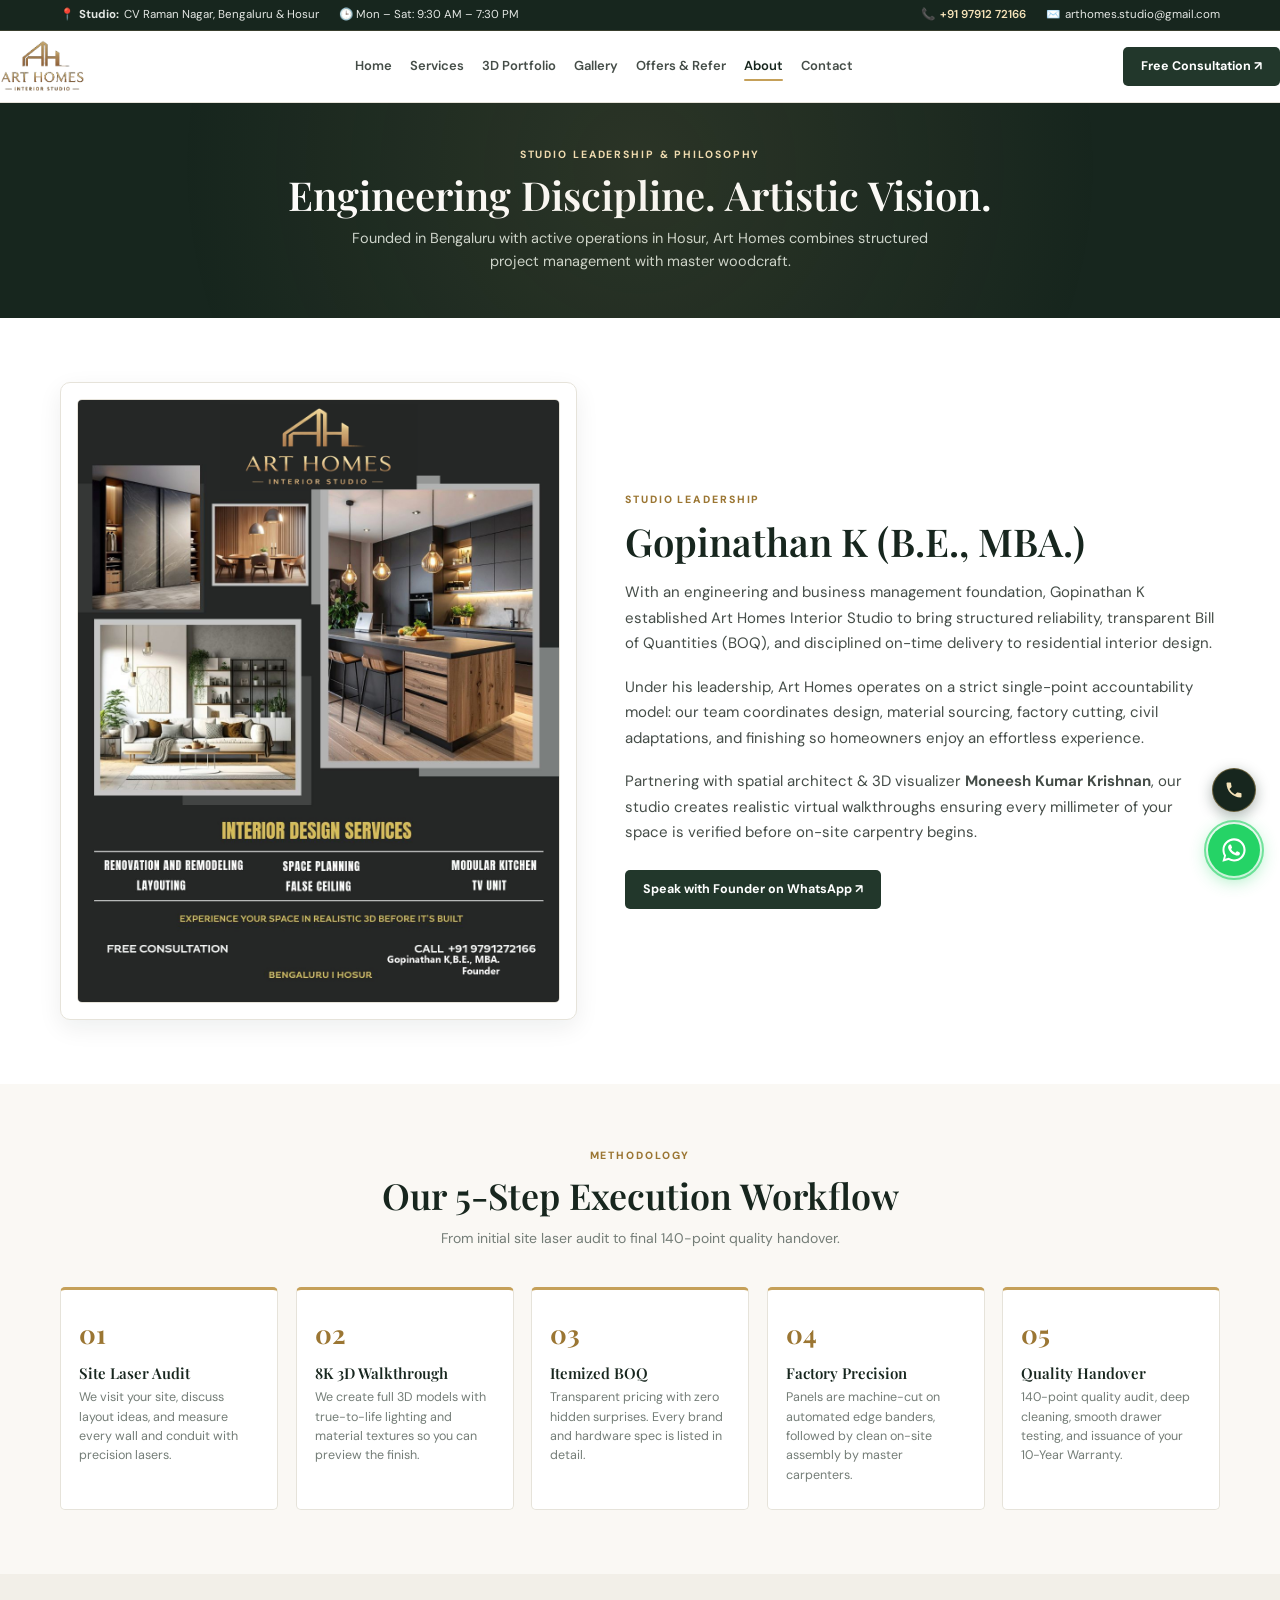
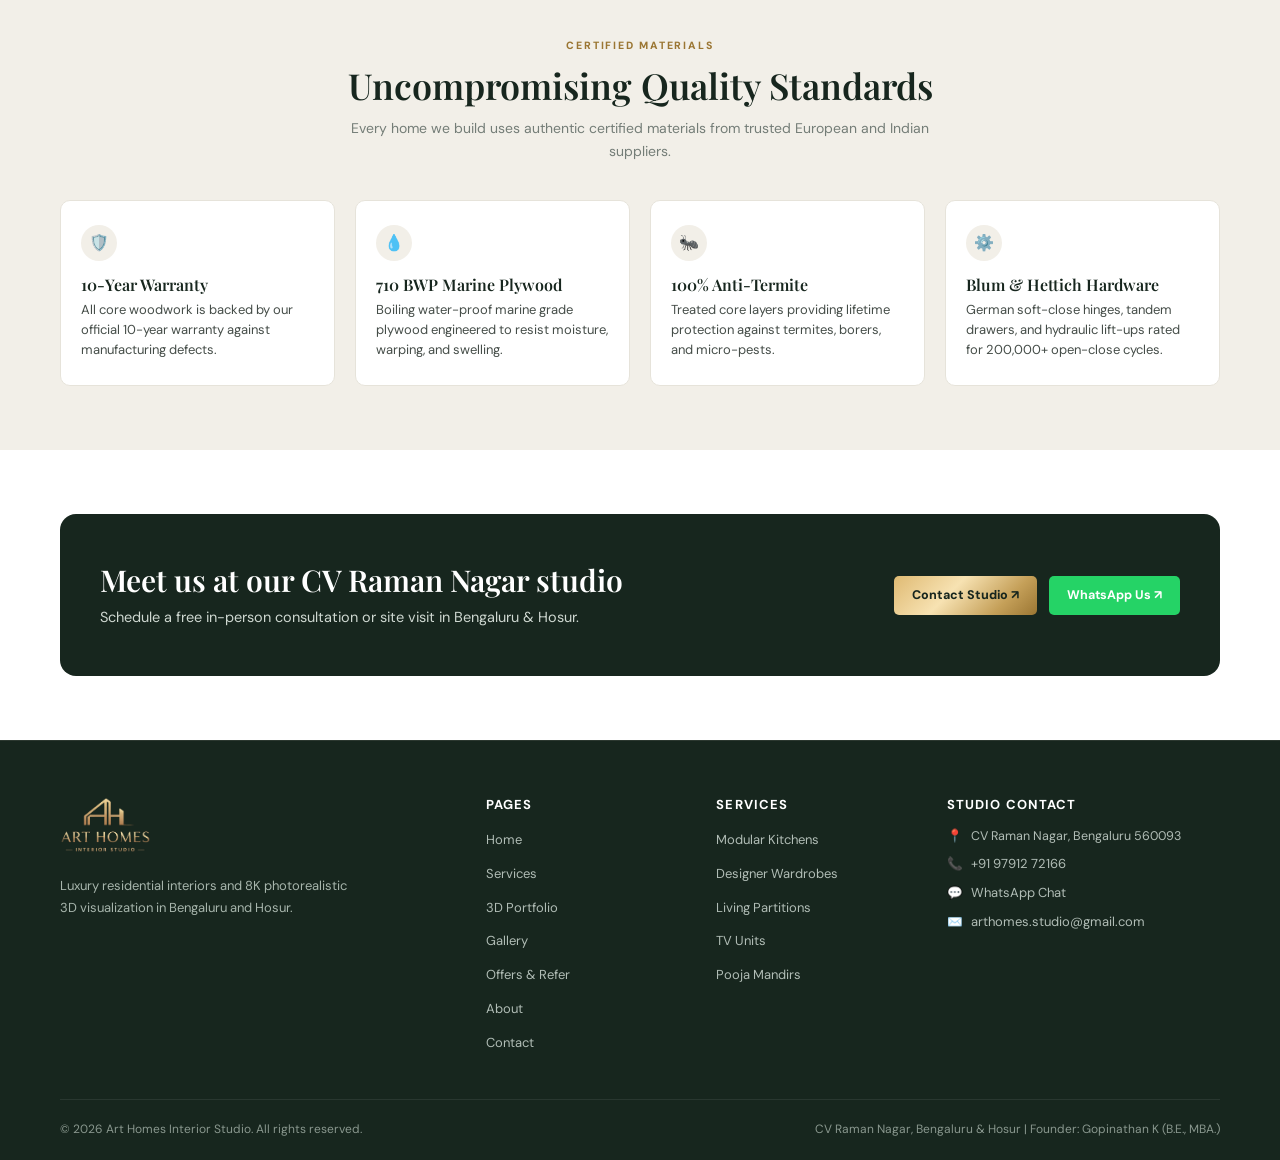
==== about.html @ 2b4b4e48 "Initial commit: Art Homes Interior Studio website & 3D portfolio" ====
<!doctype html>
<html lang="en">
<head>
  <meta charset="utf-8">
  <meta name="viewport" content="width=device-width, initial-scale=1">
  <title>About Us & Leadership | Art Homes Interior Studio | Bengaluru & Hosur</title>
  <meta name="description" content="Learn about Art Homes Interior Studio, led by Gopinathan K (B.E., MBA.) and 3D visualizer Moneesh Kumar Krishnan. Engineering precision, heritage craft, and 10-year warranties.">
  
  <link rel="preconnect" href="https://fonts.googleapis.com">
  <link rel="preconnect" href="https://fonts.gstatic.com" crossorigin>
  <link href="https://fonts.googleapis.com/css2?family=Cormorant+Garamond:ital,wght@0,500;0,600;0,700;1,400&family=DM+Sans:wght@400;500;600;700&family=Playfair+Display:ital,wght@0,500;0,600;0,700;1,400&display=swap" rel="stylesheet">
  <link rel="stylesheet" href="styles.css">

  <style>
    .about-lead-grid {
      display: grid;
      grid-template-columns: 1fr 1.15fr;
      gap: 48px;
      align-items: center;
    }
    .card-frame {
      background: #fff;
      border-radius: var(--radius-md);
      padding: 16px;
      border: 1px solid var(--line);
      box-shadow: var(--shadow-md);
    }
    .card-frame img {
      border-radius: var(--radius-sm);
      width: 100%;
      border: 1px solid var(--line);
    }
    .about-lead-text h2 {
      font-size: clamp(28px, 3vw, 40px);
      color: var(--forest-dark);
      margin-bottom: 16px;
    }
    .about-lead-text p {
      font-size: 15px;
      color: var(--ink-soft);
      line-height: 1.7;
      margin-bottom: 18px;
    }

    /* 5 Steps */
    .timeline-grid {
      display: grid;
      grid-template-columns: repeat(5, 1fr);
      gap: 18px;
    }
    .time-step {
      background: #fff;
      border: 1px solid var(--line);
      border-top: 3px solid var(--gold);
      border-radius: var(--radius-sm);
      padding: 24px 18px;
    }
    .step-number {
      font-family: var(--font-serif);
      font-size: 26px;
      font-weight: 700;
      color: var(--gold-dark);
      display: block;
      margin-bottom: 10px;
    }
    .time-step h3 {
      font-size: 15px;
      color: var(--forest-dark);
      margin-bottom: 6px;
    }
    .time-step p {
      font-size: 12.5px;
      color: var(--ink-muted);
      line-height: 1.55;
    }

    /* Standards Grid */
    .standards-grid {
      display: grid;
      grid-template-columns: repeat(4, 1fr);
      gap: 20px;
    }
    .standard-box {
      background: #fff;
      border: 1px solid var(--line);
      border-radius: var(--radius-md);
      padding: 24px 20px;
    }
    .standard-icon {
      width: 36px;
      height: 36px;
      border-radius: 50%;
      background: var(--bg-sand);
      color: var(--forest-dark);
      display: grid;
      place-items: center;
      font-weight: 800;
      margin-bottom: 14px;
    }
    .standard-box h3 {
      font-size: 16px;
      color: var(--forest-dark);
      margin-bottom: 6px;
    }
    .standard-box p {
      font-size: 13px;
      color: var(--ink-soft);
      line-height: 1.55;
    }

    @media (max-width: 900px) {
      .about-lead-grid { grid-template-columns: 1fr; gap: 32px; }
      .timeline-grid { grid-template-columns: repeat(2, 1fr); }
      .standards-grid { grid-template-columns: repeat(2, 1fr); }
    }
    @media (max-width: 600px) {
      .timeline-grid { grid-template-columns: 1fr; }
      .standards-grid { grid-template-columns: 1fr; }
    }
  </style>
</head>
<body>

  <!-- Top Announcement Bar -->
  <aside class="topbar">
    <div class="container topbar-inner">
      <div class="topbar-info">
        <span>📍 <strong>Studio:</strong> CV Raman Nagar, Bengaluru & Hosur</span>
        <span>🕒 Mon – Sat: 9:30 AM – 7:30 PM</span>
      </div>
      <div class="topbar-info">
        <span>📞 <a href="tel:+919791272166" class="topbar-highlight">+91 97912 72166</a></span>
        <span>✉️ <a href="mailto:arthomes.studio@gmail.com">arthomes.studio@gmail.com</a></span>
      </div>
    </div>
  </aside>

  <!-- Sticky Navbar -->
  <header class="navbar">
    <div class="container nav-inner">
      <a href="index.html" class="brand" aria-label="Art Homes Interior Studio">
        <img src="assets/logo-light.png" alt="Art Homes Interior Studio" class="brand-logo">
      </a>

      <nav class="nav-links" id="navLinks">
        <a href="index.html">Home</a>
        <a href="services.html">Services</a>
        <a href="portfolio.html">3D Portfolio</a>
        <a href="gallery.html">Gallery</a>
        <a href="referral.html">Offers & Refer</a>
        <a href="about.html" class="active">About</a>
        <a href="contact.html">Contact</a>
      </nav>

      <div class="nav-actions">
        <a href="contact.html" class="btn btn-primary">Free Consultation ↗</a>
        <button class="menu-toggle" id="menuToggle" aria-label="Toggle Navigation">☰</button>
      </div>
    </div>
  </header>

  <!-- Page Header Banner -->
  <section class="page-header-banner">
    <div class="container">
      <span class="page-eyebrow">Studio Leadership & Philosophy</span>
      <h1 class="page-title">Engineering Discipline. Artistic Vision.</h1>
      <p class="page-subtitle">Founded in Bengaluru with active operations in Hosur, Art Homes combines structured project management with master woodcraft.</p>
    </div>
  </section>

  <!-- Leadership Section -->
  <main class="section">
    <div class="container">
      <div class="about-lead-grid">
        <div class="card-frame">
          <img src="assets/founder-card.png?v=2" alt="Gopinathan K Founder Art Homes Interior Studio" loading="eager">
        </div>

        <div class="about-lead-text">
          <span class="eyebrow">Studio Leadership</span>
          <h2>Gopinathan K (B.E., MBA.)</h2>
          <p>
            With an engineering and business management foundation, Gopinathan K established Art Homes Interior Studio to bring structured reliability, transparent Bill of Quantities (BOQ), and disciplined on-time delivery to residential interior design.
          </p>
          <p>
            Under his leadership, Art Homes operates on a strict single-point accountability model: our team coordinates design, material sourcing, factory cutting, civil adaptations, and finishing so homeowners enjoy an effortless experience.
          </p>
          <p>
            Partnering with spatial architect & 3D visualizer <strong>Moneesh Kumar Krishnan</strong>, our studio creates realistic virtual walkthroughs ensuring every millimeter of your space is verified before on-site carpentry begins.
          </p>

          <div style="margin-top: 24px;">
            <a href="https://wa.me/919791272166?text=Hello%20Gopinathan%2C%20I%20would%20like%20to%20discuss%20an%20interior%20project." class="btn btn-primary" target="_blank" rel="noopener">
              Speak with Founder on WhatsApp ↗
            </a>
          </div>
        </div>
      </div>
    </div>
  </main>

  <!-- 5-Step Process -->
  <section class="section section-cream">
    <div class="container">
      <div class="section-header center">
        <span class="eyebrow">Methodology</span>
        <h2 class="section-title">Our 5-Step Execution Workflow</h2>
        <p class="section-subtitle">From initial site laser audit to final 140-point quality handover.</p>
      </div>

      <div class="timeline-grid">
        <div class="time-step">
          <span class="step-number">01</span>
          <h3>Site Laser Audit</h3>
          <p>We visit your site, discuss layout ideas, and measure every wall and conduit with precision lasers.</p>
        </div>
        <div class="time-step">
          <span class="step-number">02</span>
          <h3>8K 3D Walkthrough</h3>
          <p>We create full 3D models with true-to-life lighting and material textures so you can preview the finish.</p>
        </div>
        <div class="time-step">
          <span class="step-number">03</span>
          <h3>Itemized BOQ</h3>
          <p>Transparent pricing with zero hidden surprises. Every brand and hardware spec is listed in detail.</p>
        </div>
        <div class="time-step">
          <span class="step-number">04</span>
          <h3>Factory Precision</h3>
          <p>Panels are machine-cut on automated edge banders, followed by clean on-site assembly by master carpenters.</p>
        </div>
        <div class="time-step">
          <span class="step-number">05</span>
          <h3>Quality Handover</h3>
          <p>140-point quality audit, deep cleaning, smooth drawer testing, and issuance of your 10-Year Warranty.</p>
        </div>
      </div>
    </div>
  </section>

  <!-- Quality Standards -->
  <section class="section section-sand">
    <div class="container">
      <div class="section-header center">
        <span class="eyebrow">Certified Materials</span>
        <h2 class="section-title">Uncompromising Quality Standards</h2>
        <p class="section-subtitle">Every home we build uses authentic certified materials from trusted European and Indian suppliers.</p>
      </div>

      <div class="standards-grid">
        <div class="standard-box">
          <div class="standard-icon">🛡️</div>
          <h3>10-Year Warranty</h3>
          <p>All core woodwork is backed by our official 10-year warranty against manufacturing defects.</p>
        </div>
        <div class="standard-box">
          <div class="standard-icon">💧</div>
          <h3>710 BWP Marine Plywood</h3>
          <p>Boiling water-proof marine grade plywood engineered to resist moisture, warping, and swelling.</p>
        </div>
        <div class="standard-box">
          <div class="standard-icon">🐜</div>
          <h3>100% Anti-Termite</h3>
          <p>Treated core layers providing lifetime protection against termites, borers, and micro-pests.</p>
        </div>
        <div class="standard-box">
          <div class="standard-icon">⚙️</div>
          <h3>Blum & Hettich Hardware</h3>
          <p>German soft-close hinges, tandem drawers, and hydraulic lift-ups rated for 200,000+ open-close cycles.</p>
        </div>
      </div>
    </div>
  </section>

  <!-- Bottom CTA Banner -->
  <section class="section">
    <div class="container">
      <div class="cta-banner" style="background:var(--forest-dark); border-radius:var(--radius-lg); padding:48px 40px; color:#fff; display:flex; justify-content:space-between; align-items:center; gap:24px; flex-wrap:wrap;">
        <div>
          <h2 style="font-size:30px; margin-bottom:8px; color:#fff;">Meet us at our CV Raman Nagar studio</h2>
          <p style="color:#cfd8d1; font-size:14.5px;">Schedule a free in-person consultation or site visit in Bengaluru & Hosur.</p>
        </div>
        <div style="display:flex; gap:12px; flex-wrap:wrap;">
          <a href="contact.html" class="btn btn-gold">Contact Studio ↗</a>
          <a href="https://wa.me/919791272166?text=Hi%20Art%20Homes%2C%20I%20would%20like%20to%20visit%20your%20studio." class="btn btn-whatsapp" target="_blank" rel="noopener">WhatsApp Us ↗</a>
        </div>
      </div>
    </div>
  </section>

  <!-- Site Footer -->
  <footer class="site-footer">
    <div class="container">
      <div class="footer-grid">
        <div class="footer-brand">
          <a href="index.html" class="brand" aria-label="Art Homes Interior Studio">
            <img src="assets/logo-transparent.png" alt="Art Homes Interior Studio" class="brand-logo footer-logo">
          </a>
          <p>
            Luxury residential interiors and 8K photorealistic 3D visualization in Bengaluru and Hosur.
          </p>
        </div>

        <div class="footer-col">
          <h4>Pages</h4>
          <ul>
            <li><a href="index.html">Home</a></li>
            <li><a href="services.html">Services</a></li>
            <li><a href="portfolio.html">3D Portfolio</a></li>
            <li><a href="gallery.html">Gallery</a></li>
            <li><a href="referral.html">Offers & Refer</a></li>
            <li><a href="about.html">About</a></li>
            <li><a href="contact.html">Contact</a></li>
          </ul>
        </div>

        <div class="footer-col services-col">
          <h4>Services</h4>
          <ul>
            <li><a href="services.html">Modular Kitchens</a></li>
            <li><a href="services.html">Designer Wardrobes</a></li>
            <li><a href="services.html">Living Partitions</a></li>
            <li><a href="services.html">TV Units</a></li>
            <li><a href="services.html">Pooja Mandirs</a></li>
          </ul>
        </div>

        <div class="footer-col">
          <h4>Studio Contact</h4>
          <div class="footer-contact-item">
            <span>📍</span>
            <span>CV Raman Nagar, Bengaluru 560093</span>
          </div>
          <div class="footer-contact-item">
            <span>📞</span>
            <a href="tel:+919791272166">+91 97912 72166</a>
          </div>
          <div class="footer-contact-item">
            <span>💬</span>
            <a href="https://wa.me/919791272166?text=Hi%20Art%20Homes%2C%20I%20would%20like%20to%20discuss%20my%20interior%20project." target="_blank" rel="noopener">WhatsApp Chat</a>
          </div>
          <div class="footer-contact-item">
            <span>✉️</span>
            <a href="mailto:arthomes.studio@gmail.com">arthomes.studio@gmail.com</a>
          </div>
        </div>
      </div>

      <div class="footer-bottom">
        <span>© <span id="year"></span> Art Homes Interior Studio. All rights reserved.</span>
        <span>CV Raman Nagar, Bengaluru & Hosur | Founder: Gopinathan K (B.E., MBA.)</span>
      </div>
    </div>
  </footer>

  <!-- Floating Contact Action Icons (Right Side with Float Animation) -->
  <aside class="floating-contact-dock" aria-label="Quick Contact">
    <a href="tel:+919791272166" class="floating-fab fab-call" aria-label="Call Art Homes Studio" title="Call +91 97912 72166">
      <svg width="20" height="20" viewBox="0 0 24 24" fill="currentColor">
        <path d="M6.62 10.79a15.053 15.053 0 006.59 6.59l2.2-2.2c.27-.27.67-.36 1.02-.24 1.12.37 2.33.57 3.57.57.55 0 1 .45 1 1V20c0 .55-.45 1-1 1-9.39 0-17-7.61-17-17 0-.55.45-1 1-1h3.5c.55 0 1 .45 1 1 0 1.25.2 2.45.57 3.57.11.35.03.74-.25 1.02l-2.2 2.2z"/>
      </svg>
    </a>
    <a href="https://wa.me/919791272166?text=Hi%20Art%20Homes%2C%20I%20would%20like%20to%20discuss%20my%20interior%20project." class="floating-fab fab-whatsapp" target="_blank" rel="noopener" aria-label="Chat on WhatsApp" title="WhatsApp Chat">
      <svg width="28" height="28" viewBox="0 0 24 24" fill="currentColor">
        <path d="M12.04 2c-5.46 0-9.91 4.45-9.91 9.91 0 1.75.46 3.45 1.32 4.95L2.05 22l5.25-1.38c1.45.79 3.08 1.21 4.74 1.21 5.46 0 9.91-4.45 9.91-9.91 0-2.65-1.03-5.14-2.9-7.01A9.816 9.816 0 0012.04 2zm.01 18.06c-1.48 0-2.93-.4-4.2-1.15l-.3-.18-3.12.82.83-3.04-.2-.31a8.106 8.106 0 01-1.25-4.29c0-4.5 3.66-8.15 8.16-8.15 2.18 0 4.22.85 5.76 2.39 1.54 1.54 2.39 3.58 2.39 5.76 0 4.5-3.66 8.14-8.17 8.14zm4.47-6.11c-.25-.12-1.46-.72-1.69-.8-.23-.08-.39-.12-.56.12-.17.25-.64.8-.79.97-.14.17-.29.19-.53.07-.25-.12-1.05-.39-1.99-1.23-.74-.66-1.23-1.47-1.38-1.72-.14-.25-.02-.38.11-.5.11-.11.25-.29.37-.43.12-.14.17-.25.25-.41.08-.17.04-.31-.02-.43s-.56-1.35-.77-1.85c-.2-.48-.41-.42-.56-.43h-.48c-.17 0-.44.06-.67.31-.23.25-.88.86-.88 2.1 0 1.24.9 2.44 1.03 2.61.12.17 1.77 2.7 4.29 3.79.6.26 1.07.41 1.43.53.6.19 1.15.16 1.58.1.48-.07 1.46-.6 1.67-1.18.21-.58.21-1.07.15-1.18-.07-.12-.23-.19-.47-.31z"/>
      </svg>
    </a>
  </aside>

  <script>
    document.getElementById('year').textContent = new Date().getFullYear();
    const menuToggle = document.getElementById('menuToggle');
    const navLinks = document.getElementById('navLinks');
    menuToggle.addEventListener('click', () => {
      navLinks.classList.toggle('open');
    });
  </script>
  <script src="animations.js"></script>
</body>
</html>
---- styles.css ----
:root {
  --font-serif: 'Playfair Display', 'Cormorant Garamond', Georgia, serif;
  --font-sans: 'DM Sans', -apple-system, BlinkMacSystemFont, 'Segoe UI', Roboto, sans-serif;
  
  --bg-light: #ffffff;
  --bg-cream: #faf8f4;
  --bg-sand: #f2efe8;
  --bg-dark: #141b17;
  
  --forest: #22372b;
  --forest-dark: #17261e;
  --forest-light: #344c3e;
  
  --gold: #c5a059;
  --gold-dark: #9b7633;
  --gold-light: #f5e2b8;
  --gold-gradient: linear-gradient(135deg, #dfba73 0%, #f7e2b2 40%, #c5a059 75%, #9b7633 100%);
  
  --ink: #191c1a;
  --ink-soft: #454d48;
  --ink-muted: #747d77;
  --line: #e6e3da;
  --line-dark: #2c3830;
  
  --radius-sm: 5px;
  --radius-md: 10px;
  --radius-lg: 16px;
  
  --shadow-sm: 0 2px 8px rgba(20, 27, 23, 0.04);
  --shadow-md: 0 8px 24px rgba(20, 27, 23, 0.07);
  --shadow-lg: 0 20px 48px rgba(20, 27, 23, 0.1);
  --transition: all 0.22s ease;
}

* { box-sizing: border-box; margin: 0; padding: 0; }
html { scroll-behavior: smooth; }
body {
  font-family: var(--font-sans);
  color: var(--ink);
  background-color: var(--bg-light);
  line-height: 1.55;
  -webkit-font-smoothing: antialiased;
}

h1, h2, h3, h4, .serif {
  font-family: var(--font-serif);
  font-weight: 600;
  line-height: 1.2;
}

a { text-decoration: none; color: inherit; transition: var(--transition); }
img { display: block; max-width: 100%; height: auto; }
button { font-family: inherit; border: none; outline: none; cursor: pointer; }

.container {
  width: min(1160px, calc(100% - 36px));
  margin-inline: auto;
}

/* Top Utility Bar */
.topbar {
  background: var(--forest-dark);
  color: #e4e7e4;
  font-size: 11.5px;
  padding: 6px 0;
  border-bottom: 1px solid rgba(191, 161, 104, 0.2);
}
.topbar-inner {
  display: flex;
  justify-content: space-between;
  align-items: center;
  gap: 14px;
}
.topbar-info {
  display: flex;
  gap: 20px;
  align-items: center;
}
.topbar-info span { display: inline-flex; align-items: center; gap: 5px; }
.topbar-highlight { color: var(--gold-light); font-weight: 600; }

/* ==========================================================================
   Smooth Luxury Text & Scroll Animations
   ========================================================================== */
@keyframes textHeroFadeUp {
  0% {
    opacity: 0;
    transform: translateY(24px);
    filter: blur(3px);
  }
  100% {
    opacity: 1;
    transform: translateY(0);
    filter: blur(0);
  }
}

@keyframes goldGleam {
  0% {
    background-position: 0% 50%;
  }
  50% {
    background-position: 100% 50%;
  }
  100% {
    background-position: 0% 50%;
  }
}

/* Hero & Header Text Entrance Animations on Page Load */
.hero h1,
.myna-hero-title,
.page-title {
  animation: textHeroFadeUp 0.95s cubic-bezier(0.16, 1, 0.3, 1) 0.12s both;
}

.hero h1 em,
.myna-hero-title em,
.page-title em {
  background-size: 200% auto;
  animation: goldGleam 6s ease-in-out infinite;
}

.badge-tag,
.page-eyebrow,
.myna-hero-badge {
  animation: textHeroFadeUp 0.8s cubic-bezier(0.16, 1, 0.3, 1) 0.04s both;
}

.hero-desc,
.page-subtitle,
.myna-hero-desc {
  animation: textHeroFadeUp 0.95s cubic-bezier(0.16, 1, 0.3, 1) 0.28s both;
}

.hero-actions,
.myna-hero-actions {
  animation: textHeroFadeUp 0.95s cubic-bezier(0.16, 1, 0.3, 1) 0.42s both;
}

.hero-metrics {
  animation: textHeroFadeUp 1s cubic-bezier(0.16, 1, 0.3, 1) 0.55s both;
}

/* Scroll-triggered reveal animations for text, headings & cards */
.reveal-text,
.section-header,
.feature-card,
.step-card,
.offer-card,
.pillar-card,
.compact-contact-layout,
.share-box,
.cta-banner,
.gallery-card,
.spotlight-card,
.process-card,
.founder-quote-box,
.time-step,
.standard-box,
.about-lead-grid,
.compact-action-row,
.contact-card,
.myna-reward-pills-bar {
  opacity: 0;
  transform: translateY(22px);
  transition: opacity 0.85s cubic-bezier(0.16, 1, 0.3, 1),
              transform 0.85s cubic-bezier(0.16, 1, 0.3, 1),
              filter 0.85s cubic-bezier(0.16, 1, 0.3, 1);
  filter: blur(2px);
  will-change: opacity, transform, filter;
}

.reveal-text.is-visible,
.section-header.is-visible,
.feature-card.is-visible,
.step-card.is-visible,
.offer-card.is-visible,
.pillar-card.is-visible,
.compact-contact-layout.is-visible,
.share-box.is-visible,
.cta-banner.is-visible,
.gallery-card.is-visible,
.spotlight-card.is-visible,
.process-card.is-visible,
.founder-quote-box.is-visible,
.time-step.is-visible,
.standard-box.is-visible,
.about-lead-grid.is-visible,
.compact-action-row.is-visible,
.contact-card.is-visible,
.myna-reward-pills-bar.is-visible {
  opacity: 1;
  transform: translateY(0);
  filter: blur(0);
}

/* Stagger delays for grid items */
.feature-card:nth-child(2),
.step-card:nth-child(2),
.offer-card:nth-child(2),
.gallery-card:nth-child(2),
.time-step:nth-child(2),
.standard-box:nth-child(2) {
  transition-delay: 0.08s;
}

.feature-card:nth-child(3),
.step-card:nth-child(3),
.offer-card:nth-child(3),
.gallery-card:nth-child(3),
.time-step:nth-child(3),
.standard-box:nth-child(3) {
  transition-delay: 0.16s;
}

.gallery-card:nth-child(4),
.time-step:nth-child(4),
.standard-box:nth-child(4) {
  transition-delay: 0.24s;
}

.time-step:nth-child(5) {
  transition-delay: 0.32s;
}

@media (prefers-reduced-motion: reduce) {
  .hero h1,
  .myna-hero-title,
  .page-title,
  .badge-tag,
  .page-eyebrow,
  .myna-hero-badge,
  .hero-desc,
  .page-subtitle,
  .myna-hero-desc,
  .hero-actions,
  .myna-hero-actions,
  .hero-metrics,
  .reveal-text,
  .section-header,
  .feature-card,
  .step-card,
  .offer-card,
  .pillar-card,
  .compact-contact-layout,
  .share-box,
  .cta-banner,
  .gallery-card,
  .spotlight-card,
  .process-card,
  .founder-quote-box,
  .time-step,
  .standard-box,
  .about-lead-grid,
  .compact-action-row,
  .contact-card,
  .myna-reward-pills-bar {
    animation: none !important;
    opacity: 1 !important;
    transform: none !important;
    filter: none !important;
    transition: none !important;
  }
}

/* Sticky Navigation */
.navbar {
  position: sticky;
  top: 0;
  z-index: 100;
  background: rgba(255, 255, 255, 0.97);
  backdrop-filter: blur(12px);
  border-bottom: 1px solid var(--line);
  height: 72px;
  display: flex;
  align-items: center;
}
.nav-inner {
  display: flex;
  align-items: center;
  justify-content: space-between;
  width: 100%;
}
.brand {
  display: inline-flex;
  align-items: center;
  text-decoration: none;
}
.brand-logo {
  height: 52px;
  width: auto;
  max-width: 175px;
  object-fit: contain;
  display: block;
  transition: transform 0.25s ease, opacity 0.2s ease;
}
.brand-logo:hover {
  transform: scale(1.025);
}
.footer-logo {
  height: 56px;
  max-width: 185px;
  margin-bottom: 6px;
}

.nav-links {
  display: flex;
  align-items: center;
  gap: 18px;
  font-size: 13px;
  font-weight: 600;
  color: var(--ink-soft);
}
.nav-links a {
  position: relative;
  padding: 5px 0;
}
.nav-links a:hover, .nav-links a.active {
  color: var(--forest-dark);
}
.nav-links a.active::after {
  content: '';
  position: absolute;
  bottom: 0;
  left: 0;
  right: 0;
  height: 2px;
  background: var(--gold);
  border-radius: 2px;
}

.nav-actions {
  display: flex;
  align-items: center;
  gap: 10px;
}
.btn {
  display: inline-flex;
  align-items: center;
  justify-content: center;
  gap: 7px;
  padding: 10px 18px;
  border-radius: var(--radius-sm);
  font-size: 12.5px;
  font-weight: 700;
  transition: var(--transition);
  white-space: nowrap;
}
.btn-primary {
  background: var(--forest);
  color: #fff;
}
.btn-primary:hover {
  background: var(--forest-dark);
  transform: translateY(-1px);
  box-shadow: 0 4px 14px rgba(23, 38, 30, 0.18);
}
.btn-gold {
  background: var(--gold-gradient);
  color: var(--forest-dark);
  font-weight: 800;
}
.btn-gold:hover {
  filter: brightness(1.04);
  transform: translateY(-1px);
}
.btn-outline {
  border: 1px solid var(--line);
  background: #fff;
  color: var(--forest);
}
.btn-outline:hover {
  border-color: var(--forest);
  color: var(--forest);
}
.btn-whatsapp {
  background: #25D366;
  color: #fff;
}
.btn-whatsapp:hover {
  background: #1eb857;
  transform: translateY(-1px);
  box-shadow: 0 4px 14px rgba(37, 211, 102, 0.25);
}

.menu-toggle {
  display: none;
  background: transparent;
  font-size: 24px;
  color: var(--forest-dark);
  padding: 4px;
}

/* Page Header Banner */
.page-header-banner {
  background: var(--forest-dark);
  color: #fff;
  padding: 44px 0 46px;
  text-align: center;
  position: relative;
  overflow: hidden;
}
.page-header-banner::after {
  content: '';
  position: absolute;
  inset: 0;
  background: radial-gradient(circle at 50% 30%, rgba(191, 161, 104, 0.12), transparent 70%);
  pointer-events: none;
}
.page-eyebrow {
  color: var(--gold-light);
  font-size: 10.5px;
  font-weight: 700;
  text-transform: uppercase;
  letter-spacing: 0.18em;
  margin-bottom: 8px;
  display: block;
}
.page-title {
  font-size: clamp(26px, 3.2vw, 40px);
  color: #fff;
  margin-bottom: 8px;
}
.page-subtitle {
  font-size: 14.5px;
  color: #cfd8d1;
  max-width: 580px;
  margin: 0 auto;
}

/* Common Section */
.section {
  padding: 64px 0;
}
.section-cream {
  background: var(--bg-cream);
}
.section-sand {
  background: var(--bg-sand);
}
.section-dark {
  background: var(--bg-dark);
  color: #fff;
}
.section-header {
  max-width: 640px;
  margin-bottom: 38px;
}
.section-header.center {
  text-align: center;
  margin-inline: auto;
}
.eyebrow {
  color: var(--gold-dark);
  font-size: 10.5px;
  font-weight: 800;
  letter-spacing: 0.18em;
  text-transform: uppercase;
  margin-bottom: 10px;
  display: block;
}
.section-dark .eyebrow {
  color: var(--gold-light);
}
.section-title {
  font-size: clamp(24px, 2.8vw, 36px);
  color: var(--forest-dark);
  margin-bottom: 10px;
}
.section-dark .section-title {
  color: #fff;
}
.section-subtitle {
  font-size: 14px;
  color: var(--ink-muted);
  line-height: 1.6;
}
.section-dark .section-subtitle {
  color: #b5c0b8;
}

/* Footer */
.site-footer {
  background: var(--forest-dark);
  color: #d1dad3;
  padding: 56px 0 22px;
  border-top: 1px solid var(--line-dark);
}
.footer-grid {
  display: grid;
  grid-template-columns: 2fr 1fr 1fr 1.4fr;
  gap: 36px;
  margin-bottom: 44px;
}
.footer-brand .brand-name { color: #fff; }
.footer-brand p {
  font-size: 13px;
  color: #a7b5ac;
  line-height: 1.65;
  margin-top: 14px;
  max-width: 300px;
}
.footer-col h4 {
  color: #ffffff;
  font-size: 13px;
  letter-spacing: 0.08em;
  text-transform: uppercase;
  margin-bottom: 14px;
  font-family: var(--font-sans);
  font-weight: 700;
}
.footer-col ul {
  list-style: none;
  display: flex;
  flex-direction: column;
  gap: 9px;
}
.footer-col a {
  font-size: 13px;
  color: #b1bdb6;
}
.footer-col a:hover {
  color: var(--gold-light);
  padding-left: 2px;
}
.footer-contact-item {
  display: flex;
  gap: 8px;
  align-items: flex-start;
  margin-bottom: 10px;
  font-size: 12.5px;
  color: #b1bdb6;
  line-height: 1.45;
}
.footer-bottom {
  padding-top: 20px;
  border-top: 1px solid rgba(255, 255, 255, 0.08);
  display: flex;
  justify-content: space-between;
  align-items: center;
  font-size: 12px;
  color: #89978e;
  flex-wrap: wrap;
  gap: 12px;
}

/* ==========================================================================
   Floating Action Icons (Right Side with Smooth Floating Animation)
   ========================================================================== */
.floating-contact-dock {
  position: fixed;
  bottom: 24px;
  right: 20px;
  z-index: 999;
  display: flex;
  flex-direction: column;
  align-items: center;
  gap: 12px;
}

.floating-fab {
  position: relative;
  display: flex;
  align-items: center;
  justify-content: center;
  border-radius: 50%;
  text-decoration: none;
  cursor: pointer;
  transition: transform 0.25s cubic-bezier(0.34, 1.56, 0.64, 1), box-shadow 0.25s ease;
  user-select: none;
  -webkit-tap-highlight-color: transparent;
}

.floating-fab:active {
  transform: scale(0.92) !important;
}

/* Call Floating Button */
.floating-fab.fab-call {
  width: 44px;
  height: 44px;
  background: var(--forest-dark);
  color: var(--gold-light);
  border: 1.5px solid rgba(197, 160, 89, 0.45);
  box-shadow: 0 4px 14px rgba(15, 36, 29, 0.35);
  animation: floatFabCall 3.4s ease-in-out infinite;
}

.floating-fab.fab-call:hover {
  animation-play-state: paused;
  background: #183a2f;
  color: #ffffff;
  transform: translateY(-4px) scale(1.08);
  box-shadow: 0 6px 18px rgba(15, 36, 29, 0.45);
}

/* WhatsApp Floating Button */
.floating-fab.fab-whatsapp {
  width: 52px;
  height: 52px;
  background: #25D366;
  color: #ffffff;
  box-shadow: 0 4px 18px rgba(37, 211, 102, 0.45);
  animation: floatFabWa 3s ease-in-out infinite;
}

.floating-fab.fab-whatsapp:hover {
  animation-play-state: paused;
  transform: translateY(-5px) scale(1.1);
  box-shadow: 0 8px 26px rgba(37, 211, 102, 0.55);
}

/* Soft Pulsing Aura Ring for WhatsApp */
.floating-fab.fab-whatsapp::before {
  content: '';
  position: absolute;
  top: -4px;
  left: -4px;
  right: -4px;
  bottom: -4px;
  border-radius: 50%;
  border: 2px solid rgba(37, 211, 102, 0.6);
  animation: pulseFabRing 2s cubic-bezier(0.25, 0.8, 0.25, 1) infinite;
  pointer-events: none;
}

/* Floating animation keyframes */
@keyframes floatFabWa {
  0%, 100% {
    transform: translateY(0);
  }
  50% {
    transform: translateY(-6px);
  }
}

@keyframes floatFabCall {
  0%, 100% {
    transform: translateY(0);
  }
  50% {
    transform: translateY(-5px);
  }
}

@keyframes pulseFabRing {
  0% {
    transform: scale(0.95);
    opacity: 0.9;
  }
  50% {
    transform: scale(1.18);
    opacity: 0;
  }
  100% {
    transform: scale(1.22);
    opacity: 0;
  }
}

/* Lightbox Modal */
.lightbox-modal {
  position: fixed;
  inset: 0;
  z-index: 1000;
  background: rgba(14, 20, 16, 0.92);
  backdrop-filter: blur(12px);
  display: none;
  align-items: center;
  justify-content: center;
  padding: 18px;
}
.lightbox-modal.active { display: flex; }
.lightbox-dialog {
  background: #fff;
  width: min(860px, 100%);
  max-height: 88vh;
  border-radius: var(--radius-md);
  overflow-y: auto;
  display: grid;
  grid-template-columns: 1.25fr 1fr;
  position: relative;
  box-shadow: 0 20px 50px rgba(0, 0, 0, 0.35);
}
.lightbox-close {
  position: absolute;
  top: 10px;
  right: 10px;
  width: 30px;
  height: 30px;
  background: rgba(255, 255, 255, 0.9);
  border-radius: 50%;
  display: grid;
  place-items: center;
  font-size: 16px;
  color: var(--ink);
  cursor: pointer;
  z-index: 10;
}
.lightbox-img-pane {
  background: #0f1512;
  display: flex;
  align-items: center;
  justify-content: center;
  padding: 14px;
}
.lightbox-img-pane img {
  width: 100%;
  max-height: 72vh;
  object-fit: contain;
}
.lightbox-info-pane {
  padding: 26px 24px;
  display: flex;
  flex-direction: column;
  justify-content: space-between;
}
.lightbox-cat {
  font-size: 10.5px;
  font-weight: 700;
  color: var(--gold-dark);
  text-transform: uppercase;
  letter-spacing: 0.12em;
  margin-bottom: 4px;
}
.lightbox-title {
  font-size: 20px;
  color: var(--forest-dark);
  margin-bottom: 10px;
}
.lightbox-desc {
  font-size: 13px;
  color: var(--ink-soft);
  line-height: 1.6;
  margin-bottom: 20px;
}

/* Compact Professional Contact Styles */
.compact-contact-layout {
  display: grid;
  grid-template-columns: 1fr 1.2fr;
  gap: 36px;
  align-items: start;
}
.compact-action-list {
  display: flex;
  flex-direction: column;
  gap: 10px;
  margin-bottom: 22px;
}
.compact-action-row {
  display: flex;
  align-items: center;
  justify-content: space-between;
  padding: 12px 16px;
  border-radius: var(--radius-sm);
  background: #fff;
  border: 1px solid var(--line);
  transition: var(--transition);
}
.compact-action-row:hover {
  border-color: var(--forest);
  transform: translateX(2px);
}
.compact-row-left {
  display: flex;
  align-items: center;
  gap: 12px;
}
.compact-row-icon {
  width: 34px;
  height: 34px;
  border-radius: 50%;
  display: grid;
  place-items: center;
  font-size: 15px;
  flex-shrink: 0;
}
.compact-row-icon.wa { background: #e8f9ee; color: #25D366; }
.compact-row-icon.call { background: #eef2ef; color: var(--forest-dark); }
.compact-row-icon.email { background: #fbf7ee; color: var(--gold-dark); }
.compact-row-icon.map { background: #f0f4f1; color: var(--forest); }

.compact-row-text strong {
  display: block;
  font-size: 13px;
  color: var(--forest-dark);
  line-height: 1.2;
}
.compact-row-text span {
  font-size: 11.5px;
  color: var(--ink-muted);
}
.compact-badge-link {
  font-size: 11.5px;
  font-weight: 700;
  color: var(--forest);
  padding: 4px 10px;
  background: var(--bg-cream);
  border-radius: 4px;
  border: 1px solid var(--line);
}
.compact-badge-link.wa-btn {
  background: #25D366;
  color: #fff;
  border: none;
}

/* Compact Studio Location Box */
.compact-address-box {
  background: var(--bg-cream);
  border: 1px solid var(--line);
  border-radius: var(--radius-sm);
  padding: 18px 20px;
}
.compact-address-box h4 {
  font-size: 14px;
  color: var(--forest-dark);
  margin-bottom: 6px;
  display: flex;
  align-items: center;
  gap: 6px;
}
.compact-address-box p {
  font-size: 12.5px;
  color: var(--ink-soft);
  line-height: 1.5;
  margin-bottom: 12px;
}

/* Compact Professional Consultation Form */
.compact-form-card {
  background: #fff;
  border-radius: var(--radius-md);
  padding: 28px 26px;
  border: 1px solid var(--line);
  box-shadow: var(--shadow-sm);
}
.compact-form-card h3 {
  font-size: 20px;
  color: var(--forest-dark);
  margin-bottom: 4px;
}
.compact-form-card p {
  font-size: 12.5px;
  color: var(--ink-muted);
  margin-bottom: 18px;
}
.compact-form-grid {
  display: grid;
  grid-template-columns: 1fr 1fr;
  gap: 12px;
  margin-bottom: 12px;
}
.compact-form-field {
  display: flex;
  flex-direction: column;
  gap: 4px;
  margin-bottom: 12px;
}
.compact-form-field label {
  font-size: 11.5px;
  font-weight: 700;
  color: var(--forest-dark);
}
.compact-form-field input,
.compact-form-field select,
.compact-form-field textarea {
  width: 100%;
  padding: 9px 12px;
  border: 1px solid var(--line);
  border-radius: var(--radius-sm);
  font-size: 13px;
  font-family: inherit;
  color: var(--ink);
  background: var(--bg-cream);
  transition: var(--transition);
}
.compact-form-field input:focus,
.compact-form-field select:focus,
.compact-form-field textarea:focus {
  outline: none;
  border-color: var(--forest);
  background: #fff;
}
.compact-form-field textarea {
  resize: vertical;
  min-height: 70px;
}
.compact-submit-btn {
  width: 100%;
  padding: 12px;
  background: var(--forest);
  color: #fff;
  border-radius: var(--radius-sm);
  font-size: 13px;
  font-weight: 700;
  cursor: pointer;
  display: inline-flex;
  align-items: center;
  justify-content: center;
  gap: 6px;
  transition: var(--transition);
}
.compact-submit-btn:hover {
  background: var(--forest-dark);
  box-shadow: 0 4px 12px rgba(23, 38, 30, 0.2);
}

/* Embedded Google Map */
.contact-map-frame {
  width: 100%;
  border-radius: var(--radius-sm);
  overflow: hidden;
  border: 1px solid var(--line);
  box-shadow: 0 2px 8px rgba(0, 0, 0, 0.05);
  margin-top: 14px;
}
.contact-map-frame iframe {
  width: 100%;
  height: 220px;
  border: 0;
  display: block;
}

/* Offers & Referral Styles */
.offers-grid {
  display: grid;
  grid-template-columns: repeat(3, 1fr);
  gap: 22px;
  margin-bottom: 44px;
}
.offer-card {
  background: #ffffff;
  border: 1px solid var(--line);
  border-radius: var(--radius-md);
  padding: 28px 22px;
  display: flex;
  flex-direction: column;
  transition: var(--transition);
  position: relative;
}
.offer-card:hover {
  transform: translateY(-4px);
  box-shadow: var(--shadow-md);
  border-color: var(--gold);
}
.offer-card.featured {
  border-color: var(--gold);
  background: linear-gradient(180deg, #ffffff 0%, #fbf9f4 100%);
  box-shadow: var(--shadow-sm);
}
.offer-tag {
  display: inline-block;
  align-self: flex-start;
  font-size: 10.5px;
  font-weight: 700;
  letter-spacing: 0.1em;
  text-transform: uppercase;
  padding: 4px 10px;
  border-radius: 20px;
  background: var(--bg-cream);
  color: var(--forest);
  border: 1px solid var(--line);
  margin-bottom: 12px;
}
.offer-card.featured .offer-tag {
  background: var(--gold);
  color: #fff;
  border-color: var(--gold);
}
.offer-val {
  font-family: var(--font-serif);
  font-size: 26px;
  color: var(--forest-dark);
  font-weight: 700;
  line-height: 1.15;
  margin-bottom: 8px;
}
.offer-desc {
  font-size: 13.5px;
  color: var(--ink-soft);
  line-height: 1.6;
  margin-bottom: 20px;
  flex-grow: 1;
}

/* Share Recommendation Box */
.share-box {
  background: #fff;
  border: 1.5px dashed var(--gold);
  border-radius: var(--radius-md);
  padding: 24px;
  text-align: center;
  margin-bottom: 40px;
}
.share-box h3 {
  font-size: 18px;
  color: var(--forest-dark);
  margin-bottom: 6px;
}
.share-box p {
  font-size: 13px;
  color: var(--ink-soft);
  max-width: 520px;
  margin: 0 auto 16px;
}

/* Steps Grid */
.steps-grid {
  display: grid;
  grid-template-columns: repeat(3, 1fr);
  gap: 22px;
  margin-bottom: 44px;
}
.step-card {
  background: #fff;
  border: 1px solid var(--line);
  border-radius: var(--radius-md);
  padding: 26px 20px;
}
.step-num {
  font-family: var(--font-serif);
  font-size: 32px;
  color: var(--gold);
  font-weight: 700;
  line-height: 1;
  margin-bottom: 10px;
}
.step-card h3 {
  font-size: 16px;
  color: var(--forest-dark);
  margin-bottom: 6px;
}
.step-card p {
  font-size: 13px;
  color: var(--ink-soft);
  line-height: 1.55;
}

/* FAQ Styles */
.faq-grid {
  display: grid;
  grid-template-columns: 1fr 1fr;
  gap: 16px;
}
.faq-card {
  background: #fff;
  border: 1px solid var(--line);
  border-radius: var(--radius-sm);
  padding: 20px 18px;
}
.faq-card h4 {
  font-size: 14.5px;
  color: var(--forest-dark);
  margin-bottom: 6px;
}
.faq-card p {
  font-size: 13px;
  color: var(--ink-soft);
  line-height: 1.55;
  margin: 0;
}

/* ==========================================================================
   Art Homes Referral Hero (Myna UI Style - Clean, Bold, Character Graphic)
   ========================================================================== */
.myna-referral-hero {
  background: #ffffff;
  padding: 56px 0 0;
  text-align: center;
  position: relative;
  overflow: hidden;
  border-bottom: 1px solid var(--line);
}

.myna-hero-badge {
  display: inline-flex;
  align-items: center;
  gap: 8px;
  background: #f7f3ec;
  border: 1px solid rgba(197, 160, 89, 0.45);
  color: var(--forest-dark);
  font-size: 12px;
  font-weight: 700;
  letter-spacing: 0.08em;
  text-transform: uppercase;
  padding: 6px 18px;
  border-radius: 999px;
  margin-bottom: 22px;
}

.myna-hero-title {
  font-family: var(--font-heading);
  font-size: clamp(32px, 5.2vw, 56px);
  font-weight: 800;
  color: var(--forest-dark);
  line-height: 1.15;
  letter-spacing: -0.025em;
  margin-bottom: 16px;
  max-width: 820px;
  margin-inline: auto;
}

.myna-hero-title em {
  font-style: italic;
  background: linear-gradient(135deg, #c5a059 0%, #e0c588 50%, #9e7b36 100%);
  -webkit-background-clip: text;
  -webkit-text-fill-color: transparent;
}

.myna-hero-desc {
  font-size: clamp(15px, 1.8vw, 18px);
  color: var(--ink-soft);
  max-width: 620px;
  margin: 0 auto 30px;
  line-height: 1.6;
}

.myna-hero-actions {
  display: flex;
  align-items: center;
  justify-content: center;
  gap: 14px;
  margin-bottom: 38px;
  flex-wrap: wrap;
}

.myna-hero-actions .btn {
  padding: 13px 28px;
  font-size: 14px;
  border-radius: 999px;
  font-weight: 700;
}

/* Dual Reward Highlights Bar (Clean, 100% Non-overlapping on PC & Mobile) */
.myna-reward-pills-bar {
  display: flex;
  align-items: center;
  justify-content: center;
  gap: 16px;
  max-width: 900px;
  margin: 0 auto 30px;
  flex-wrap: wrap;
}
.myna-pill-card {
  display: flex;
  align-items: center;
  gap: 12px;
  background: #ffffff;
  border: 1.5px solid rgba(197, 160, 89, 0.45);
  box-shadow: 0 8px 24px rgba(15, 36, 29, 0.08);
  padding: 10px 22px;
  border-radius: 999px;
  transition: transform 0.25s ease, box-shadow 0.25s ease, border-color 0.25s ease;
}
.myna-pill-card:hover {
  transform: translateY(-2px);
  box-shadow: 0 12px 28px rgba(15, 36, 29, 0.14);
  border-color: var(--gold);
}
.myna-pill-card .pill-icon {
  font-size: 24px;
  line-height: 1;
}
.myna-pill-card .pill-text {
  text-align: left;
}
.myna-pill-card strong {
  display: block;
  font-size: 14.5px;
  font-weight: 800;
  color: var(--forest-dark);
  line-height: 1.2;
}
.myna-pill-card span {
  font-size: 12px;
  font-weight: 600;
  color: var(--ink-soft);
}

/* Full View Edge-to-Edge 3D Hero Visual Container */
.myna-hero-img-wrap {
  position: relative;
  width: 100%;
  max-width: 100%;
  margin: 24px 0 0;
  line-height: 0;
  display: block;
  overflow: hidden;
}

.myna-hero-img {
  width: 100%;
  height: auto;
  display: block;
  object-fit: cover;
  border-radius: 0;
  box-shadow: none;
}

@media (max-width: 768px) {
  .myna-referral-hero { padding-top: 34px; }
  .myna-hero-title { font-size: 28px; }
  .myna-hero-desc { font-size: 14px; margin-bottom: 20px; }
  .myna-hero-actions .btn { width: 100%; justify-content: center; }
  .myna-reward-pills-bar {
    gap: 8px;
    margin-bottom: 20px;
  }
  .myna-pill-card {
    width: 100%;
    border-radius: 14px;
    padding: 9px 14px;
  }
  .myna-pill-card strong { font-size: 13.5px; }
  .myna-pill-card span { font-size: 11px; }
  .myna-hero-img { border-radius: 0; }
}

/* Responsive visibility helper classes */
.mobile-only { display: none !important; }
.pc-only { display: block; }
span.pc-only { display: inline; }

/* Responsive Queries */
@media (max-width: 900px) {
  .footer-grid { grid-template-columns: 1fr 1fr; gap: 28px; }
  .compact-contact-layout { grid-template-columns: 1fr; gap: 28px; }
  .lightbox-dialog { grid-template-columns: 1fr; }
  .offers-grid { grid-template-columns: 1fr; }
  .steps-grid { grid-template-columns: 1fr; }
  .faq-grid { grid-template-columns: 1fr; }
}

@media (max-width: 768px) {
  .topbar { display: none; }
  .menu-toggle { display: block; }
  .nav-links {
    display: none;
    position: absolute;
    top: 72px;
    left: 0;
    right: 0;
    background: #fff;
    flex-direction: column;
    align-items: stretch;
    padding: 8px 14px 12px;
    box-shadow: 0 12px 28px rgba(0, 0, 0, 0.08);
    gap: 3px;
    border-bottom: 1px solid var(--line);
  }
  .nav-links a {
    padding: 7px 10px;
    font-size: 13px;
    font-weight: 600;
    border-radius: 6px;
    color: var(--forest-dark);
  }
  .nav-links a.active,
  .nav-links a:hover {
    background: #f4f6f4;
    color: var(--gold-dark);
  }
  .nav-links.open { display: flex; }
  .nav-actions .btn { display: none; }
  .floating-contact-dock {
    bottom: 20px;
    right: 16px;
    gap: 10px;
  }
  .floating-fab.fab-call {
    width: 42px;
    height: 42px;
  }
  .floating-fab.fab-whatsapp {
    width: 48px;
    height: 48px;
  }

  /* Mobile Footer - Styled Exactly to User's Reference Screenshot */
  .site-footer {
    padding: 30px 0 22px;
    background: #101a14;
  }
  .footer-grid {
    grid-template-columns: 1fr 1fr;
    gap: 20px 16px;
    margin-bottom: 24px;
  }
  .footer-brand {
    grid-column: 1 / -1;
    margin-bottom: 12px;
  }
  .footer-logo {
    height: 44px !important;
    width: auto;
    max-width: 155px;
    margin-bottom: 0;
  }
  .footer-brand p {
    display: none; /* removed on mobile as shown in reference */
  }
  .footer-col.services-col {
    display: none; /* hidden on mobile so Pages & Contact sit side-by-side */
  }
  .footer-col h4 {
    font-size: 13px;
    font-weight: 700;
    letter-spacing: 0.06em;
    margin-bottom: 14px;
    text-transform: uppercase;
    color: #dfba73; /* warm Art Homes logo gold */
  }
  .footer-col ul {
    display: flex;
    flex-direction: column;
    gap: 12px;
  }
  .footer-col a {
    font-size: 13.5px;
    font-weight: 500;
    line-height: 1.35;
    color: #ffffff;
    padding: 0;
    transition: color 0.2s ease;
  }
  .footer-col a:hover {
    color: #dfba73;
  }
  .footer-contact-item {
    font-size: 13px;
    font-weight: 500;
    line-height: 1.4;
    margin-bottom: 12px;
    gap: 8px;
    color: #ffffff;
    align-items: flex-start;
  }
  .footer-contact-item a {
    font-size: 13px;
    color: #ffffff;
  }
  .footer-bottom {
    padding-top: 16px;
    margin-top: 16px;
    font-size: 10.5px;
    line-height: 1.4;
    flex-direction: column;
    align-items: flex-start;
    gap: 4px;
    border-top: 1px solid rgba(255, 255, 255, 0.1);
    color: #8fa096;
  }

  .mobile-only { display: block !important; }
  span.mobile-only { display: inline !important; }
  .pc-only, .mobile-hide { display: none !important; }

  /* Streamlined Mobile Contact Page Polish */
  .page-header-banner {
    padding: 34px 0 20px;
    text-align: center;
  }
  .page-title {
    font-size: 26px;
    line-height: 1.25;
    margin-bottom: 8px;
  }
  .page-subtitle.mobile-only {
    font-size: 13px;
    line-height: 1.45;
    color: var(--ink-soft);
    margin: 0 auto;
    max-width: 92%;
  }
  .compact-contact-layout {
    grid-template-columns: 1fr;
    gap: 16px;
  }
  .compact-action-list.mobile-quick-grid {
    display: grid;
    grid-template-columns: 1fr 1fr;
    gap: 10px;
    margin-bottom: 12px;
  }
  .compact-action-row {
    padding: 12px 10px;
    flex-direction: column;
    text-align: center;
    gap: 6px;
    border-radius: 12px;
    border-color: rgba(197, 160, 89, 0.45);
    box-shadow: 0 2px 10px rgba(15, 36, 29, 0.04);
  }
  .compact-row-left {
    flex-direction: column;
    gap: 6px;
  }
  .compact-row-icon {
    width: 38px;
    height: 38px;
    font-size: 18px;
  }
  .compact-row-text strong {
    font-size: 13px;
    line-height: 1.2;
  }
  .compact-row-text span.mobile-only {
    font-size: 11px;
    color: var(--gold-dark);
    font-weight: 600;
  }
  .compact-address-box {
    padding: 14px 16px;
    border-radius: 12px;
    margin-bottom: 0;
    border-color: rgba(197, 160, 89, 0.35);
  }
  .compact-address-box h4 {
    font-size: 13.5px;
    margin-bottom: 4px;
  }
  .compact-form-card {
    padding: 20px 16px;
    border-radius: 14px;
    border-color: rgba(197, 160, 89, 0.45);
    box-shadow: 0 4px 18px rgba(15, 36, 29, 0.06);
  }
  .compact-form-card h3 {
    font-size: 18px;
    margin-bottom: 4px;
  }
  .compact-form-grid {
    grid-template-columns: 1fr;
    gap: 10px;
    margin-bottom: 0;
  }
  .compact-form-field {
    margin-bottom: 10px;
  }
  .compact-form-field label {
    font-size: 11px;
    margin-bottom: 2px;
  }
  .compact-form-field input,
  .compact-form-field select {
    padding: 9px 11px;
    font-size: 12.5px;
    border-radius: 8px;
  }
  .compact-submit-btn {
    padding: 12px;
    font-size: 13px;
    border-radius: 8px;
    margin-top: 4px;
    background: var(--forest-dark);
    justify-content: center;
  }
  .brand-logo { height: 44px; max-width: 145px; }
}
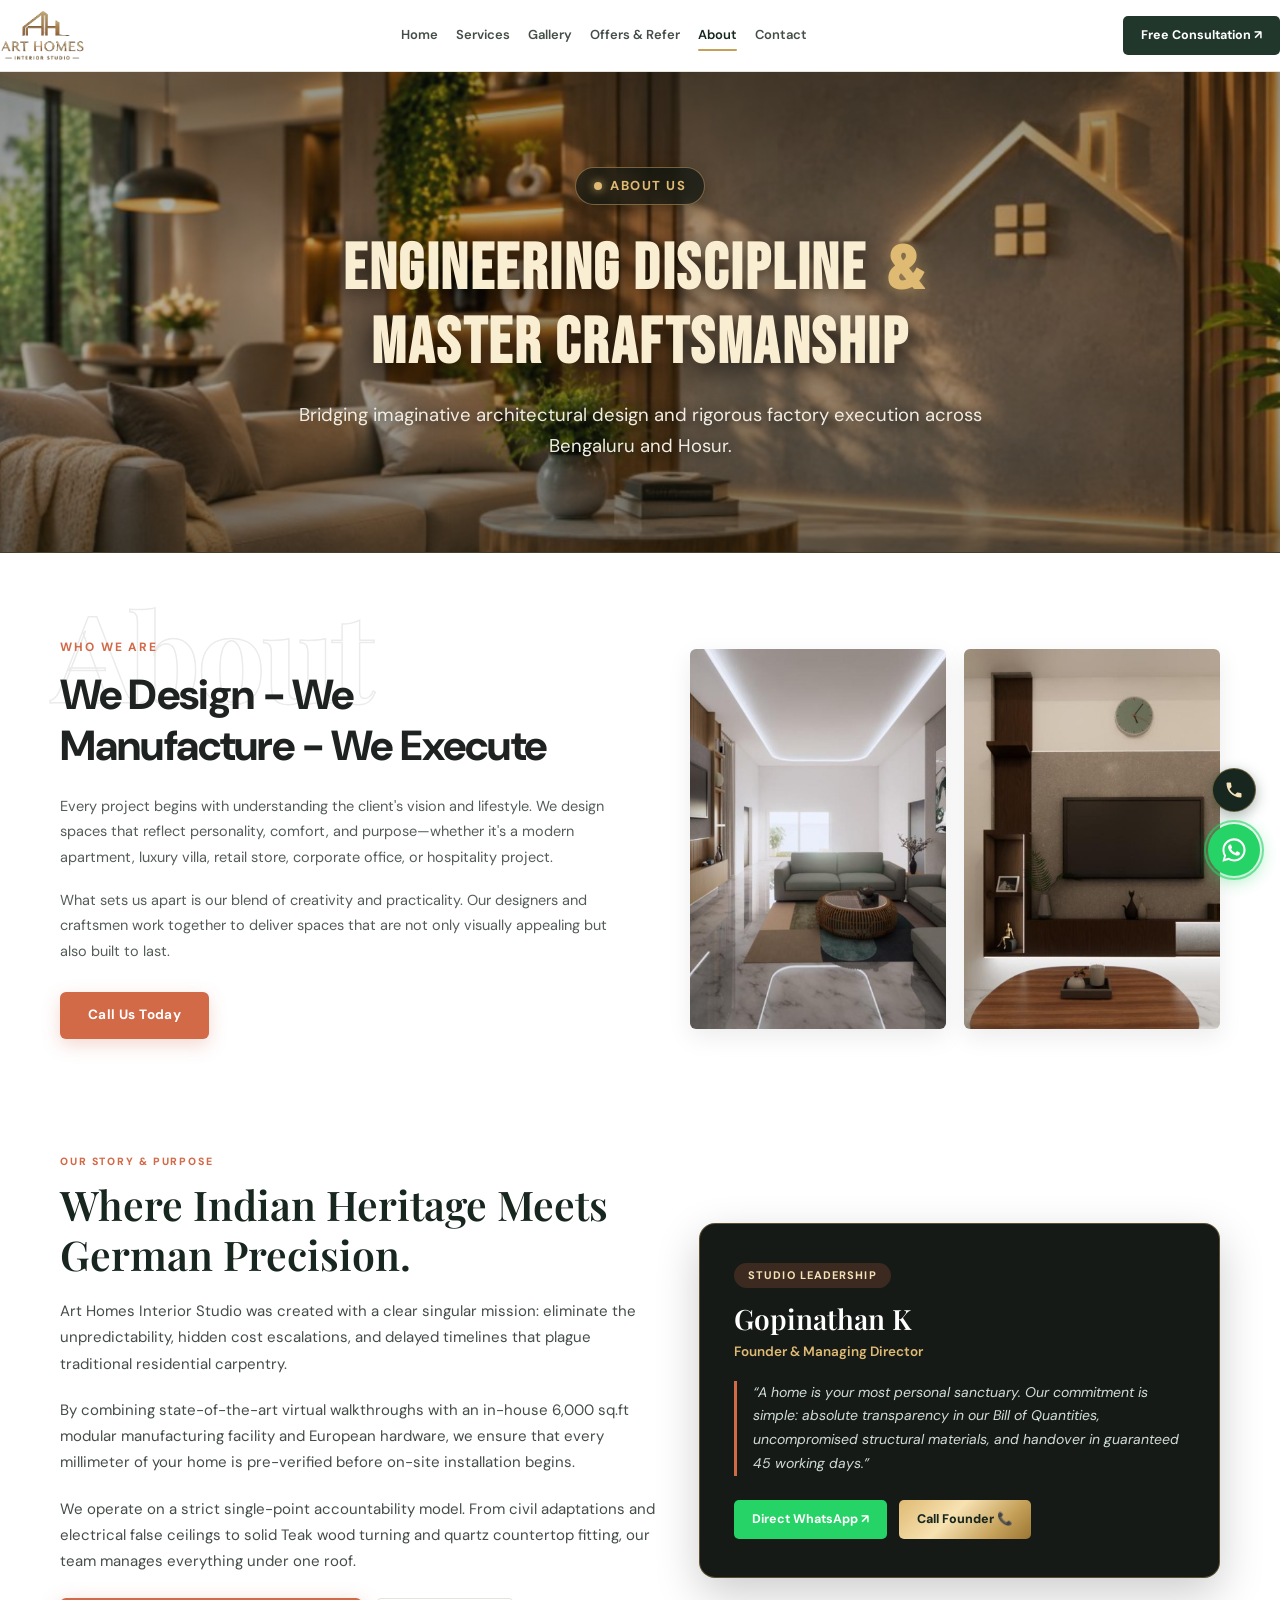
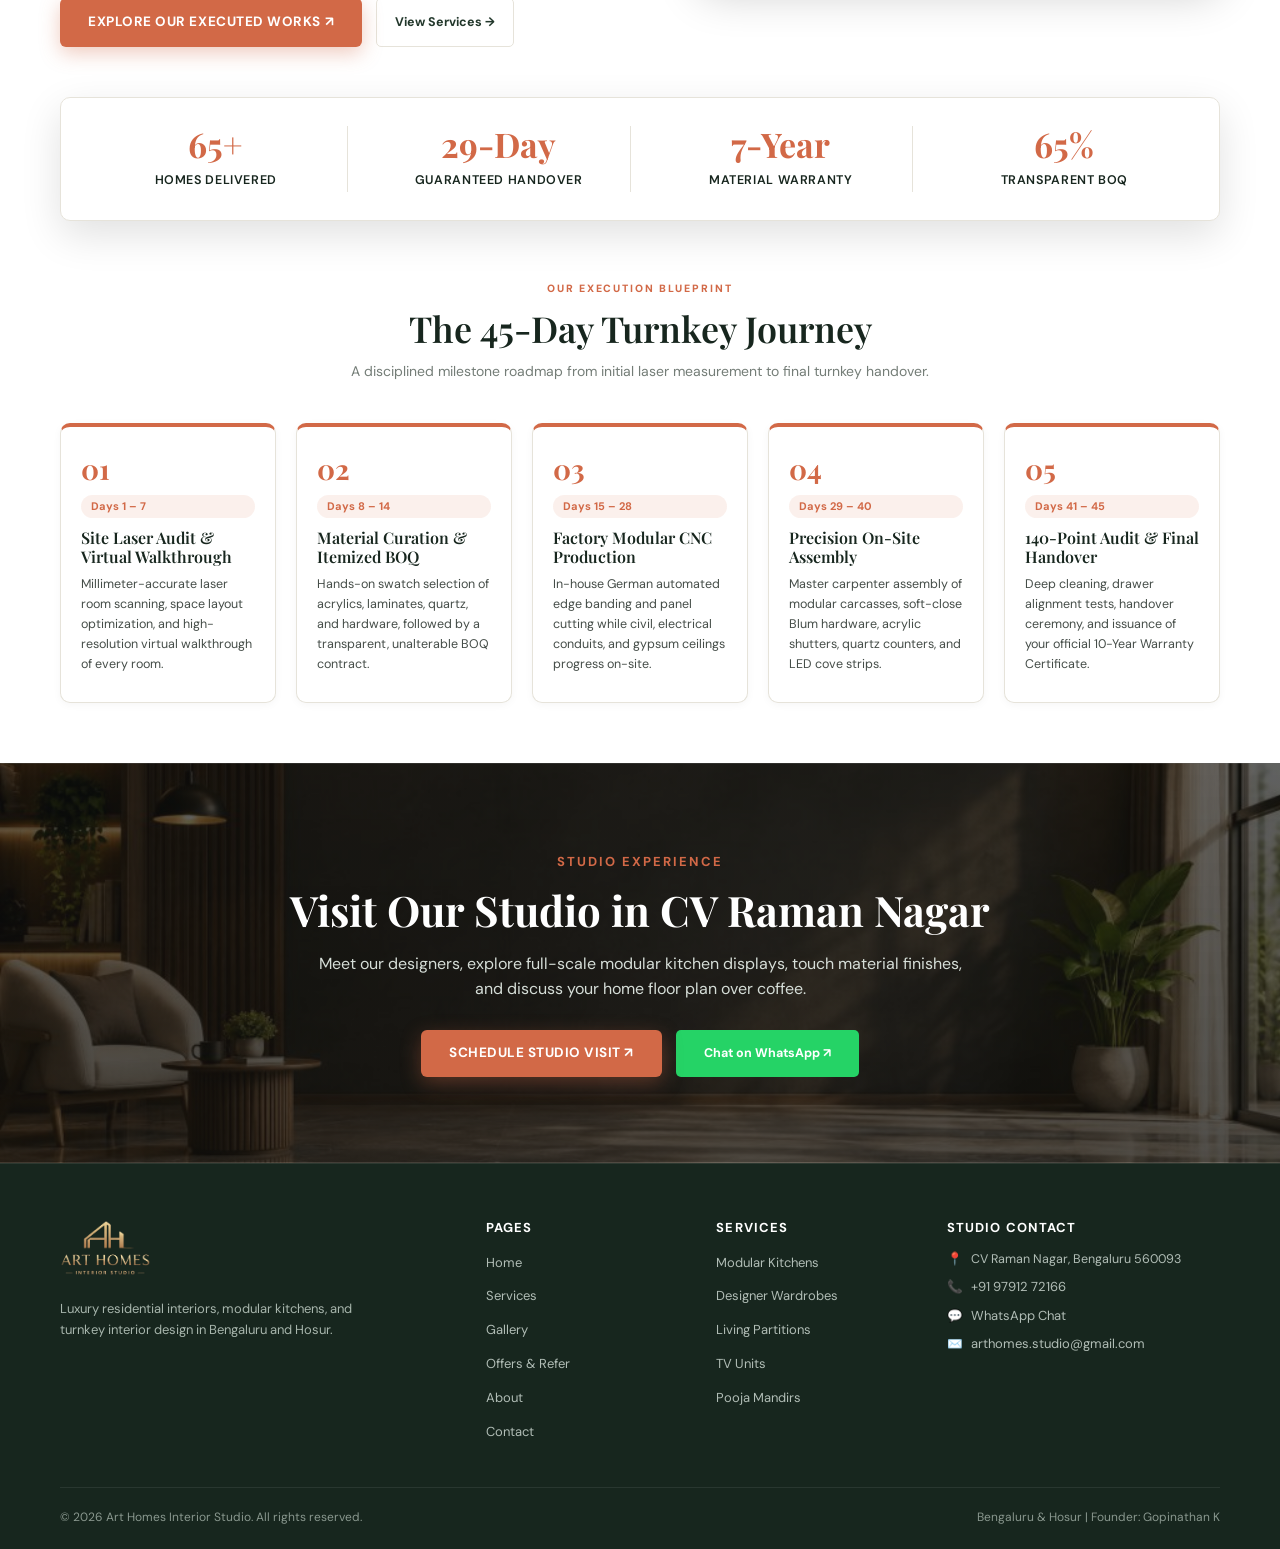
==== commit afe55af1: "Deploy latest About, Contact, and Home updates with custom hero and Pocity typography" ====
--- a/about.html
+++ b/about.html
@@ -3,137 +3,87 @@
 <head>
   <meta charset="utf-8">
   <meta name="viewport" content="width=device-width, initial-scale=1">
-  <title>About Us & Leadership | Art Homes Interior Studio | Bengaluru & Hosur</title>
-  <meta name="description" content="Learn about Art Homes Interior Studio, led by Gopinathan K (B.E., MBA.) and 3D visualizer Moneesh Kumar Krishnan. Engineering precision, heritage craft, and 10-year warranties.">
+  <title>About Us & Studio Leadership | Art Homes Interior Studio | Bengaluru & Hosur</title>
+  <meta name="description" content="Discover the story and engineering discipline behind Art Homes Interior Studio, led by Gopinathan K. Turnkey residential interiors, 45-day guaranteed delivery, and 10-year warranty.">
   
   <link rel="preconnect" href="https://fonts.googleapis.com">
   <link rel="preconnect" href="https://fonts.gstatic.com" crossorigin>
-  <link href="https://fonts.googleapis.com/css2?family=Cormorant+Garamond:ital,wght@0,500;0,600;0,700;1,400&family=DM+Sans:wght@400;500;600;700&family=Playfair+Display:ital,wght@0,500;0,600;0,700;1,400&display=swap" rel="stylesheet">
+  <link href="https://fonts.googleapis.com/css2?family=Anton&family=Barlow+Condensed:wght@700;800;900&family=Bebas+Neue&family=Cormorant+Garamond:ital,wght@0,500;0,600;0,700;1,400&family=DM+Sans:wght@400;500;600;700&family=Playfair+Display:ital,wght@0,500;0,600;0,700;1,400&display=swap" rel="stylesheet">
   <link rel="stylesheet" href="styles.css">
 
   <style>
-    .about-lead-grid {
+    .about-split-grid {
       display: grid;
-      grid-template-columns: 1fr 1.15fr;
-      gap: 48px;
+      grid-template-columns: 1.15fr 1fr;
+      gap: 40px;
       align-items: center;
-    }
-    .card-frame {
-      background: #fff;
-      border-radius: var(--radius-md);
-      padding: 16px;
-      border: 1px solid var(--line);
-      box-shadow: var(--shadow-md);
-    }
-    .card-frame img {
-      border-radius: var(--radius-sm);
-      width: 100%;
-      border: 1px solid var(--line);
-    }
-    .about-lead-text h2 {
-      font-size: clamp(28px, 3vw, 40px);
+      margin-bottom: 50px;
+    }
+    .about-story-text h2 {
+      font-size: clamp(28px, 3.2vw, 42px);
       color: var(--forest-dark);
-      margin-bottom: 16px;
-    }
-    .about-lead-text p {
+      margin-bottom: 18px;
+      line-height: 1.22;
+    }
+    .about-story-text p {
       font-size: 15px;
       color: var(--ink-soft);
+      line-height: 1.75;
+      margin-bottom: 20px;
+    }
+    .founder-card {
+      background: var(--charcoal-deep);
+      color: #ffffff;
+      padding: 38px 34px;
+      border-radius: var(--radius-lg);
+      border: 1.5px solid rgba(197, 160, 89, 0.4);
+      box-shadow: 0 16px 45px rgba(0, 0, 0, 0.2);
+    }
+    .founder-badge {
+      display: inline-block;
+      background: rgba(210, 105, 71, 0.2);
+      color: var(--gold-light);
+      padding: 4px 14px;
+      border-radius: 999px;
+      font-size: 11px;
+      font-weight: 700;
+      text-transform: uppercase;
+      letter-spacing: 0.1em;
+      margin-bottom: 14px;
+    }
+    .founder-card h3 {
+      font-family: var(--font-heading, 'Playfair Display', serif);
+      font-size: 28px;
+      color: #ffffff;
+      margin-bottom: 6px;
+    }
+    .founder-card .founder-role {
+      font-size: 13.5px;
+      color: #dfba73;
+      font-weight: 600;
+      margin-bottom: 18px;
+      display: block;
+    }
+    .founder-quote {
+      font-size: 14px;
+      color: #d1ded6;
       line-height: 1.7;
-      margin-bottom: 18px;
-    }
-
-    /* 5 Steps */
-    .timeline-grid {
-      display: grid;
-      grid-template-columns: repeat(5, 1fr);
-      gap: 18px;
-    }
-    .time-step {
-      background: #fff;
-      border: 1px solid var(--line);
-      border-top: 3px solid var(--gold);
-      border-radius: var(--radius-sm);
-      padding: 24px 18px;
-    }
-    .step-number {
-      font-family: var(--font-serif);
-      font-size: 26px;
-      font-weight: 700;
-      color: var(--gold-dark);
-      display: block;
-      margin-bottom: 10px;
-    }
-    .time-step h3 {
-      font-size: 15px;
-      color: var(--forest-dark);
-      margin-bottom: 6px;
-    }
-    .time-step p {
-      font-size: 12.5px;
-      color: var(--ink-muted);
-      line-height: 1.55;
-    }
-
-    /* Standards Grid */
-    .standards-grid {
-      display: grid;
-      grid-template-columns: repeat(4, 1fr);
-      gap: 20px;
-    }
-    .standard-box {
-      background: #fff;
-      border: 1px solid var(--line);
-      border-radius: var(--radius-md);
-      padding: 24px 20px;
-    }
-    .standard-icon {
-      width: 36px;
-      height: 36px;
-      border-radius: 50%;
-      background: var(--bg-sand);
-      color: var(--forest-dark);
-      display: grid;
-      place-items: center;
-      font-weight: 800;
-      margin-bottom: 14px;
-    }
-    .standard-box h3 {
-      font-size: 16px;
-      color: var(--forest-dark);
-      margin-bottom: 6px;
-    }
-    .standard-box p {
-      font-size: 13px;
-      color: var(--ink-soft);
-      line-height: 1.55;
-    }
-
+      font-style: italic;
+      margin-bottom: 24px;
+      border-left: 3px solid var(--terracotta);
+      padding-left: 16px;
+    }
+    .founder-actions {
+      display: flex;
+      gap: 12px;
+      flex-wrap: wrap;
+    }
     @media (max-width: 900px) {
-      .about-lead-grid { grid-template-columns: 1fr; gap: 32px; }
-      .timeline-grid { grid-template-columns: repeat(2, 1fr); }
-      .standards-grid { grid-template-columns: repeat(2, 1fr); }
-    }
-    @media (max-width: 600px) {
-      .timeline-grid { grid-template-columns: 1fr; }
-      .standards-grid { grid-template-columns: 1fr; }
+      .about-split-grid { grid-template-columns: 1fr; }
     }
   </style>
 </head>
 <body>
-
-  <!-- Top Announcement Bar -->
-  <aside class="topbar">
-    <div class="container topbar-inner">
-      <div class="topbar-info">
-        <span>📍 <strong>Studio:</strong> CV Raman Nagar, Bengaluru & Hosur</span>
-        <span>🕒 Mon – Sat: 9:30 AM – 7:30 PM</span>
-      </div>
-      <div class="topbar-info">
-        <span>📞 <a href="tel:+919791272166" class="topbar-highlight">+91 97912 72166</a></span>
-        <span>✉️ <a href="mailto:arthomes.studio@gmail.com">arthomes.studio@gmail.com</a></span>
-      </div>
-    </div>
-  </aside>
 
   <!-- Sticky Navbar -->
   <header class="navbar">
@@ -145,7 +95,6 @@
       <nav class="nav-links" id="navLinks">
         <a href="index.html">Home</a>
         <a href="services.html">Services</a>
-        <a href="portfolio.html">3D Portfolio</a>
         <a href="gallery.html">Gallery</a>
         <a href="referral.html">Offers & Refer</a>
         <a href="about.html" class="active">About</a>
@@ -159,134 +108,180 @@
     </div>
   </header>
 
-  <!-- Page Header Banner -->
-  <section class="page-header-banner">
-    <div class="container">
-      <span class="page-eyebrow">Studio Leadership & Philosophy</span>
-      <h1 class="page-title">Engineering Discipline. Artistic Vision.</h1>
-      <p class="page-subtitle">Founded in Bengaluru with active operations in Hosur, Art Homes combines structured project management with master woodcraft.</p>
+  <!-- Page Header Banner with Custom Luxury Interior Background -->
+  <section class="page-header-banner about-header-banner">
+    <div class="about-hero-bg"></div>
+    <div class="container about-hero-content">
+      <div class="about-hero-badge">
+        <span class="badge-dot"></span> About Us
+      </div>
+      <h1 class="page-title anim-hero-title">Engineering Discipline <span class="hero-amp">&amp;</span><br>Master Craftsmanship</h1>
+      <p class="page-subtitle anim-hero-subtitle">
+        Bridging imaginative architectural design and rigorous factory execution across Bengaluru and Hosur.
+      </p>
     </div>
   </section>
 
-  <!-- Leadership Section -->
-  <main class="section">
-    <div class="container">
-      <div class="about-lead-grid">
-        <div class="card-frame">
-          <img src="assets/founder-card.png?v=2" alt="Gopinathan K Founder Art Homes Interior Studio" loading="eager">
-        </div>
-
-        <div class="about-lead-text">
-          <span class="eyebrow">Studio Leadership</span>
-          <h2>Gopinathan K (B.E., MBA.)</h2>
+  <!-- Main Content -->
+  <main>
+    <!-- Editorial "We Design - We Manufacture - We Execute" Section -->
+    <section class="editorial-about-section" id="about-editorial">
+      <div class="container">
+        <div class="editorial-about-grid">
+          <div class="editorial-about-text">
+            <div class="editorial-watermark" aria-hidden="true">About</div>
+            <span class="editorial-eyebrow">WHO WE ARE</span>
+            <h2>We Design - We<br>Manufacture - We Execute</h2>
+            <p>
+              Every project begins with understanding the client's vision and lifestyle. We design spaces that reflect personality, comfort, and purpose—whether it's a modern apartment, luxury villa, retail store, corporate office, or hospitality project.
+            </p>
+            <p>
+              What sets us apart is our blend of creativity and practicality. Our designers and craftsmen work together to deliver spaces that are not only visually appealing but also built to last.
+            </p>
+            <a href="tel:+919791272166" class="btn-call-today">Call Us Today</a>
+          </div>
+
+          <div class="editorial-composition">
+            <div class="editorial-comp-left anim-fade-down">
+              <img src="assets/about-living.jpg" alt="Art Homes Contemporary Living Lounge with Acoustic Fluted Wall & Cove Lighting" loading="lazy">
+            </div>
+            <div class="editorial-comp-right anim-fade-left">
+              <img src="assets/about-tv.jpg" alt="Art Homes Modern Floating Backlit TV Wall Unit with Asymmetric Shelving" loading="lazy">
+            </div>
+          </div>
+        </div>
+      </div>
+    </section>
+
+    <div class="container" style="padding-top: 20px;">
+      <!-- Split Story & Founder Section -->
+      <div class="about-split-grid">
+        <div class="about-story-text reveal-left">
+          <span class="eyebrow" style="color: var(--terracotta);">Our Story & Purpose</span>
+          <h2>Where Indian Heritage Meets German Precision.</h2>
           <p>
-            With an engineering and business management foundation, Gopinathan K established Art Homes Interior Studio to bring structured reliability, transparent Bill of Quantities (BOQ), and disciplined on-time delivery to residential interior design.
+            Art Homes Interior Studio was created with a clear singular mission: eliminate the unpredictability, hidden cost escalations, and delayed timelines that plague traditional residential carpentry.
           </p>
           <p>
-            Under his leadership, Art Homes operates on a strict single-point accountability model: our team coordinates design, material sourcing, factory cutting, civil adaptations, and finishing so homeowners enjoy an effortless experience.
+            By combining state-of-the-art virtual walkthroughs with an in-house 6,000 sq.ft modular manufacturing facility and European hardware, we ensure that every millimeter of your home is pre-verified before on-site installation begins.
           </p>
           <p>
-            Partnering with spatial architect & 3D visualizer <strong>Moneesh Kumar Krishnan</strong>, our studio creates realistic virtual walkthroughs ensuring every millimeter of your space is verified before on-site carpentry begins.
-          </p>
-
-          <div style="margin-top: 24px;">
-            <a href="https://wa.me/919791272166?text=Hello%20Gopinathan%2C%20I%20would%20like%20to%20discuss%20an%20interior%20project." class="btn btn-primary" target="_blank" rel="noopener">
-              Speak with Founder on WhatsApp ↗
+            We operate on a strict single-point accountability model. From civil adaptations and electrical false ceilings to solid Teak wood turning and quartz countertop fitting, our team manages everything under one roof.
+          </p>
+          <div style="display: flex; gap: 14px; flex-wrap: wrap; margin-top: 24px;">
+            <a href="gallery.html" class="btn btn-terracotta">Explore Our Executed Works ↗</a>
+            <a href="services.html" class="btn btn-outline">View Services →</a>
+          </div>
+        </div>
+
+        <div class="founder-card reveal-scale">
+          <span class="founder-badge">Studio Leadership</span>
+          <h3>Gopinathan K</h3>
+          <span class="founder-role">Founder & Managing Director</span>
+          <p class="founder-quote">
+            “A home is your most personal sanctuary. Our commitment is simple: absolute transparency in our Bill of Quantities, uncompromised structural materials, and handover in guaranteed 45 working days.”
+          </p>
+          <div class="founder-actions">
+            <a href="https://wa.me/919791272166?text=Hello%20Gopinathan%2C%20I%20would%20like%20to%20discuss%20an%20interior%20project." class="btn btn-whatsapp" target="_blank" rel="noopener">
+              Direct WhatsApp ↗
             </a>
-          </div>
-        </div>
-      </div>
+            <a href="tel:+919791272166" class="btn btn-gold">
+              Call Founder 📞
+            </a>
+          </div>
+        </div>
+      </div>
+
+      <!-- Floating Stat Strip -->
+      <div class="floating-metrics-box anim-fade-down" style="margin: 40px 0 60px;">
+        <div class="floating-metric-item">
+          <strong class="counter-number" data-target="100" data-suffix="+">100+</strong>
+          <span>Homes Delivered</span>
+        </div>
+        <div class="floating-metric-item">
+          <strong class="counter-number" data-target="45" data-suffix="-Day">45-Day</strong>
+          <span>Guaranteed Handover</span>
+        </div>
+        <div class="floating-metric-item">
+          <strong class="counter-number" data-target="10" data-suffix="-Year">10-Year</strong>
+          <span>Material Warranty</span>
+        </div>
+        <div class="floating-metric-item">
+          <strong class="counter-number" data-target="100" data-suffix="%">100%</strong>
+          <span>Transparent BOQ</span>
+        </div>
+      </div>
+
+      <!-- 45-Day Milestone Process Roadmap (Elementor Timeline Widget) -->
+      <section style="margin: 60px 0;">
+        <div class="section-header center">
+          <span class="eyebrow" style="color: var(--terracotta);">Our Execution Blueprint</span>
+          <h2 class="section-title">The 45-Day Turnkey Journey</h2>
+          <p class="section-subtitle">A disciplined milestone roadmap from initial laser measurement to final turnkey handover.</p>
+        </div>
+
+        <div class="process-roadmap-grid stagger-cards">
+          <!-- Step 1 -->
+          <div class="process-step-card reveal-up">
+            <span class="process-step-num">01</span>
+            <span class="process-step-duration">Days 1 – 7</span>
+            <h3>Site Laser Audit & Virtual Walkthrough</h3>
+            <p>Millimeter-accurate laser room scanning, space layout optimization, and high-resolution virtual walkthrough of every room.</p>
+          </div>
+
+          <!-- Step 2 -->
+          <div class="process-step-card reveal-up">
+            <span class="process-step-num">02</span>
+            <span class="process-step-duration">Days 8 – 14</span>
+            <h3>Material Curation & Itemized BOQ</h3>
+            <p>Hands-on swatch selection of acrylics, laminates, quartz, and hardware, followed by a transparent, unalterable BOQ contract.</p>
+          </div>
+
+          <!-- Step 3 -->
+          <div class="process-step-card reveal-up">
+            <span class="process-step-num">03</span>
+            <span class="process-step-duration">Days 15 – 28</span>
+            <h3>Factory Modular CNC Production</h3>
+            <p>In-house German automated edge banding and panel cutting while civil, electrical conduits, and gypsum ceilings progress on-site.</p>
+          </div>
+
+          <!-- Step 4 -->
+          <div class="process-step-card reveal-up">
+            <span class="process-step-num">04</span>
+            <span class="process-step-duration">Days 29 – 40</span>
+            <h3>Precision On-Site Assembly</h3>
+            <p>Master carpenter assembly of modular carcasses, soft-close Blum hardware, acrylic shutters, quartz counters, and LED cove strips.</p>
+          </div>
+
+          <!-- Step 5 -->
+          <div class="process-step-card reveal-up">
+            <span class="process-step-num">05</span>
+            <span class="process-step-duration">Days 41 – 45</span>
+            <h3>140-Point Audit & Final Handover</h3>
+            <p>Deep cleaning, drawer alignment tests, handover ceremony, and issuance of your official 10-Year Warranty Certificate.</p>
+          </div>
+        </div>
+      </section>
+
     </div>
+
+    <!-- Edge-to-Edge Studio Experience Banner (Full Width Right to Left) -->
+    <section class="about-studio-fullwidth reveal-up" style="width: 100vw; position: relative; left: 50%; right: 50%; margin-left: -50vw; margin-right: -50vw; background: linear-gradient(rgba(14, 16, 15, 0.45), rgba(14, 16, 15, 0.55)), url('assets/about-studio-bg.jpg?v=3') center/cover no-repeat; padding: 100px 24px; text-align: center; margin-top: 60px; box-sizing: border-box; border-radius: 0;">
+      <div style="max-width: 820px; margin: 0 auto;">
+        <span class="eyebrow" style="color: var(--terracotta); margin-bottom: 12px; display: inline-block; letter-spacing: 2px; font-weight: 700; font-size: 13px;">STUDIO EXPERIENCE</span>
+        <h2 style="font-family: var(--font-serif, 'Playfair Display', serif); font-size: clamp(28px, 3.6vw, 42px); color: #ffffff; margin-bottom: 14px; font-weight: 700; line-height: 1.25;">
+          Visit Our Studio in CV Raman Nagar
+        </h2>
+        <p style="font-size: 16px; color: #d6ded8; max-width: 660px; margin: 0 auto 28px; line-height: 1.6;">
+          Meet our designers, explore full-scale modular kitchen displays, touch material finishes, and discuss your home floor plan over coffee.
+        </p>
+        <div style="display: inline-flex; gap: 14px; flex-wrap: wrap; justify-content: center;">
+          <a href="contact.html" class="btn btn-terracotta" style="padding: 13px 28px; font-weight: 700; letter-spacing: 0.5px;">SCHEDULE STUDIO VISIT ↗</a>
+          <a href="https://wa.me/919791272166?text=Hi%20Art%20Homes%2C%20I%20would%20like%20to%20visit%20your%20studio%20for%20a%20consultation." class="btn btn-whatsapp" target="_blank" rel="noopener" style="padding: 13px 28px; font-weight: 700;">Chat on WhatsApp ↗</a>
+        </div>
+      </div>
+    </section>
   </main>
-
-  <!-- 5-Step Process -->
-  <section class="section section-cream">
-    <div class="container">
-      <div class="section-header center">
-        <span class="eyebrow">Methodology</span>
-        <h2 class="section-title">Our 5-Step Execution Workflow</h2>
-        <p class="section-subtitle">From initial site laser audit to final 140-point quality handover.</p>
-      </div>
-
-      <div class="timeline-grid">
-        <div class="time-step">
-          <span class="step-number">01</span>
-          <h3>Site Laser Audit</h3>
-          <p>We visit your site, discuss layout ideas, and measure every wall and conduit with precision lasers.</p>
-        </div>
-        <div class="time-step">
-          <span class="step-number">02</span>
-          <h3>8K 3D Walkthrough</h3>
-          <p>We create full 3D models with true-to-life lighting and material textures so you can preview the finish.</p>
-        </div>
-        <div class="time-step">
-          <span class="step-number">03</span>
-          <h3>Itemized BOQ</h3>
-          <p>Transparent pricing with zero hidden surprises. Every brand and hardware spec is listed in detail.</p>
-        </div>
-        <div class="time-step">
-          <span class="step-number">04</span>
-          <h3>Factory Precision</h3>
-          <p>Panels are machine-cut on automated edge banders, followed by clean on-site assembly by master carpenters.</p>
-        </div>
-        <div class="time-step">
-          <span class="step-number">05</span>
-          <h3>Quality Handover</h3>
-          <p>140-point quality audit, deep cleaning, smooth drawer testing, and issuance of your 10-Year Warranty.</p>
-        </div>
-      </div>
-    </div>
-  </section>
-
-  <!-- Quality Standards -->
-  <section class="section section-sand">
-    <div class="container">
-      <div class="section-header center">
-        <span class="eyebrow">Certified Materials</span>
-        <h2 class="section-title">Uncompromising Quality Standards</h2>
-        <p class="section-subtitle">Every home we build uses authentic certified materials from trusted European and Indian suppliers.</p>
-      </div>
-
-      <div class="standards-grid">
-        <div class="standard-box">
-          <div class="standard-icon">🛡️</div>
-          <h3>10-Year Warranty</h3>
-          <p>All core woodwork is backed by our official 10-year warranty against manufacturing defects.</p>
-        </div>
-        <div class="standard-box">
-          <div class="standard-icon">💧</div>
-          <h3>710 BWP Marine Plywood</h3>
-          <p>Boiling water-proof marine grade plywood engineered to resist moisture, warping, and swelling.</p>
-        </div>
-        <div class="standard-box">
-          <div class="standard-icon">🐜</div>
-          <h3>100% Anti-Termite</h3>
-          <p>Treated core layers providing lifetime protection against termites, borers, and micro-pests.</p>
-        </div>
-        <div class="standard-box">
-          <div class="standard-icon">⚙️</div>
-          <h3>Blum & Hettich Hardware</h3>
-          <p>German soft-close hinges, tandem drawers, and hydraulic lift-ups rated for 200,000+ open-close cycles.</p>
-        </div>
-      </div>
-    </div>
-  </section>
-
-  <!-- Bottom CTA Banner -->
-  <section class="section">
-    <div class="container">
-      <div class="cta-banner" style="background:var(--forest-dark); border-radius:var(--radius-lg); padding:48px 40px; color:#fff; display:flex; justify-content:space-between; align-items:center; gap:24px; flex-wrap:wrap;">
-        <div>
-          <h2 style="font-size:30px; margin-bottom:8px; color:#fff;">Meet us at our CV Raman Nagar studio</h2>
-          <p style="color:#cfd8d1; font-size:14.5px;">Schedule a free in-person consultation or site visit in Bengaluru & Hosur.</p>
-        </div>
-        <div style="display:flex; gap:12px; flex-wrap:wrap;">
-          <a href="contact.html" class="btn btn-gold">Contact Studio ↗</a>
-          <a href="https://wa.me/919791272166?text=Hi%20Art%20Homes%2C%20I%20would%20like%20to%20visit%20your%20studio." class="btn btn-whatsapp" target="_blank" rel="noopener">WhatsApp Us ↗</a>
-        </div>
-      </div>
-    </div>
-  </section>
 
   <!-- Site Footer -->
   <footer class="site-footer">
@@ -297,7 +292,7 @@
             <img src="assets/logo-transparent.png" alt="Art Homes Interior Studio" class="brand-logo footer-logo">
           </a>
           <p>
-            Luxury residential interiors and 8K photorealistic 3D visualization in Bengaluru and Hosur.
+            Luxury residential interiors, modular kitchens, and turnkey interior design in Bengaluru and Hosur.
           </p>
         </div>
 
@@ -306,7 +301,6 @@
           <ul>
             <li><a href="index.html">Home</a></li>
             <li><a href="services.html">Services</a></li>
-            <li><a href="portfolio.html">3D Portfolio</a></li>
             <li><a href="gallery.html">Gallery</a></li>
             <li><a href="referral.html">Offers & Refer</a></li>
             <li><a href="about.html">About</a></li>
@@ -348,12 +342,12 @@
 
       <div class="footer-bottom">
         <span>© <span id="year"></span> Art Homes Interior Studio. All rights reserved.</span>
-        <span>CV Raman Nagar, Bengaluru & Hosur | Founder: Gopinathan K (B.E., MBA.)</span>
+        <span>Bengaluru & Hosur | Founder: Gopinathan K</span>
       </div>
     </div>
   </footer>
 
-  <!-- Floating Contact Action Icons (Right Side with Float Animation) -->
+  <!-- Floating Contact Action Icons -->
   <aside class="floating-contact-dock" aria-label="Quick Contact">
     <a href="tel:+919791272166" class="floating-fab fab-call" aria-label="Call Art Homes Studio" title="Call +91 97912 72166">
       <svg width="20" height="20" viewBox="0 0 24 24" fill="currentColor">
@@ -372,9 +366,10 @@
     const menuToggle = document.getElementById('menuToggle');
     const navLinks = document.getElementById('navLinks');
     menuToggle.addEventListener('click', () => {
-      navLinks.classList.toggle('open');
+      const open = navLinks.classList.toggle('open');
+      menuToggle.textContent = open ? '✕' : '☰';
     });
   </script>
   <script src="animations.js"></script>
 </body>
-</html>+</html>
--- a/styles.css
+++ b/styles.css
@@ -1,4 +1,5 @@
 :root {
+  --font-pocity: 'Pocity', 'Bebas Neue', 'Barlow Condensed', 'Anton', sans-serif;
   --font-serif: 'Playfair Display', 'Cormorant Garamond', Georgia, serif;
   --font-sans: 'DM Sans', -apple-system, BlinkMacSystemFont, 'Segoe UI', Roboto, sans-serif;
   
@@ -34,6 +35,10 @@
 
 * { box-sizing: border-box; margin: 0; padding: 0; }
 html { scroll-behavior: smooth; }
+html, body {
+  overflow-x: hidden;
+  max-width: 100vw;
+}
 body {
   font-family: var(--font-sans);
   color: var(--ink);
@@ -87,6 +92,19 @@
     opacity: 0;
     transform: translateY(24px);
     filter: blur(3px);
+  }
+  100% {
+    opacity: 1;
+    transform: translateY(0);
+    filter: blur(0);
+  }
+}
+
+@keyframes heroFadeUp {
+  0% {
+    opacity: 0;
+    transform: translateY(32px);
+    filter: blur(4px);
   }
   100% {
     opacity: 1;
@@ -152,7 +170,6 @@
 .compact-contact-layout,
 .share-box,
 .cta-banner,
-.gallery-card,
 .spotlight-card,
 .process-card,
 .founder-quote-box,
@@ -180,7 +197,6 @@
 .compact-contact-layout.is-visible,
 .share-box.is-visible,
 .cta-banner.is-visible,
-.gallery-card.is-visible,
 .spotlight-card.is-visible,
 .process-card.is-visible,
 .founder-quote-box.is-visible,
@@ -199,7 +215,6 @@
 .feature-card:nth-child(2),
 .step-card:nth-child(2),
 .offer-card:nth-child(2),
-.gallery-card:nth-child(2),
 .time-step:nth-child(2),
 .standard-box:nth-child(2) {
   transition-delay: 0.08s;
@@ -208,13 +223,11 @@
 .feature-card:nth-child(3),
 .step-card:nth-child(3),
 .offer-card:nth-child(3),
-.gallery-card:nth-child(3),
 .time-step:nth-child(3),
 .standard-box:nth-child(3) {
   transition-delay: 0.16s;
 }
 
-.gallery-card:nth-child(4),
 .time-step:nth-child(4),
 .standard-box:nth-child(4) {
   transition-delay: 0.24s;
@@ -659,81 +672,253 @@
   }
 }
 
-/* Lightbox Modal */
+/* ==========================================================================
+   FULL VIEW LIGHTBOX & IMMERSIVE GALLERY THEATER MODAL
+   ========================================================================== */
 .lightbox-modal {
   position: fixed;
   inset: 0;
-  z-index: 1000;
-  background: rgba(14, 20, 16, 0.92);
-  backdrop-filter: blur(12px);
+  z-index: 99999;
+  background: rgba(8, 12, 10, 0.96);
+  backdrop-filter: blur(18px);
+  -webkit-backdrop-filter: blur(18px);
   display: none;
   align-items: center;
   justify-content: center;
-  padding: 18px;
-}
-.lightbox-modal.active { display: flex; }
+  padding: 20px;
+  opacity: 0;
+  transition: opacity 0.3s cubic-bezier(0.16, 1, 0.3, 1);
+}
+
+.lightbox-modal.active {
+  display: flex;
+  opacity: 1;
+}
+
+/* Full View Dialog - Expands to maximum viewport coverage */
 .lightbox-dialog {
-  background: #fff;
-  width: min(860px, 100%);
-  max-height: 88vh;
-  border-radius: var(--radius-md);
-  overflow-y: auto;
+  background: #ffffff;
+  width: min(1560px, 96vw);
+  height: min(92vh, 920px);
+  max-height: 94vh;
+  border-radius: var(--radius-lg, 16px);
+  overflow: hidden;
   display: grid;
-  grid-template-columns: 1.25fr 1fr;
+  grid-template-columns: minmax(0, 1fr) 390px;
   position: relative;
-  box-shadow: 0 20px 50px rgba(0, 0, 0, 0.35);
-}
+  box-shadow: 0 25px 75px rgba(0, 0, 0, 0.65);
+  border: 1px solid rgba(255, 255, 255, 0.12);
+  transform: scale(0.96);
+  transition: transform 0.35s cubic-bezier(0.16, 1, 0.3, 1), grid-template-columns 0.35s ease;
+}
+
+.lightbox-modal.active .lightbox-dialog {
+  transform: scale(1);
+}
+
+/* Fullscreen / Cinema Mode: Expands photo to 100% full view */
+.lightbox-dialog.is-fullscreen {
+  grid-template-columns: 1fr 0px;
+}
+.lightbox-dialog.is-fullscreen .lightbox-info-pane {
+  display: none;
+}
+
+/* Full View Image Pane */
+.lightbox-img-pane {
+  background: #080c0a;
+  position: relative;
+  height: 100%;
+  width: 100%;
+  display: flex;
+  align-items: center;
+  justify-content: center;
+  overflow: hidden;
+  user-select: none;
+  padding: 0;
+}
+
+.lightbox-img-pane img {
+  width: 100%;
+  height: 100%;
+  max-height: 92vh;
+  object-fit: contain;
+  display: block;
+  transition: transform 0.3s ease;
+  cursor: zoom-in;
+}
+
+/* Navigation Arrows on Left and Right of Image */
+.lightbox-nav-btn {
+  position: absolute;
+  top: 50%;
+  transform: translateY(-50%);
+  width: 50px;
+  height: 50px;
+  background: rgba(15, 25, 20, 0.7);
+  color: #ffffff;
+  border: 1px solid rgba(255, 255, 255, 0.25);
+  border-radius: 50%;
+  display: flex;
+  align-items: center;
+  justify-content: center;
+  font-size: 28px;
+  cursor: pointer;
+  z-index: 15;
+  transition: all 0.22s ease;
+  backdrop-filter: blur(8px);
+  -webkit-backdrop-filter: blur(8px);
+}
+
+.lightbox-nav-btn:hover {
+  background: var(--terracotta, #d26947);
+  border-color: var(--terracotta, #d26947);
+  transform: translateY(-50%) scale(1.12);
+  box-shadow: 0 4px 20px rgba(210, 105, 71, 0.45);
+}
+
+.lightbox-prev-btn { left: 22px; }
+.lightbox-next-btn { right: 22px; }
+
+/* Fullscreen View Toggle Pill */
+.lightbox-expand-pill {
+  position: absolute;
+  top: 18px;
+  left: 20px;
+  background: rgba(15, 25, 20, 0.7);
+  color: #ffffff;
+  border: 1px solid rgba(255, 255, 255, 0.25);
+  padding: 7px 15px;
+  border-radius: 999px;
+  font-size: 12px;
+  font-weight: 600;
+  display: flex;
+  align-items: center;
+  gap: 7px;
+  cursor: pointer;
+  z-index: 15;
+  backdrop-filter: blur(8px);
+  -webkit-backdrop-filter: blur(8px);
+  transition: all 0.22s ease;
+}
+
+.lightbox-expand-pill:hover {
+  background: rgba(255, 255, 255, 0.25);
+  border-color: #ffffff;
+}
+
+/* Close Button */
 .lightbox-close {
   position: absolute;
-  top: 10px;
-  right: 10px;
-  width: 30px;
-  height: 30px;
-  background: rgba(255, 255, 255, 0.9);
+  top: 16px;
+  right: 18px;
+  width: 40px;
+  height: 40px;
+  background: rgba(15, 25, 20, 0.08);
+  border: 1px solid var(--line, #e6e4df);
   border-radius: 50%;
-  display: grid;
-  place-items: center;
-  font-size: 16px;
-  color: var(--ink);
+  display: flex;
+  align-items: center;
+  justify-content: center;
+  font-size: 19px;
+  color: var(--forest-dark, #0f241d);
   cursor: pointer;
-  z-index: 10;
-}
-.lightbox-img-pane {
-  background: #0f1512;
-  display: flex;
-  align-items: center;
-  justify-content: center;
-  padding: 14px;
-}
-.lightbox-img-pane img {
-  width: 100%;
-  max-height: 72vh;
-  object-fit: contain;
-}
+  z-index: 20;
+  transition: all 0.22s ease;
+}
+
+.lightbox-close:hover {
+  background: var(--terracotta, #d26947);
+  color: #ffffff;
+  border-color: var(--terracotta, #d26947);
+  transform: rotate(90deg) scale(1.08);
+}
+
+.lightbox-dialog.is-fullscreen .lightbox-close {
+  background: rgba(15, 25, 20, 0.75);
+  color: #ffffff;
+  border-color: rgba(255, 255, 255, 0.3);
+}
+
+/* Info Sidebar */
 .lightbox-info-pane {
-  padding: 26px 24px;
+  padding: 38px 30px;
+  background: #ffffff;
   display: flex;
   flex-direction: column;
   justify-content: space-between;
-}
+  overflow-y: auto;
+  border-left: 1px solid var(--line, #e6e4df);
+}
+
 .lightbox-cat {
-  font-size: 10.5px;
-  font-weight: 700;
-  color: var(--gold-dark);
+  font-size: 11px;
+  font-weight: 700;
+  color: var(--gold-dark, #a37c35);
   text-transform: uppercase;
-  letter-spacing: 0.12em;
-  margin-bottom: 4px;
-}
+  letter-spacing: 0.14em;
+  margin-bottom: 8px;
+  display: block;
+}
+
 .lightbox-title {
-  font-size: 20px;
-  color: var(--forest-dark);
-  margin-bottom: 10px;
-}
+  font-family: var(--font-heading, 'Playfair Display', serif);
+  font-size: clamp(21px, 2vw, 26px);
+  color: var(--forest-dark, #0f241d);
+  font-weight: 700;
+  line-height: 1.3;
+  margin-bottom: 14px;
+}
+
 .lightbox-desc {
-  font-size: 13px;
-  color: var(--ink-soft);
-  line-height: 1.6;
-  margin-bottom: 20px;
+  font-size: 14px;
+  color: var(--ink-soft, #5a6460);
+  line-height: 1.65;
+  margin-bottom: 24px;
+}
+
+.lightbox-counter-badge {
+  font-size: 12px;
+  color: var(--ink-muted, #8a9690);
+  display: inline-block;
+  margin-bottom: 18px;
+  font-weight: 500;
+}
+
+.lightbox-actions-wrap {
+  margin-top: auto;
+  display: flex;
+  flex-direction: column;
+  gap: 10px;
+}
+
+/* Responsive Tablet & Mobile Full View */
+@media (max-width: 960px) {
+  .lightbox-modal {
+    padding: 8px;
+  }
+  .lightbox-dialog {
+    width: 100%;
+    height: 95vh;
+    max-height: 95vh;
+    grid-template-columns: 1fr;
+    grid-template-rows: minmax(0, 1.5fr) auto;
+  }
+  .lightbox-img-pane {
+    max-height: 60vh;
+  }
+  .lightbox-info-pane {
+    padding: 22px 18px;
+    border-left: none;
+    border-top: 1px solid var(--line, #e6e4df);
+  }
+  .lightbox-nav-btn {
+    width: 40px;
+    height: 40px;
+    font-size: 22px;
+  }
+  .lightbox-prev-btn { left: 10px; }
+  .lightbox-next-btn { right: 10px; }
 }
 
 /* Compact Professional Contact Styles */
@@ -1460,3 +1645,3559 @@
   }
   .brand-logo { height: 44px; max-width: 145px; }
 }
+
+/* ==========================================================================
+   Modern Editorial Landing Page Design (Matching Reference Layout)
+   ========================================================================== */
+:root {
+  --terracotta: #d26947;
+  --terracotta-hover: #ba5736;
+  --charcoal-deep: #161a17;
+  --charcoal-card: #222924;
+}
+
+/* Hero Price Tags & Buttons */
+.hero-price-pills {
+  display: flex;
+  gap: 12px;
+  flex-wrap: wrap;
+  margin-bottom: 24px;
+}
+.hero-price-pill {
+  display: inline-flex;
+  align-items: center;
+  gap: 8px;
+  background: rgba(210, 105, 71, 0.9);
+  backdrop-filter: blur(8px);
+  color: #ffffff;
+  padding: 8px 18px;
+  border-radius: 6px;
+  font-size: 14px;
+  font-weight: 700;
+  letter-spacing: 0.03em;
+  box-shadow: 0 4px 14px rgba(0, 0, 0, 0.25);
+  border: 1px solid rgba(255, 255, 255, 0.2);
+}
+.hero-price-pill.pill-alt {
+  background: rgba(15, 36, 29, 0.85);
+  border: 1.5px solid var(--gold);
+  color: var(--gold-light);
+}
+
+.btn-terracotta {
+  background: var(--terracotta);
+  color: #ffffff !important;
+  font-weight: 700;
+  padding: 14px 28px;
+  border-radius: 6px;
+  display: inline-flex;
+  align-items: center;
+  gap: 8px;
+  transition: all 0.25s ease;
+  font-size: 13.5px;
+  letter-spacing: 0.04em;
+  text-transform: uppercase;
+  box-shadow: 0 6px 20px rgba(210, 105, 71, 0.35);
+}
+.btn-terracotta:hover {
+  background: var(--terracotta-hover);
+  transform: translateY(-2px);
+  box-shadow: 0 8px 24px rgba(210, 105, 71, 0.45);
+}
+
+/* 2. We Design · We Manufacture · We Execute */
+.workflow-section {
+  padding: 80px 0;
+  background: #ffffff;
+}
+.workflow-grid {
+  display: grid;
+  grid-template-columns: 1.05fr 1fr;
+  gap: 54px;
+  align-items: center;
+}
+.workflow-text .eyebrow {
+  display: block;
+  font-size: 11.5px;
+  font-weight: 700;
+  color: var(--terracotta);
+  text-transform: uppercase;
+  letter-spacing: 0.15em;
+  margin-bottom: 12px;
+}
+.workflow-text h2 {
+  font-size: clamp(28px, 3.4vw, 42px);
+  color: var(--forest-dark);
+  line-height: 1.22;
+  margin-bottom: 20px;
+}
+.workflow-text p {
+  font-size: 15.5px;
+  color: var(--ink-soft);
+  line-height: 1.7;
+  margin-bottom: 28px;
+}
+.workflow-visual {
+  position: relative;
+  display: grid;
+  grid-template-columns: 1fr 1fr;
+  gap: 16px;
+}
+.workflow-visual img {
+  width: 100%;
+  height: 230px;
+  object-fit: cover;
+  border-radius: var(--radius-md);
+  box-shadow: var(--shadow-sm);
+  border: 1px solid var(--line);
+}
+.workflow-stat-badge {
+  position: absolute;
+  bottom: -18px;
+  left: 20px;
+  background: #ffffff;
+  border: 1px solid var(--line);
+  padding: 16px 22px;
+  border-radius: var(--radius-md);
+  box-shadow: 0 10px 30px rgba(15, 36, 29, 0.12);
+  display: flex;
+  flex-direction: column;
+}
+.workflow-stat-badge strong {
+  font-family: var(--font-serif);
+  font-size: 26px;
+  color: var(--terracotta);
+  line-height: 1.1;
+}
+.workflow-stat-badge span {
+  font-size: 11.5px;
+  font-weight: 600;
+  color: var(--forest-dark);
+  text-transform: uppercase;
+  letter-spacing: 0.05em;
+}
+
+/* 3. Trusted Partners */
+.partners-section {
+  padding: 60px 0;
+  background: var(--bg-cream);
+  border-top: 1px solid var(--line);
+  border-bottom: 1px solid var(--line);
+  text-align: center;
+}
+.partners-section h3 {
+  font-size: 18px;
+  color: var(--forest-dark);
+  font-weight: 700;
+  letter-spacing: 0.06em;
+  text-transform: uppercase;
+  margin-bottom: 30px;
+}
+.partners-grid {
+  display: grid;
+  grid-template-columns: repeat(6, 1fr);
+  gap: 18px;
+  align-items: center;
+}
+.partner-logo-item {
+  background: #ffffff;
+  border: 1px solid var(--line);
+  border-radius: var(--radius-sm);
+  padding: 14px 10px;
+  display: flex;
+  flex-direction: column;
+  align-items: center;
+  justify-content: center;
+  transition: var(--transition);
+}
+.partner-logo-item:hover {
+  border-color: var(--gold);
+  transform: translateY(-2px);
+  box-shadow: var(--shadow-sm);
+}
+.partner-logo-item strong {
+  font-size: 14px;
+  color: var(--forest-dark);
+  letter-spacing: 0.08em;
+  text-transform: uppercase;
+}
+.partner-logo-item span {
+  font-size: 10px;
+  color: var(--ink-muted);
+  margin-top: 2px;
+}
+
+/* 4. Dark Inspiration Quote Banner & Choreographed Entrance Animations */
+.quote-banner-section {
+  background: var(--charcoal-deep);
+  color: #ffffff;
+  padding: 85px 0 95px;
+  text-align: center;
+  position: relative;
+  overflow: hidden;
+}
+.quote-mark-icon {
+  font-family: var(--font-serif);
+  font-size: 56px;
+  line-height: 1;
+  color: var(--terracotta);
+  margin-bottom: 16px;
+  opacity: 0;
+  transform: translateY(-24px) scale(0.65);
+  transition: opacity 0.8s cubic-bezier(0.16, 1, 0.3, 1) 0.08s,
+              transform 0.8s cubic-bezier(0.16, 1, 0.3, 1) 0.08s;
+  will-change: opacity, transform;
+}
+.quote-banner-text {
+  font-family: var(--font-serif);
+  font-size: clamp(24px, 3.2vw, 38px);
+  line-height: 1.35;
+  color: #ffffff;
+  max-width: 820px;
+  margin: 0 auto 28px;
+  font-weight: 600;
+  opacity: 0;
+  transform: translateY(30px);
+  transition: opacity 0.9s cubic-bezier(0.16, 1, 0.3, 1) 0.2s,
+              transform 0.9s cubic-bezier(0.16, 1, 0.3, 1) 0.2s;
+  will-change: opacity, transform;
+}
+.quote-banner-sub {
+  font-size: 15px;
+  color: #cbd5ce;
+  max-width: 600px;
+  margin: 0 auto 36px;
+  opacity: 0;
+  transform: translateY(22px);
+  transition: opacity 0.9s cubic-bezier(0.16, 1, 0.3, 1) 0.34s,
+              transform 0.9s cubic-bezier(0.16, 1, 0.3, 1) 0.34s;
+  will-change: opacity, transform;
+}
+.quote-banner-section .btn {
+  opacity: 0;
+  transform: translateY(18px) scale(0.94);
+  transition: opacity 0.85s cubic-bezier(0.16, 1, 0.3, 1) 0.46s,
+              transform 0.85s cubic-bezier(0.16, 1, 0.3, 1) 0.46s,
+              background-color 0.25s ease,
+              box-shadow 0.25s ease;
+  will-change: opacity, transform;
+}
+
+/* Quote Banner Visible / Triggered State */
+.quote-banner-section.is-visible .quote-mark-icon,
+.quote-banner-section.is-visible .quote-banner-text,
+.quote-banner-section.is-visible .quote-banner-sub,
+.quote-banner-section.is-visible .btn {
+  opacity: 1;
+  transform: translateY(0) scale(1);
+}
+
+/* 5. Floating Metrics Strip with Fade Down Entrance */
+.floating-metrics-wrap {
+  margin-top: -44px;
+  position: relative;
+  z-index: 10;
+  margin-bottom: 40px;
+}
+.floating-metrics-box {
+  background: #ffffff;
+  border-radius: var(--radius-md);
+  box-shadow: 0 14px 40px rgba(0, 0, 0, 0.12);
+  border: 1px solid var(--line);
+  padding: 28px 24px;
+  display: grid;
+  grid-template-columns: repeat(4, 1fr);
+  gap: 20px;
+  text-align: center;
+}
+.floating-metric-item {
+  border-right: 1px solid var(--line);
+  opacity: 0;
+  transform: translateY(-14px);
+  transition: opacity 0.7s cubic-bezier(0.16, 1, 0.3, 1),
+              transform 0.7s cubic-bezier(0.16, 1, 0.3, 1);
+  will-change: opacity, transform;
+}
+.floating-metric-item:last-child {
+  border-right: none;
+}
+.floating-metrics-wrap.is-visible .floating-metric-item,
+.floating-metrics-box.is-visible .floating-metric-item {
+  opacity: 1;
+  transform: translateY(0);
+}
+.floating-metrics-wrap.is-visible .floating-metric-item:nth-child(1),
+.floating-metrics-box.is-visible .floating-metric-item:nth-child(1) { transition-delay: 0.12s; }
+.floating-metrics-wrap.is-visible .floating-metric-item:nth-child(2),
+.floating-metrics-box.is-visible .floating-metric-item:nth-child(2) { transition-delay: 0.22s; }
+.floating-metrics-wrap.is-visible .floating-metric-item:nth-child(3),
+.floating-metrics-box.is-visible .floating-metric-item:nth-child(3) { transition-delay: 0.32s; }
+.floating-metrics-wrap.is-visible .floating-metric-item:nth-child(4),
+.floating-metrics-box.is-visible .floating-metric-item:nth-child(4) { transition-delay: 0.42s; }
+
+.floating-metric-item strong {
+  font-family: var(--font-serif);
+  font-size: 34px;
+  color: var(--terracotta);
+  display: block;
+  line-height: 1.1;
+  margin-bottom: 4px;
+}
+.floating-metric-item span {
+  font-size: 12.5px;
+  font-weight: 600;
+  color: var(--forest-dark);
+  text-transform: uppercase;
+  letter-spacing: 0.05em;
+}
+
+/* 6. Curated Collections / Spaces Grid */
+.spaces-section {
+  padding: 60px 0 80px;
+  background: #ffffff;
+}
+.spaces-grid {
+  display: grid;
+  grid-template-columns: repeat(3, 1fr);
+  gap: 24px;
+}
+.space-card {
+  background: #ffffff;
+  border: 1px solid var(--line);
+  border-radius: var(--radius-md);
+  overflow: hidden;
+  transition: var(--transition);
+  display: flex;
+  flex-direction: column;
+}
+.space-card:hover {
+  transform: translateY(-4px);
+  box-shadow: var(--shadow-md);
+  border-color: var(--terracotta);
+}
+.space-media {
+  position: relative;
+  aspect-ratio: 16/10;
+  overflow: hidden;
+  background: #111;
+}
+.space-media img {
+  width: 100%;
+  height: 100%;
+  object-fit: cover;
+  transition: transform 0.4s ease;
+}
+.space-card:hover .space-media img {
+  transform: scale(1.05);
+}
+.space-body {
+  padding: 20px 22px;
+  display: flex;
+  flex-direction: column;
+  flex-grow: 1;
+  justify-content: space-between;
+}
+.space-body h3 {
+  font-size: 18px;
+  color: var(--forest-dark);
+  margin-bottom: 8px;
+}
+.space-body p {
+  font-size: 13px;
+  color: var(--ink-soft);
+  line-height: 1.6;
+  margin-bottom: 16px;
+}
+.space-link {
+  font-size: 12.5px;
+  font-weight: 700;
+  color: var(--terracotta);
+  text-transform: uppercase;
+  letter-spacing: 0.06em;
+  display: inline-flex;
+  align-items: center;
+  gap: 4px;
+}
+.space-link:hover {
+  color: var(--terracotta-hover);
+}
+
+/* 7. Split Lead Capture Form */
+.split-lead-section {
+  background: #ffffff;
+  padding: 40px 0 80px;
+}
+.split-lead-grid {
+  display: grid;
+  grid-template-columns: 1.15fr 1fr;
+  border-radius: var(--radius-lg);
+  overflow: hidden;
+  box-shadow: 0 16px 50px rgba(15, 36, 29, 0.12);
+}
+.split-lead-form-wrap {
+  background: var(--charcoal-deep);
+  color: #ffffff;
+  padding: 54px 48px;
+  display: flex;
+  flex-direction: column;
+  justify-content: center;
+}
+.split-lead-form-wrap h2 {
+  font-size: clamp(26px, 2.8vw, 36px);
+  color: #ffffff;
+  margin-bottom: 12px;
+  line-height: 1.25;
+}
+.split-lead-form-wrap p {
+  font-size: 14.5px;
+  color: #c5cec8;
+  margin-bottom: 30px;
+}
+.split-form {
+  display: flex;
+  flex-direction: column;
+  gap: 18px;
+}
+.split-input {
+  width: 100%;
+  background: transparent;
+  border: none;
+  border-bottom: 1.5px solid rgba(255, 255, 255, 0.25);
+  padding: 12px 0;
+  color: #ffffff;
+  font-family: inherit;
+  font-size: 14.5px;
+  outline: none;
+  transition: border-color 0.2s ease;
+}
+.split-input:focus {
+  border-color: var(--terracotta);
+}
+.split-input::placeholder {
+  color: rgba(255, 255, 255, 0.5);
+}
+.split-select {
+  width: 100%;
+  background: transparent;
+  border: none;
+  border-bottom: 1.5px solid rgba(255, 255, 255, 0.25);
+  padding: 12px 0;
+  color: #ffffff;
+  font-family: inherit;
+  font-size: 14.5px;
+  outline: none;
+  cursor: pointer;
+}
+.split-select option {
+  background: var(--charcoal-deep);
+  color: #ffffff;
+}
+.split-lead-img-wrap {
+  position: relative;
+  background: #111;
+  min-height: 380px;
+}
+.split-lead-img-wrap img {
+  width: 100%;
+  height: 100%;
+  object-fit: cover;
+}
+
+/* 8. Studio Philosophy / Value Boxes */
+.values-section {
+  padding: 70px 0;
+  background: var(--bg-cream);
+  text-align: center;
+}
+.values-grid {
+  display: grid;
+  grid-template-columns: 1fr 1fr;
+  gap: 28px;
+  margin-top: 40px;
+  text-align: left;
+}
+.value-box-card {
+  background: #ffffff;
+  border: 1px solid var(--line);
+  border-radius: var(--radius-md);
+  padding: 32px 28px;
+  box-shadow: var(--shadow-sm);
+  display: flex;
+  gap: 20px;
+  align-items: flex-start;
+}
+.value-icon-circle {
+  width: 48px;
+  height: 48px;
+  border-radius: 50%;
+  background: rgba(210, 105, 71, 0.12);
+  color: var(--terracotta);
+  display: grid;
+  place-items: center;
+  font-size: 22px;
+  flex-shrink: 0;
+}
+.value-box-text h3 {
+  font-size: 18px;
+  color: var(--forest-dark);
+  margin-bottom: 8px;
+}
+.value-box-text p {
+  font-size: 13.5px;
+  color: var(--ink-soft);
+  line-height: 1.65;
+}
+
+/* 9. Real Project Showcase (Experts in Good Taste) */
+.showcase-projects-section {
+  padding: 80px 0;
+  background: #ffffff;
+}
+.showcase-projects-grid {
+  display: grid;
+  grid-template-columns: repeat(3, 1fr);
+  gap: 26px;
+  margin-top: 42px;
+}
+.showcase-project-card {
+  background: #ffffff;
+  border: 1px solid var(--line);
+  border-radius: var(--radius-md);
+  overflow: hidden;
+  box-shadow: var(--shadow-sm);
+  transition: var(--transition);
+  display: flex;
+  flex-direction: column;
+}
+.showcase-project-card:hover {
+  transform: translateY(-5px);
+  box-shadow: var(--shadow-lg);
+  border-color: var(--terracotta);
+}
+.showcase-media {
+  position: relative;
+  aspect-ratio: 16/11;
+  overflow: hidden;
+  background: #111;
+}
+.showcase-media img {
+  width: 100%;
+  height: 100%;
+  object-fit: cover;
+  transition: transform 0.45s ease;
+}
+.showcase-project-card:hover .showcase-media img {
+  transform: scale(1.05);
+}
+.showcase-badge {
+  position: absolute;
+  top: 12px;
+  left: 12px;
+  background: rgba(22, 26, 23, 0.88);
+  color: #dfba73;
+  padding: 4px 10px;
+  border-radius: 4px;
+  font-size: 11px;
+  font-weight: 700;
+  letter-spacing: 0.05em;
+  text-transform: uppercase;
+}
+.showcase-info {
+  padding: 24px 22px;
+  display: flex;
+  flex-direction: column;
+  flex-grow: 1;
+  justify-content: space-between;
+}
+.showcase-info h3 {
+  font-size: 18.5px;
+  color: var(--forest-dark);
+  margin-bottom: 8px;
+}
+.showcase-info p {
+  font-size: 13.5px;
+  color: var(--ink-soft);
+  line-height: 1.6;
+  margin-bottom: 20px;
+}
+
+/* 10. Testimonials */
+.testimonials-section {
+  padding: 80px 0;
+  background: var(--bg-cream);
+  text-align: center;
+}
+.testimonials-grid {
+  display: grid;
+  grid-template-columns: repeat(3, 1fr);
+  gap: 24px;
+  margin-top: 40px;
+  text-align: left;
+}
+.testimonial-card-item {
+  background: #ffffff;
+  border: 1px solid var(--line);
+  border-radius: var(--radius-md);
+  padding: 30px 24px;
+  box-shadow: var(--shadow-sm);
+  display: flex;
+  flex-direction: column;
+  justify-content: space-between;
+}
+.testimonial-stars {
+  color: #dfba73;
+  font-size: 14px;
+  letter-spacing: 2px;
+  margin-bottom: 14px;
+}
+.testimonial-text {
+  font-size: 14px;
+  color: var(--ink-soft);
+  line-height: 1.65;
+  margin-bottom: 22px;
+  font-style: italic;
+}
+.testimonial-author {
+  display: flex;
+  align-items: center;
+  gap: 12px;
+  border-top: 1px solid var(--line);
+  padding-top: 14px;
+}
+.testimonial-avatar {
+  width: 40px;
+  height: 40px;
+  border-radius: 50%;
+  background: var(--forest);
+  color: #fff;
+  display: grid;
+  place-items: center;
+  font-weight: 700;
+  font-size: 14px;
+}
+.testimonial-author strong {
+  display: block;
+  font-size: 13.5px;
+  color: var(--forest-dark);
+}
+.testimonial-author span {
+  font-size: 11.5px;
+  color: var(--ink-muted);
+}
+
+/* 11. Coffee Consultation Banner */
+.coffee-invite-banner {
+  position: relative;
+  background: var(--forest-dark);
+  color: #ffffff;
+  padding: 90px 0;
+  text-align: center;
+  overflow: hidden;
+}
+.coffee-bg-overlay {
+  position: absolute;
+  inset: 0;
+  background-image: linear-gradient(
+    rgba(15, 36, 29, 0.88),
+    rgba(15, 36, 29, 0.94)
+  ), url('assets/hero-home.jpg');
+  background-size: cover;
+  background-position: center;
+  opacity: 0.45;
+}
+.coffee-content-wrap {
+  position: relative;
+  z-index: 2;
+  max-width: 760px;
+  margin: 0 auto;
+}
+.coffee-content-wrap h2 {
+  font-size: clamp(26px, 3.4vw, 42px);
+  color: #ffffff;
+  line-height: 1.25;
+  margin-bottom: 16px;
+}
+.coffee-content-wrap p {
+  font-size: 16px;
+  color: #e2e8e4;
+  margin-bottom: 32px;
+  line-height: 1.6;
+}
+
+/* Responsive adjustments */
+@media (max-width: 960px) {
+  .workflow-grid { grid-template-columns: 1fr; }
+  .partners-grid { grid-template-columns: repeat(3, 1fr); }
+  .floating-metrics-box { grid-template-columns: repeat(2, 1fr); gap: 16px; }
+  .floating-metric-item { border-right: none; }
+  .spaces-grid { grid-template-columns: repeat(2, 1fr); }
+  .split-lead-grid { grid-template-columns: 1fr; }
+  .values-grid { grid-template-columns: 1fr; }
+  .showcase-projects-grid { grid-template-columns: 1fr; }
+  .testimonials-grid { grid-template-columns: 1fr; }
+}
+
+@media (max-width: 600px) {
+  .partners-grid { grid-template-columns: repeat(2, 1fr); }
+  .floating-metrics-box { grid-template-columns: 1fr; }
+  .spaces-grid { grid-template-columns: 1fr; }
+  .split-lead-form-wrap { padding: 36px 22px; }
+}
+
+
+/* ==========================================================================
+   WordPress & Elementor-Style Interactive Animation Suite & Components
+   ========================================================================== */
+
+/* 1. Header Elevation on Scroll */
+.navbar.navbar-scrolled {
+  background: rgba(255, 255, 255, 0.94);
+  backdrop-filter: blur(14px);
+  -webkit-backdrop-filter: blur(14px);
+  box-shadow: 0 6px 24px rgba(15, 36, 29, 0.08);
+  border-bottom: 1px solid rgba(197, 160, 89, 0.25);
+  transition: all 0.3s ease;
+}
+
+/* 2. Button Metallic Shimmer Sweep */
+.btn-terracotta,
+.btn-gold,
+.btn-primary {
+  position: relative;
+  overflow: hidden;
+  z-index: 1;
+}
+.btn-terracotta::after,
+.btn-gold::after,
+.btn-primary::after {
+  content: '';
+  position: absolute;
+  top: 0;
+  left: -120%;
+  width: 60%;
+  height: 100%;
+  background: linear-gradient(
+    90deg,
+    transparent 0%,
+    rgba(255, 255, 255, 0.3) 50%,
+    transparent 100%
+  );
+  transform: skewX(-25deg);
+  transition: none;
+  pointer-events: none;
+  z-index: 2;
+}
+.btn-terracotta:hover::after,
+.btn-gold:hover::after,
+.btn-primary:hover::after {
+  animation: btnShimmer 0.75s ease forwards;
+}
+
+@keyframes btnShimmer {
+  0% { left: -120%; }
+  100% { left: 220%; }
+}
+
+/* 3. Universal Scroll-Triggered Reveal Animations */
+.reveal-up {
+  opacity: 0;
+  transform: translateY(32px);
+  filter: blur(2px);
+  transition: opacity 0.75s cubic-bezier(0.16, 1, 0.3, 1),
+              transform 0.75s cubic-bezier(0.16, 1, 0.3, 1),
+              filter 0.75s cubic-bezier(0.16, 1, 0.3, 1);
+  will-change: opacity, transform, filter;
+}
+.reveal-left {
+  opacity: 0;
+  transform: translateX(-36px);
+  filter: blur(2px);
+  transition: opacity 0.75s cubic-bezier(0.16, 1, 0.3, 1),
+              transform 0.75s cubic-bezier(0.16, 1, 0.3, 1),
+              filter 0.75s cubic-bezier(0.16, 1, 0.3, 1);
+  will-change: opacity, transform, filter;
+}
+.reveal-right {
+  opacity: 0;
+  transform: translateX(36px);
+  filter: blur(2px);
+  transition: opacity 0.75s cubic-bezier(0.16, 1, 0.3, 1),
+              transform 0.75s cubic-bezier(0.16, 1, 0.3, 1),
+              filter 0.75s cubic-bezier(0.16, 1, 0.3, 1);
+  will-change: opacity, transform, filter;
+}
+.reveal-scale {
+  opacity: 0;
+  transform: scale(0.92);
+  filter: blur(2px);
+  transition: opacity 0.75s cubic-bezier(0.16, 1, 0.3, 1),
+              transform 0.75s cubic-bezier(0.16, 1, 0.3, 1),
+              filter 0.75s cubic-bezier(0.16, 1, 0.3, 1);
+  will-change: opacity, transform, filter;
+}
+
+.reveal-up.is-visible,
+.reveal-left.is-visible,
+.reveal-right.is-visible,
+.reveal-scale.is-visible {
+  opacity: 1;
+  transform: none;
+  filter: blur(0);
+}
+
+/* Automatic Stagger Cascade for Grids */
+.stagger-cards > *:nth-child(1) { transition-delay: 0.04s; }
+.stagger-cards > *:nth-child(2) { transition-delay: 0.12s; }
+.stagger-cards > *:nth-child(3) { transition-delay: 0.20s; }
+.stagger-cards > *:nth-child(4) { transition-delay: 0.28s; }
+.stagger-cards > *:nth-child(5) { transition-delay: 0.36s; }
+.stagger-cards > *:nth-child(6) { transition-delay: 0.44s; }
+
+/* 4. WordPress / Elementor Style Page Hero Header */
+.page-header-banner {
+  position: relative;
+  background: linear-gradient(135deg, #0e221a 0%, #162f23 60%, #1a382a 100%);
+  color: #ffffff;
+  padding: 68px 0 72px;
+  text-align: center;
+  overflow: hidden;
+  border-bottom: 1px solid rgba(197, 160, 89, 0.25);
+}
+.page-header-banner::before {
+  content: '';
+  position: absolute;
+  top: -40%;
+  right: -20%;
+  width: 500px;
+  height: 500px;
+  background: radial-gradient(circle, rgba(210, 105, 71, 0.16) 0%, transparent 70%);
+  border-radius: 50%;
+  pointer-events: none;
+}
+.page-header-banner::after {
+  content: '';
+  position: absolute;
+  bottom: -30%;
+  left: -15%;
+  width: 400px;
+  height: 400px;
+  background: radial-gradient(circle, rgba(223, 186, 115, 0.12) 0%, transparent 70%);
+  border-radius: 50%;
+  pointer-events: none;
+}
+.page-breadcrumb {
+  display: inline-flex;
+  align-items: center;
+  gap: 8px;
+  font-size: 12px;
+  color: var(--gold-light);
+  font-weight: 700;
+  letter-spacing: 0.1em;
+  text-transform: uppercase;
+  margin-bottom: 14px;
+}
+.page-breadcrumb a {
+  color: #cbd8d1;
+  text-decoration: none;
+  transition: color 0.2s ease;
+}
+.page-breadcrumb a:hover {
+  color: var(--gold-light);
+}
+.page-breadcrumb span {
+  opacity: 0.6;
+}
+.page-title {
+  font-family: var(--font-heading, 'Playfair Display', serif);
+  font-size: clamp(30px, 4.2vw, 50px);
+  font-weight: 800;
+  color: #ffffff;
+  margin-bottom: 14px;
+  line-height: 1.2;
+}
+.page-subtitle {
+  font-size: 16px;
+  color: #d6e2db;
+  max-width: 680px;
+  margin: 0 auto;
+  line-height: 1.65;
+}
+
+/* Services Hero Banner with Modern Bedroom Background (Reduced Bottom Padding & Balanced Height) */
+.services-header-banner {
+  position: relative;
+  min-height: 520px;
+  min-height: 65vh;
+  display: flex;
+  align-items: center;
+  justify-content: center;
+  padding: 110px 0 65px;
+  text-align: center;
+  overflow: hidden;
+  color: #ffffff;
+  border-bottom: 1px solid rgba(197, 160, 89, 0.3);
+  background: var(--forest-dark);
+}
+
+.services-header-banner::before,
+.services-header-banner::after {
+  display: none;
+}
+
+.services-hero-bg {
+  position: absolute;
+  inset: 0;
+  background-image: linear-gradient(
+    to bottom,
+    rgba(14, 20, 16, 0.44) 0%,
+    rgba(14, 20, 16, 0.32) 48%,
+    rgba(14, 20, 16, 0.50) 100%
+  ), url('assets/services-hero.jpg');
+  background-size: cover;
+  background-position: center 36%;
+  background-repeat: no-repeat;
+  display: block;
+}
+
+@media (max-width: 768px) {
+  .services-header-banner {
+    min-height: 48vh;
+    padding: 80px 0 50px;
+  }
+  .services-hero-bg {
+    background-image: linear-gradient(
+      to bottom,
+      rgba(14, 20, 16, 0.50) 0%,
+      rgba(14, 20, 16, 0.36) 48%,
+      rgba(14, 20, 16, 0.58) 100%
+    ), url('assets/services-hero.jpg') !important;
+    background-position: center 30% !important;
+  }
+}
+
+.services-hero-content {
+  position: relative;
+  z-index: 2;
+  max-width: 820px;
+  margin: 0 auto;
+}
+
+.services-hero-content .page-title {
+  text-shadow: 0 2px 14px rgba(0, 0, 0, 0.72);
+  animation: heroFadeUp 0.85s cubic-bezier(0.16, 1, 0.3, 1) both;
+}
+
+.services-hero-content .page-subtitle {
+  animation: heroFadeUp 0.85s cubic-bezier(0.16, 1, 0.3, 1) 0.15s both;
+}
+
+.services-hero-content .page-subtitle {
+  text-shadow: 0 1px 8px rgba(0, 0, 0, 0.75);
+}
+.services-hero-content .page-breadcrumb {
+  text-shadow: 0 1px 6px rgba(0, 0, 0, 0.65);
+}
+.services-hero-actions {
+  display: flex;
+  gap: 14px;
+  justify-content: center;
+  align-items: center;
+  flex-wrap: wrap;
+  margin-top: 26px;
+  animation: heroFadeUp 0.85s cubic-bezier(0.16, 1, 0.3, 1) 0.28s both;
+}
+
+/* 5. Filter Tab Pills (Elementor Gallery & Services style) */
+.filter-tabs-wrap {
+  display: flex;
+  flex-wrap: wrap;
+  gap: 10px;
+  justify-content: center;
+  margin-bottom: 42px;
+}
+.tab-pill {
+  background: #ffffff;
+  border: 1.5px solid var(--line);
+  border-radius: 999px;
+  padding: 9px 20px;
+  font-size: 13.5px;
+  font-weight: 700;
+  color: var(--forest-dark);
+  cursor: pointer;
+  transition: all 0.25s cubic-bezier(0.16, 1, 0.3, 1);
+  box-shadow: 0 2px 8px rgba(15, 36, 29, 0.04);
+}
+.tab-pill:hover,
+.tab-pill.active {
+  background: var(--terracotta);
+  border-color: var(--terracotta);
+  color: #ffffff;
+  transform: translateY(-2px);
+  box-shadow: 0 6px 18px rgba(210, 105, 71, 0.35);
+}
+
+/* 6. Interactive Interior Cost Estimator Widget */
+.estimator-card {
+  background: #ffffff;
+  border: 1.5px solid rgba(197, 160, 89, 0.45);
+  border-radius: var(--radius-lg);
+  padding: 44px 38px;
+  box-shadow: 0 16px 45px rgba(15, 36, 29, 0.08);
+  margin: 60px 0 30px;
+}
+.estimator-grid {
+  display: grid;
+  grid-template-columns: 1.1fr 1fr;
+  gap: 40px;
+  align-items: center;
+}
+.estimator-options h3 {
+  font-size: 24px;
+  color: var(--forest-dark);
+  margin-bottom: 8px;
+}
+.estimator-options p {
+  font-size: 14px;
+  color: var(--ink-soft);
+  margin-bottom: 24px;
+}
+.estimator-control-group {
+  margin-bottom: 20px;
+}
+.estimator-control-group label {
+  display: block;
+  font-size: 12.5px;
+  font-weight: 700;
+  color: var(--forest-dark);
+  text-transform: uppercase;
+  letter-spacing: 0.06em;
+  margin-bottom: 8px;
+}
+.pill-selector {
+  display: flex;
+  gap: 8px;
+  flex-wrap: wrap;
+}
+.pill-btn {
+  background: var(--bg-cream);
+  border: 1.5px solid var(--line);
+  padding: 8px 16px;
+  border-radius: 8px;
+  font-size: 13px;
+  font-weight: 700;
+  color: var(--forest-dark);
+  cursor: pointer;
+  transition: all 0.2s ease;
+}
+.pill-btn:hover,
+.pill-btn.selected {
+  background: var(--forest-dark);
+  border-color: var(--forest-dark);
+  color: #ffffff;
+}
+.estimator-result-box {
+  background: var(--charcoal-deep);
+  color: #ffffff;
+  padding: 34px 30px;
+  border-radius: var(--radius-md);
+  box-shadow: 0 12px 36px rgba(0, 0, 0, 0.18);
+  border: 1.5px solid rgba(197, 160, 89, 0.35);
+  text-align: center;
+}
+.estimator-result-badge {
+  display: inline-block;
+  background: rgba(210, 105, 71, 0.2);
+  color: var(--gold-light);
+  padding: 4px 12px;
+  border-radius: 999px;
+  font-size: 11px;
+  font-weight: 700;
+  text-transform: uppercase;
+  letter-spacing: 0.08em;
+  margin-bottom: 10px;
+}
+.estimator-price-value {
+  font-family: var(--font-heading, 'Playfair Display', serif);
+  font-size: clamp(32px, 4vw, 44px);
+  color: #dfba73;
+  font-weight: 800;
+  margin-bottom: 6px;
+  line-height: 1.1;
+}
+.estimator-breakdown-list {
+  list-style: none;
+  padding: 16px 0;
+  margin: 16px 0;
+  border-top: 1px solid rgba(255, 255, 255, 0.12);
+  border-bottom: 1px solid rgba(255, 255, 255, 0.12);
+  text-align: left;
+}
+.estimator-breakdown-list li {
+  font-size: 13px;
+  color: #d1ddd5;
+  margin-bottom: 8px;
+  display: flex;
+  justify-content: space-between;
+}
+.estimator-breakdown-list li strong {
+  color: #ffffff;
+}
+
+/* 7. FAQ Accordion (Elementor Toggle Style) */
+.faq-section {
+  padding: 70px 0;
+  background: var(--bg-cream);
+}
+.faq-accordion {
+  max-width: 820px;
+  margin: 40px auto 0;
+  display: flex;
+  flex-direction: column;
+  gap: 14px;
+}
+.faq-item {
+  background: #ffffff;
+  border: 1px solid var(--line);
+  border-radius: var(--radius-md);
+  overflow: hidden;
+  transition: all 0.25s ease;
+  box-shadow: 0 2px 10px rgba(15, 36, 29, 0.03);
+}
+.faq-item.active {
+  border-color: var(--terracotta);
+  box-shadow: 0 8px 24px rgba(210, 105, 71, 0.1);
+}
+.faq-question {
+  padding: 20px 24px;
+  font-weight: 700;
+  font-size: 15.5px;
+  color: var(--forest-dark);
+  cursor: pointer;
+  display: flex;
+  justify-content: space-between;
+  align-items: center;
+  user-select: none;
+  transition: color 0.2s ease;
+}
+.faq-question:hover {
+  color: var(--terracotta);
+}
+.faq-toggle-icon {
+  font-size: 20px;
+  font-weight: 700;
+  color: var(--terracotta);
+  transition: transform 0.3s cubic-bezier(0.16, 1, 0.3, 1);
+  line-height: 1;
+}
+.faq-item.active .faq-toggle-icon {
+  transform: rotate(45deg);
+}
+.faq-answer {
+  max-height: 0;
+  overflow: hidden;
+  transition: max-height 0.35s cubic-bezier(0.16, 1, 0.3, 1), padding 0.35s ease;
+  padding: 0 24px;
+  font-size: 14px;
+  color: var(--ink-soft);
+  line-height: 1.7;
+}
+.faq-item.active .faq-answer {
+  max-height: 250px;
+  padding: 0 24px 22px;
+}
+
+/* 8. Process Milestones Roadmap (Elementor Timeline Widget) */
+.process-roadmap-grid {
+  display: grid;
+  grid-template-columns: repeat(5, 1fr);
+  gap: 20px;
+  margin-top: 40px;
+}
+.process-step-card {
+  background: #ffffff;
+  border: 1px solid var(--line);
+  border-top: 4px solid var(--terracotta);
+  border-radius: var(--radius-md);
+  padding: 28px 20px;
+  box-shadow: var(--shadow-sm);
+  transition: all 0.3s ease;
+  position: relative;
+  display: flex;
+  flex-direction: column;
+}
+.process-step-card:hover {
+  transform: translateY(-5px);
+  box-shadow: var(--shadow-md);
+  border-top-color: var(--gold);
+}
+.process-step-num {
+  font-family: var(--font-serif);
+  font-size: 28px;
+  color: var(--terracotta);
+  font-weight: 700;
+  line-height: 1;
+  margin-bottom: 12px;
+}
+.process-step-duration {
+  display: inline-block;
+  background: rgba(210, 105, 71, 0.1);
+  color: var(--terracotta);
+  padding: 3px 10px;
+  border-radius: 999px;
+  font-size: 11px;
+  font-weight: 700;
+  margin-bottom: 10px;
+}
+.process-step-card h3 {
+  font-size: 16px;
+  color: var(--forest-dark);
+  margin-bottom: 8px;
+}
+.process-step-card p {
+  font-size: 12.5px;
+  color: var(--ink-soft);
+  line-height: 1.6;
+}
+
+/* 9. Quality Seals / Certifications Grid */
+.certifications-grid {
+  display: grid;
+  grid-template-columns: repeat(4, 1fr);
+  gap: 22px;
+  margin-top: 36px;
+}
+.cert-card {
+  background: #ffffff;
+  border: 1px solid var(--line);
+  border-radius: var(--radius-md);
+  padding: 26px 20px;
+  text-align: center;
+  transition: all 0.25s ease;
+}
+.cert-card:hover {
+  transform: translateY(-4px);
+  box-shadow: var(--shadow-md);
+  border-color: var(--gold);
+}
+.cert-icon {
+  width: 50px;
+  height: 50px;
+  border-radius: 50%;
+  background: rgba(223, 186, 115, 0.15);
+  color: var(--gold-dark);
+  font-size: 24px;
+  display: grid;
+  place-items: center;
+  margin: 0 auto 16px;
+}
+.cert-card h3 {
+  font-size: 16px;
+  color: var(--forest-dark);
+  margin-bottom: 6px;
+}
+.cert-card p {
+  font-size: 12.5px;
+  color: var(--ink-soft);
+  line-height: 1.55;
+}
+
+/* 10. Responsive Tweaks for Estimator, Timeline & Accordion */
+@media (max-width: 960px) {
+  .estimator-grid { grid-template-columns: 1fr; }
+  .process-roadmap-grid { grid-template-columns: repeat(2, 1fr); }
+  .certifications-grid { grid-template-columns: repeat(2, 1fr); }
+}
+@media (max-width: 600px) {
+  .process-roadmap-grid { grid-template-columns: 1fr; }
+  .certifications-grid { grid-template-columns: 1fr; }
+  .estimator-card { padding: 26px 20px; }
+  .estimator-result-box { padding: 24px 18px; }
+}
+
+
+/* ==========================================================================
+   Editorial "About / We Design - We Manufacture - We Execute" (Reference Layout & Motion)
+   ========================================================================== */
+.editorial-about-section {
+  padding: 85px 0 95px;
+  background: #ffffff;
+  position: relative;
+  overflow: hidden;
+}
+.editorial-about-grid {
+  display: grid;
+  grid-template-columns: 1.08fr 1fr;
+  gap: 58px;
+  align-items: center;
+  position: relative;
+}
+.editorial-about-text {
+  position: relative;
+  z-index: 2;
+}
+
+/* Watermark Motion: Scale & Fade */
+.editorial-watermark {
+  position: absolute;
+  top: -46px;
+  left: -8px;
+  font-family: var(--font-heading, 'Playfair Display', serif);
+  font-size: clamp(80px, 9.5vw, 135px);
+  font-weight: 700;
+  color: transparent;
+  -webkit-text-stroke: 1.5px rgba(22, 26, 23, 0.09);
+  letter-spacing: -0.03em;
+  line-height: 1;
+  pointer-events: none;
+  z-index: 1;
+  user-select: none;
+  opacity: 0;
+  transform: scale(0.85);
+  transition: opacity 1.2s ease 0.05s, transform 1.2s cubic-bezier(0.16, 1, 0.3, 1) 0.05s;
+  will-change: opacity, transform;
+}
+.editorial-about-section.is-visible .editorial-watermark,
+.editorial-about-grid.is-visible .editorial-watermark,
+.editorial-watermark.is-visible {
+  opacity: 0.95;
+  transform: scale(1);
+}
+
+/* Eyebrow Motion: Fade-Right */
+.editorial-eyebrow {
+  display: block;
+  font-size: 12px;
+  font-weight: 700;
+  color: #d26947;
+  text-transform: uppercase;
+  letter-spacing: 0.16em;
+  margin-bottom: 12px;
+  position: relative;
+  z-index: 2;
+  opacity: 0;
+  transform: translateX(-35px);
+  transition: opacity 0.8s cubic-bezier(0.16, 1, 0.3, 1) 0.1s,
+              transform 0.8s cubic-bezier(0.16, 1, 0.3, 1) 0.1s;
+  will-change: opacity, transform;
+}
+.editorial-about-section.is-visible .editorial-eyebrow,
+.editorial-about-grid.is-visible .editorial-eyebrow,
+.editorial-eyebrow.is-visible {
+  opacity: 1;
+  transform: translateX(0);
+}
+
+/* Heading Motion: Fade-Up */
+.editorial-about-text h2 {
+  font-family: var(--font-sans, 'DM Sans', sans-serif);
+  font-size: clamp(28px, 3.4vw, 42px);
+  font-weight: 800;
+  color: #1e2220;
+  line-height: 1.22;
+  margin-bottom: 22px;
+  letter-spacing: -0.02em;
+  position: relative;
+  z-index: 2;
+  opacity: 0;
+  transform: translateY(28px);
+  transition: opacity 0.85s cubic-bezier(0.16, 1, 0.3, 1) 0.18s,
+              transform 0.85s cubic-bezier(0.16, 1, 0.3, 1) 0.18s;
+  will-change: opacity, transform;
+}
+.editorial-about-section.is-visible .editorial-about-text h2,
+.editorial-about-grid.is-visible .editorial-about-text h2,
+.editorial-about-text h2.is-visible {
+  opacity: 1;
+  transform: translateY(0);
+}
+
+/* Paragraphs Motion: Staggered Fade-Up */
+.editorial-about-text p {
+  font-size: 14.5px;
+  color: #555d58;
+  line-height: 1.75;
+  margin-bottom: 18px;
+  position: relative;
+  z-index: 2;
+  opacity: 0;
+  transform: translateY(22px);
+  will-change: opacity, transform;
+}
+.editorial-about-text p:nth-of-type(1) {
+  transition: opacity 0.85s cubic-bezier(0.16, 1, 0.3, 1) 0.28s,
+              transform 0.85s cubic-bezier(0.16, 1, 0.3, 1) 0.28s;
+}
+.editorial-about-text p:nth-of-type(2) {
+  transition: opacity 0.85s cubic-bezier(0.16, 1, 0.3, 1) 0.38s,
+              transform 0.85s cubic-bezier(0.16, 1, 0.3, 1) 0.38s;
+}
+.editorial-about-section.is-visible .editorial-about-text p,
+.editorial-about-grid.is-visible .editorial-about-text p,
+.editorial-about-text p.is-visible {
+  opacity: 1;
+  transform: translateY(0);
+}
+
+/* CTA Button Motion: Fade-Up with Pop */
+.btn-call-today {
+  display: inline-flex;
+  align-items: center;
+  justify-content: center;
+  background: #d26947;
+  color: #ffffff !important;
+  font-weight: 700;
+  padding: 13px 28px;
+  border-radius: 6px;
+  font-size: 13.5px;
+  letter-spacing: 0.03em;
+  margin-top: 10px;
+  box-shadow: 0 6px 18px rgba(210, 105, 71, 0.25);
+  position: relative;
+  z-index: 2;
+  opacity: 0;
+  transform: translateY(22px) scale(0.96);
+  transition: opacity 0.85s cubic-bezier(0.16, 1, 0.3, 1) 0.48s,
+              transform 0.85s cubic-bezier(0.16, 1, 0.3, 1) 0.48s,
+              background 0.25s ease, box-shadow 0.25s ease;
+  will-change: opacity, transform;
+}
+.editorial-about-section.is-visible .btn-call-today,
+.editorial-about-grid.is-visible .btn-call-today,
+.btn-call-today.is-visible {
+  opacity: 1;
+  transform: translateY(0) scale(1);
+}
+.btn-call-today:hover {
+  background: #ba5736;
+  transform: translateY(-2px) scale(1.02);
+  box-shadow: 0 8px 22px rgba(210, 105, 71, 0.38);
+}
+
+/* Right Side Composition (Dual Full-Height Images Side-by-Side) */
+.editorial-composition {
+  display: grid;
+  grid-template-columns: 1fr 1fr;
+  gap: 18px;
+  align-items: stretch;
+}
+.editorial-comp-left,
+.editorial-comp-right {
+  border-radius: 6px;
+  overflow: hidden;
+  box-shadow: 0 8px 24px rgba(0, 0, 0, 0.08);
+  height: 100%;
+  min-height: 380px;
+  position: relative;
+}
+.editorial-comp-left img,
+.editorial-comp-right img {
+  width: 100%;
+  height: 100%;
+  object-fit: cover;
+  transition: transform 0.45s ease;
+  display: block;
+}
+.editorial-comp-left:hover img,
+.editorial-comp-right:hover img {
+  transform: scale(1.04);
+}
+
+/* Universal Fade Down Animation Utility */
+.anim-fade-down,
+.reveal-down {
+  opacity: 0;
+  transform: translateY(-45px);
+  filter: blur(3px);
+  transition: opacity 0.85s cubic-bezier(0.16, 1, 0.3, 1),
+              transform 0.85s cubic-bezier(0.16, 1, 0.3, 1),
+              filter 0.85s cubic-bezier(0.16, 1, 0.3, 1);
+  will-change: opacity, transform, filter;
+}
+
+.anim-fade-down.is-visible,
+.reveal-down.is-visible,
+.floating-metrics-wrap.anim-fade-down.is-visible,
+.floating-metrics-box.anim-fade-down.is-visible {
+  opacity: 1;
+  transform: translateY(0);
+  filter: blur(0);
+}
+
+/* PIC 1: FADE DOWN (slides down from top into place for Editorial comp) */
+.editorial-comp-left,
+.editorial-comp-img-top {
+  width: 100%;
+  aspect-ratio: 1 / 0.92;
+  border-radius: 6px;
+  overflow: hidden;
+  box-shadow: 0 8px 24px rgba(0, 0, 0, 0.08);
+  opacity: 0;
+  transform: translateY(-50px);
+  filter: blur(4px);
+  transition: opacity 0.95s cubic-bezier(0.16, 1, 0.3, 1),
+              transform 0.95s cubic-bezier(0.16, 1, 0.3, 1),
+              filter 0.95s cubic-bezier(0.16, 1, 0.3, 1),
+              box-shadow 0.35s ease;
+  will-change: opacity, transform, filter;
+}
+.editorial-about-section.is-visible .editorial-comp-left,
+.editorial-about-grid.is-visible .editorial-comp-left,
+.editorial-comp-left.is-visible,
+.editorial-about-section.is-visible .editorial-comp-img-top,
+.editorial-about-grid.is-visible .editorial-comp-img-top,
+.editorial-comp-img-top.is-visible {
+  opacity: 1;
+  transform: translateY(0);
+  filter: blur(0);
+}
+.editorial-comp-img-top img {
+  width: 100%;
+  height: 100%;
+  object-fit: cover;
+  transition: transform 0.45s ease;
+}
+.editorial-comp-img-top:hover img {
+  transform: scale(1.05);
+}
+
+/* Factory Badge Box: Fade-Up */
+.editorial-comp-factory-box {
+  background: #fbfbf9;
+  border: 1px solid rgba(22, 26, 23, 0.08);
+  border-radius: 6px;
+  padding: 24px 16px;
+  text-align: center;
+  display: flex;
+  flex-direction: column;
+  justify-content: center;
+  align-items: center;
+  flex-grow: 1;
+  opacity: 0;
+  transform: translateY(32px) scale(0.94);
+  transition: opacity 0.9s cubic-bezier(0.16, 1, 0.3, 1) 0.24s,
+              transform 0.9s cubic-bezier(0.16, 1, 0.3, 1) 0.24s,
+              background-color 0.3s ease, border-color 0.3s ease, box-shadow 0.3s ease;
+  will-change: opacity, transform;
+}
+.editorial-about-section.is-visible .editorial-comp-factory-box,
+.editorial-about-grid.is-visible .editorial-comp-factory-box,
+.editorial-comp-factory-box.is-visible {
+  opacity: 1;
+  transform: translateY(0) scale(1);
+}
+.editorial-comp-factory-box:hover {
+  background: #ffffff;
+  border-color: rgba(210, 105, 71, 0.35);
+  box-shadow: 0 8px 24px rgba(210, 105, 71, 0.12);
+}
+.editorial-comp-factory-box strong {
+  font-family: var(--font-sans, 'DM Sans', sans-serif);
+  font-size: clamp(34px, 3.8vw, 46px);
+  font-weight: 800;
+  color: #d26947;
+  line-height: 1;
+  margin-bottom: 8px;
+  display: block;
+}
+.editorial-comp-factory-box span {
+  font-size: 13.5px;
+  font-weight: 600;
+  color: #6e7570;
+  line-height: 1.35;
+}
+
+/* PIC 2: FADE LEFT (slides from right towards left into place) */
+.editorial-comp-right,
+.anim-fade-left {
+  border-radius: 6px;
+  overflow: hidden;
+  box-shadow: 0 8px 24px rgba(0, 0, 0, 0.08);
+  height: 100%;
+  min-height: 360px;
+  opacity: 0;
+  transform: translateX(55px);
+  filter: blur(4px);
+  transition: opacity 1s cubic-bezier(0.16, 1, 0.3, 1) 0.15s,
+              transform 1s cubic-bezier(0.16, 1, 0.3, 1) 0.15s,
+              filter 1s cubic-bezier(0.16, 1, 0.3, 1) 0.15s,
+              box-shadow 0.35s ease;
+  will-change: opacity, transform, filter;
+}
+.editorial-about-section.is-visible .editorial-comp-right,
+.editorial-about-grid.is-visible .editorial-comp-right,
+.editorial-comp-right.is-visible,
+.anim-fade-left.is-visible {
+  opacity: 1;
+  transform: translateX(0);
+  filter: blur(0);
+}
+.editorial-comp-right img {
+  width: 100%;
+  height: 100%;
+  object-fit: cover;
+  transition: transform 0.45s ease;
+  display: block;
+}
+.editorial-comp-right:hover img {
+  transform: scale(1.04);
+}
+
+@media (max-width: 900px) {
+  .editorial-about-grid {
+    grid-template-columns: 1fr;
+    gap: 40px;
+  }
+}
+@media (max-width: 500px) {
+  .editorial-composition {
+    grid-template-columns: 1fr;
+  }
+  .editorial-comp-left,
+  .editorial-comp-right {
+    height: 280px;
+    min-height: auto;
+  }
+}
+
+/* ==========================================================================
+   WordPress / Elementor About Page Interactive Motion Effects
+   ========================================================================== */
+.about-visit-banner,
+.about-studio-fullwidth {
+  width: 100vw !important;
+  position: relative !important;
+  left: 50% !important;
+  right: 50% !important;
+  margin-left: -50vw !important;
+  margin-right: -50vw !important;
+  background: linear-gradient(rgba(14, 16, 15, 0.65), rgba(14, 16, 15, 0.72)), url('assets/about-studio-bg.jpg?v=3') center/cover no-repeat !important;
+  color: #fff !important;
+  border-radius: 0 !important;
+  padding: 85px 24px !important;
+  text-align: center !important;
+  border: none !important;
+  border-top: 1px solid rgba(255, 255, 255, 0.1) !important;
+  border-bottom: 1px solid rgba(255, 255, 255, 0.1) !important;
+  margin-top: 60px !important;
+  box-shadow: none !important;
+  box-sizing: border-box !important;
+  overflow: hidden !important;
+}
+.about-visit-banner::before {
+  content: '';
+  position: absolute;
+  top: -50%;
+  left: -50%;
+  width: 200%;
+  height: 200%;
+  background: radial-gradient(circle at center, rgba(197, 160, 89, 0.08) 0%, transparent 60%);
+  pointer-events: none;
+}
+.about-visit-banner:hover {
+  transform: translateY(-4px);
+  border-color: rgba(223, 186, 115, 0.7);
+  box-shadow: 0 20px 55px rgba(0, 0, 0, 0.28);
+}
+
+.founder-card {
+  transition: transform 0.4s cubic-bezier(0.16, 1, 0.3, 1), box-shadow 0.4s ease, border-color 0.4s ease;
+  will-change: transform, box-shadow;
+}
+.founder-card:hover {
+  transform: translateY(-5px);
+  box-shadow: 0 24px 55px rgba(0, 0, 0, 0.32);
+  border-color: rgba(223, 186, 115, 0.65);
+}
+
+.process-step-card {
+  transition: transform 0.35s cubic-bezier(0.16, 1, 0.3, 1), box-shadow 0.35s ease, border-top-color 0.35s ease;
+}
+.process-step-card:hover {
+  transform: translateY(-6px);
+  box-shadow: 0 16px 36px rgba(0, 0, 0, 0.1);
+  border-top-color: var(--gold);
+}
+
+.cert-card {
+  transition: transform 0.35s cubic-bezier(0.16, 1, 0.3, 1), box-shadow 0.35s ease, border-color 0.35s ease;
+}
+.cert-card:hover {
+  transform: translateY(-6px);
+  box-shadow: 0 14px 34px rgba(0, 0, 0, 0.08);
+  border-color: rgba(210, 105, 71, 0.4);
+}
+.cert-card:hover .cert-icon {
+  transform: scale(1.15) rotate(4deg);
+}
+.cert-icon {
+  transition: transform 0.3s cubic-bezier(0.16, 1, 0.3, 1);
+  display: inline-block;
+}
+
+/* ==========================================================================
+   Full-Size Studio Office & Experience Center Map Card
+   ========================================================================== */
+.full-map-section {
+  width: 100%;
+  margin-top: 55px;
+}
+
+.full-map-card {
+  background: #ffffff;
+  border-radius: var(--radius-lg);
+  border: 1px solid var(--line);
+  box-shadow: 0 8px 30px rgba(15, 36, 29, 0.06);
+  overflow: hidden;
+  display: flex;
+  flex-direction: column;
+  transition: box-shadow 0.3s ease;
+}
+
+.full-map-card:hover {
+  box-shadow: 0 14px 40px rgba(15, 36, 29, 0.1);
+}
+
+.full-map-header {
+  padding: 34px 38px 28px;
+  display: flex;
+  justify-content: space-between;
+  align-items: flex-end;
+  gap: 24px;
+  flex-wrap: wrap;
+  border-bottom: 1px solid var(--line);
+  background: #fbfbf9;
+}
+
+.full-map-title-block {
+  max-width: 720px;
+}
+
+.full-map-title {
+  font-family: var(--font-heading, 'Playfair Display', serif);
+  font-size: clamp(22px, 2.5vw, 30px);
+  color: var(--forest-dark);
+  margin: 6px 0 10px;
+  font-weight: 700;
+  display: flex;
+  align-items: center;
+  gap: 8px;
+}
+
+.full-map-address {
+  font-size: 14.5px;
+  color: var(--ink-soft);
+  line-height: 1.6;
+  margin-bottom: 12px;
+}
+
+.full-map-timings {
+  display: flex;
+  align-items: center;
+  gap: 14px;
+  flex-wrap: wrap;
+  font-size: 13px;
+}
+
+.timings-badge {
+  background: rgba(15, 36, 29, 0.08);
+  color: var(--forest-dark);
+  font-weight: 700;
+  padding: 4px 12px;
+  border-radius: 999px;
+}
+
+.timings-sub {
+  color: var(--ink-muted);
+}
+
+.full-map-actions {
+  display: flex;
+  gap: 12px;
+  align-items: center;
+  flex-wrap: wrap;
+}
+
+.full-map-frame {
+  width: 100%;
+  position: relative;
+  overflow: hidden;
+  background: #eaeaea;
+}
+
+.full-map-frame iframe {
+  width: 100%;
+  height: 480px;
+  border: 0;
+  display: block;
+}
+
+@media (max-width: 768px) {
+  .full-map-header {
+    padding: 24px 20px;
+    align-items: flex-start;
+  }
+  .full-map-actions {
+    width: 100%;
+    flex-direction: column;
+  }
+  .full-map-actions .btn {
+    width: 100%;
+    text-align: center;
+    justify-content: center;
+  }
+  .full-map-frame iframe {
+    height: 320px;
+  }
+}
+
+
+/* ==========================================================================
+   WHAT WE OFFER - SERVICES CHECKERBOARD SECTION (SECTION 2)
+   ========================================================================== */
+.what-we-offer-section {
+  padding: 90px 0 80px;
+  background: #ffffff;
+  position: relative;
+  overflow: hidden;
+}
+
+.offer-header-wrap {
+  position: relative;
+  text-align: center;
+  margin-bottom: 56px;
+  padding-top: 18px;
+}
+
+.offer-watermark {
+  position: absolute;
+  top: -12px;
+  left: 50%;
+  transform: translateX(-50%);
+  font-family: var(--font-heading, 'Playfair Display', serif);
+  font-size: clamp(68px, 9.5vw, 135px);
+  font-weight: 800;
+  color: transparent;
+  -webkit-text-stroke: 1.5px rgba(210, 105, 71, 0.22);
+  letter-spacing: 0.04em;
+  line-height: 1;
+  pointer-events: none;
+  user-select: none;
+  white-space: nowrap;
+  z-index: 1;
+  opacity: 0.85;
+}
+
+.offer-header-content {
+  position: relative;
+  z-index: 2;
+}
+
+.offer-circle-icon {
+  width: 14px;
+  height: 14px;
+  border: 1.5px solid var(--terracotta, #d26947);
+  border-radius: 50%;
+  margin: 0 auto 10px;
+}
+
+.offer-eyebrow {
+  font-size: 12px;
+  font-weight: 700;
+  color: var(--terracotta, #d26947);
+  letter-spacing: 0.22em;
+  text-transform: uppercase;
+  display: block;
+  margin-bottom: 8px;
+}
+
+.offer-title {
+  font-family: var(--font-heading, 'Playfair Display', serif);
+  font-size: clamp(28px, 3.2vw, 42px);
+  font-weight: 700;
+  color: var(--forest-dark, #0f241d);
+  line-height: 1.25;
+  margin: 0 auto;
+  max-width: 820px;
+}
+
+/* 4-Column Mosaic Checkerboard Grid */
+.offer-mosaic-grid {
+  display: grid;
+  grid-template-columns: repeat(4, 1fr);
+  border: 1px solid var(--line, #e6e4df);
+  border-radius: var(--radius-lg, 16px);
+  overflow: hidden;
+  box-shadow: 0 12px 38px rgba(15, 36, 29, 0.06);
+  background: #ffffff;
+}
+
+.offer-mosaic-tile {
+  min-height: 310px;
+  position: relative;
+  overflow: hidden;
+  display: flex;
+  flex-direction: column;
+}
+
+.offer-tile-image {
+  background: #1a1a1a;
+  overflow: hidden;
+}
+
+.offer-tile-image img {
+  width: 100%;
+  height: 100%;
+  object-fit: cover;
+  display: block;
+  transition: transform 0.65s cubic-bezier(0.16, 1, 0.3, 1);
+}
+
+.offer-mosaic-tile:hover .offer-tile-image img,
+.offer-tile-image:hover img {
+  transform: scale(1.08);
+}
+
+.offer-tile-card {
+  background: #ffffff;
+  padding: 38px 28px;
+  display: flex;
+  align-items: center;
+  justify-content: center;
+  text-align: center;
+  border-left: 1px solid var(--line, #e6e4df);
+  border-right: 1px solid var(--line, #e6e4df);
+  transition: background 0.3s ease;
+}
+
+.offer-mosaic-grid > div:nth-child(n+5) {
+  border-top: 1px solid var(--line, #e6e4df);
+}
+
+.offer-card-inner {
+  display: flex;
+  flex-direction: column;
+  align-items: center;
+  justify-content: center;
+  max-width: 250px;
+  margin: 0 auto;
+}
+
+.offer-card-title {
+  font-family: var(--font-heading, 'Playfair Display', serif);
+  font-size: 22px;
+  font-weight: 700;
+  color: var(--forest-dark, #0f241d);
+  margin-bottom: 12px;
+}
+
+.offer-card-desc {
+  font-size: 13.5px;
+  line-height: 1.65;
+  color: var(--ink-soft, #5a6460);
+  margin-bottom: 22px;
+}
+
+.btn-offer-outline {
+  display: inline-block;
+  padding: 8px 24px;
+  font-size: 13px;
+  font-weight: 500;
+  color: var(--terracotta, #d26947);
+  border: 1px solid var(--terracotta, #d26947);
+  background: transparent;
+  border-radius: 4px;
+  text-decoration: none;
+  transition: all 0.25s cubic-bezier(0.16, 1, 0.3, 1);
+  letter-spacing: 0.02em;
+}
+
+.btn-offer-outline:hover {
+  background: var(--terracotta, #d26947);
+  color: #ffffff;
+  box-shadow: 0 4px 14px rgba(210, 105, 71, 0.3);
+  transform: translateY(-2px);
+}
+
+/* Tablet & Mobile Responsiveness */
+@media (max-width: 992px) {
+  .offer-mosaic-grid {
+    grid-template-columns: repeat(2, 1fr);
+  }
+  .offer-mosaic-tile {
+    min-height: 280px;
+  }
+  .offer-mosaic-grid > div:nth-child(n+3) {
+    border-top: 1px solid var(--line, #e6e4df);
+  }
+}
+
+@media (max-width: 640px) {
+  .what-we-offer-section {
+    padding: 60px 0 50px;
+  }
+  .offer-watermark {
+    font-size: 56px;
+    top: -5px;
+  }
+  .offer-mosaic-grid {
+    grid-template-columns: 1fr;
+    border-radius: var(--radius-md, 12px);
+  }
+  .offer-mosaic-tile {
+    min-height: auto;
+  }
+  .offer-tile-image {
+    height: 230px;
+  }
+  .offer-tile-card {
+    padding: 30px 22px;
+    border-left: none;
+    border-right: none;
+    border-top: 1px solid var(--line, #e6e4df);
+  }
+}
+
+
+/* Elementor specific rules for Services Checkerboard */
+.offer-mosaic-row .elementor-container {
+  display: flex !important;
+  flex-wrap: wrap !important;
+  border-left: 1px solid var(--line, #e6e4df);
+  border-right: 1px solid var(--line, #e6e4df);
+  background: #ffffff;
+}
+
+.offer-mosaic-row.row-1 .elementor-container {
+  border-top: 1px solid var(--line, #e6e4df);
+  border-radius: 16px 16px 0 0;
+  overflow: hidden;
+}
+
+.offer-mosaic-row.row-2 .elementor-container {
+  border-top: 1px solid var(--line, #e6e4df);
+  border-bottom: 1px solid var(--line, #e6e4df);
+  border-radius: 0 0 16px 16px;
+  overflow: hidden;
+  box-shadow: 0 12px 38px rgba(15, 36, 29, 0.06);
+}
+
+.offer-mosaic-row .elementor-column {
+  width: 25% !important;
+  min-height: 310px;
+  display: flex !important;
+  flex-direction: column !important;
+  justify-content: center !important;
+  align-items: center !important;
+  position: relative;
+  overflow: hidden;
+  padding: 0 !important;
+}
+
+.offer-mosaic-row .elementor-column:not(:last-child) {
+  border-right: 1px solid var(--line, #e6e4df);
+}
+
+.offer-mosaic-row .offer-tile-card .elementor-widget-wrap {
+  padding: 38px 24px !important;
+  display: flex !important;
+  flex-direction: column !important;
+  justify-content: center !important;
+  align-items: center !important;
+  text-align: center !important;
+  width: 100%;
+  height: 100%;
+}
+
+.offer-mosaic-row .offer-tile-image .elementor-widget-image,
+.offer-mosaic-row .offer-tile-image .elementor-widget-container,
+.offer-mosaic-row .offer-tile-image img {
+  width: 100% !important;
+  height: 100% !important;
+  object-fit: cover !important;
+  display: block !important;
+  transition: transform 0.65s cubic-bezier(0.16, 1, 0.3, 1);
+}
+
+.offer-mosaic-row .offer-tile-image:hover img {
+  transform: scale(1.08);
+}
+
+@media (max-width: 992px) {
+  .offer-mosaic-row .elementor-column {
+    width: 50% !important;
+    min-height: 280px;
+  }
+}
+
+@media (max-width: 640px) {
+  .offer-mosaic-row .elementor-column {
+    width: 100% !important;
+    min-height: auto;
+  }
+  .offer-mosaic-row .offer-tile-image {
+    height: 230px !important;
+  }
+}
+
+
+/* ==========================================================================
+   FADE POP ANIMATION (for "WHAT WE OFFER" & "Discover the harmony...")
+   ========================================================================== */
+@keyframes fadePop {
+  0% {
+    opacity: 0;
+    transform: scale(0.86) translateY(22px);
+    filter: blur(5px);
+  }
+  65% {
+    opacity: 1;
+    transform: scale(1.035) translateY(-3px);
+    filter: blur(0);
+  }
+  85% {
+    transform: scale(0.99) translateY(1px);
+  }
+  100% {
+    opacity: 1;
+    transform: scale(1) translateY(0);
+    filter: blur(0);
+  }
+}
+
+@keyframes fadePopCircle {
+  0% {
+    opacity: 0;
+    transform: scale(0) rotate(-45deg);
+  }
+  60% {
+    opacity: 1;
+    transform: scale(1.3) rotate(10deg);
+  }
+  100% {
+    opacity: 1;
+    transform: scale(1) rotate(0deg);
+  }
+}
+
+@keyframes fadePopWatermark {
+  0% {
+    opacity: 0;
+    transform: translateX(-50%) scale(0.88);
+    letter-spacing: 0.12em;
+  }
+  60% {
+    opacity: 0.85;
+    transform: translateX(-50%) scale(1.02);
+  }
+  100% {
+    opacity: 0.85;
+    transform: translateX(-50%) scale(1);
+    letter-spacing: 0.04em;
+  }
+}
+
+/* Standalone Utility Classes */
+.fade-pop,
+.reveal-fade-pop {
+  opacity: 0;
+  transform: scale(0.88) translateY(18px);
+  filter: blur(4px);
+  will-change: opacity, transform, filter;
+  transition: opacity 0.85s cubic-bezier(0.34, 1.56, 0.64, 1),
+              transform 0.85s cubic-bezier(0.34, 1.56, 0.64, 1),
+              filter 0.85s cubic-bezier(0.34, 1.56, 0.64, 1);
+}
+
+.fade-pop.is-visible,
+.reveal-fade-pop.is-visible {
+  opacity: 1;
+  transform: scale(1) translateY(0);
+  filter: blur(0);
+}
+
+/* Orchestrated entrance on .offer-header-wrap.is-visible or .what-we-offer-section.is-visible */
+.offer-header-wrap .offer-watermark,
+.offer-header-wrap .offer-circle-icon,
+.offer-header-wrap .offer-eyebrow,
+.offer-header-wrap .offer-title {
+  opacity: 0;
+  will-change: opacity, transform, filter;
+}
+
+.offer-header-wrap.is-visible .offer-watermark,
+.what-we-offer-section.is-visible .offer-watermark {
+  animation: fadePopWatermark 1.1s cubic-bezier(0.16, 1, 0.3, 1) 0.05s forwards;
+}
+
+.offer-header-wrap.is-visible .offer-circle-icon,
+.what-we-offer-section.is-visible .offer-circle-icon {
+  animation: fadePopCircle 0.75s cubic-bezier(0.34, 1.56, 0.64, 1) 0.15s forwards;
+}
+
+.offer-header-wrap.is-visible .offer-eyebrow,
+.what-we-offer-section.is-visible .offer-eyebrow {
+  animation: fadePop 0.85s cubic-bezier(0.34, 1.56, 0.64, 1) 0.22s forwards;
+}
+
+.offer-header-wrap.is-visible .offer-title,
+.what-we-offer-section.is-visible .offer-title {
+  animation: fadePop 0.95s cubic-bezier(0.34, 1.56, 0.64, 1) 0.36s forwards;
+}
+
+/* Global clean overflow clipping for scroll reveal animations */
+html, body {
+  overflow-x: hidden;
+}
+
+/* Directional Motion Reveals (Fade Up, Fade Down, Fade Left, Fade Right) */
+.reveal-left {
+  opacity: 0;
+  transform: translateX(-40px);
+  filter: blur(3px);
+  transition: opacity 0.8s cubic-bezier(0.16, 1, 0.3, 1),
+              transform 0.8s cubic-bezier(0.16, 1, 0.3, 1),
+              filter 0.8s cubic-bezier(0.16, 1, 0.3, 1);
+  will-change: opacity, transform, filter;
+}
+
+.reveal-right {
+  opacity: 0;
+  transform: translateX(40px);
+  filter: blur(3px);
+  transition: opacity 0.8s cubic-bezier(0.16, 1, 0.3, 1),
+              transform 0.8s cubic-bezier(0.16, 1, 0.3, 1),
+              filter 0.8s cubic-bezier(0.16, 1, 0.3, 1);
+  will-change: opacity, transform, filter;
+}
+
+.reveal-down {
+  opacity: 0;
+  transform: translateY(-40px);
+  filter: blur(3px);
+  transition: opacity 0.85s cubic-bezier(0.16, 1, 0.3, 1),
+              transform 0.85s cubic-bezier(0.16, 1, 0.3, 1),
+              filter 0.85s cubic-bezier(0.16, 1, 0.3, 1);
+  will-change: opacity, transform, filter;
+}
+
+.reveal-up {
+  opacity: 0;
+  transform: translateY(35px);
+  filter: blur(3px);
+  transition: opacity 0.8s cubic-bezier(0.16, 1, 0.3, 1),
+              transform 0.8s cubic-bezier(0.16, 1, 0.3, 1),
+              filter 0.8s cubic-bezier(0.16, 1, 0.3, 1);
+  will-change: opacity, transform, filter;
+}
+
+.reveal-left.is-visible,
+.reveal-right.is-visible,
+.reveal-down.is-visible,
+.reveal-up.is-visible {
+  opacity: 1 !important;
+  transform: none !important;
+  filter: blur(0) !important;
+}
+
+
+/* ==========================================================================
+   WHY CHOOSE US - BENEFITS SECTION (REPLACING ESTIMATOR)
+   ========================================================================== */
+.benefits-section {
+  padding: 85px 0 75px;
+  position: relative;
+  overflow: hidden;
+  margin-top: 50px;
+}
+
+.benefit-header-wrap {
+  position: relative;
+  text-align: center;
+  margin-bottom: 54px;
+  padding-top: 18px;
+}
+
+.benefit-watermark {
+  position: absolute;
+  top: -14px;
+  left: 50%;
+  transform: translateX(-50%);
+  font-family: var(--font-heading, 'Playfair Display', serif);
+  font-size: clamp(68px, 9.5vw, 135px);
+  font-weight: 800;
+  color: transparent;
+  -webkit-text-stroke: 1.5px rgba(210, 105, 71, 0.22);
+  letter-spacing: 0.04em;
+  line-height: 1;
+  pointer-events: none;
+  user-select: none;
+  white-space: nowrap;
+  z-index: 1;
+  opacity: 0.85;
+}
+
+.benefit-header-content {
+  position: relative;
+  z-index: 2;
+}
+
+.benefit-eyebrow {
+  font-size: 12px;
+  font-weight: 700;
+  color: var(--terracotta, #d26947);
+  letter-spacing: 0.22em;
+  text-transform: uppercase;
+  display: block;
+  margin-bottom: 8px;
+}
+
+.benefit-title {
+  font-family: var(--font-heading, 'Playfair Display', serif);
+  font-size: clamp(28px, 3.2vw, 42px);
+  font-weight: 700;
+  color: var(--forest-dark, #0f241d);
+  line-height: 1.25;
+  margin: 0 auto;
+  max-width: 820px;
+}
+
+.benefits-grid {
+  display: grid;
+  grid-template-columns: repeat(2, 1fr);
+  gap: 28px;
+}
+
+/* Base Benefit Card Styling */
+.benefit-card {
+  background: #fbfbf9;
+  border: 1px solid var(--line, #e6e4df);
+  border-radius: var(--radius-md, 12px);
+  padding: 40px 38px 36px;
+  box-shadow: 0 4px 18px rgba(15, 36, 29, 0.03);
+  display: flex;
+  flex-direction: column;
+  position: relative;
+  will-change: opacity, transform, filter;
+  transition: transform 0.35s cubic-bezier(0.16, 1, 0.3, 1),
+              box-shadow 0.35s cubic-bezier(0.16, 1, 0.3, 1),
+              border-color 0.35s ease,
+              background-color 0.35s ease;
+}
+
+.benefit-card:hover {
+  transform: translateY(-6px) !important;
+  box-shadow: 0 16px 36px rgba(15, 36, 29, 0.09) !important;
+  border-color: var(--terracotta, #d26947) !important;
+  background: #ffffff !important;
+}
+
+.benefit-card-title {
+  font-family: var(--font-heading, 'Playfair Display', serif);
+  font-size: 24px;
+  font-weight: 700;
+  color: var(--forest-dark, #0f241d);
+  margin-bottom: 14px;
+}
+
+.benefit-card-desc {
+  font-size: 14px;
+  line-height: 1.7;
+  color: var(--ink-soft, #5a6460);
+  margin: 0;
+}
+
+/* Animations for Benefit Header */
+.benefit-header-wrap.is-visible .benefit-watermark,
+.benefits-section.is-visible .benefit-watermark {
+  animation: fadePopWatermark 1.1s cubic-bezier(0.16, 1, 0.3, 1) 0.05s forwards;
+}
+
+.benefit-header-wrap.is-visible .benefit-eyebrow,
+.benefits-section.is-visible .benefit-eyebrow {
+  animation: fadePop 0.85s cubic-bezier(0.34, 1.56, 0.64, 1) 0.22s forwards;
+}
+
+.benefit-header-wrap.is-visible .benefit-title,
+.benefits-section.is-visible .benefit-title {
+  animation: fadePop 0.95s cubic-bezier(0.34, 1.56, 0.64, 1) 0.36s forwards;
+}
+
+/* ==========================================================================
+   SMOOTH 1-BY-1 DIRECTIONAL MOTION FOR BENEFIT CARDS (FADE RIGHT & FADE LEFT)
+   Cards glide in smoothly one after another (500ms intervals) and are ALWAYS fully visible
+   ========================================================================== */
+.benefit-card.motion-fade-left {
+  opacity: 0;
+  transform: translate3d(-75px, 0, 0);
+  filter: blur(4px);
+  will-change: opacity, transform, filter;
+  transition: opacity 0.85s cubic-bezier(0.16, 1, 0.3, 1),
+              transform 0.85s cubic-bezier(0.16, 1, 0.3, 1),
+              filter 0.85s cubic-bezier(0.16, 1, 0.3, 1),
+              box-shadow 0.35s ease,
+              border-color 0.35s ease;
+}
+
+.benefit-card.motion-fade-right {
+  opacity: 0;
+  transform: translate3d(75px, 0, 0);
+  filter: blur(4px);
+  will-change: opacity, transform, filter;
+  transition: opacity 0.85s cubic-bezier(0.16, 1, 0.3, 1),
+              transform 0.85s cubic-bezier(0.16, 1, 0.3, 1),
+              filter 0.85s cubic-bezier(0.16, 1, 0.3, 1),
+              box-shadow 0.35s ease,
+              border-color 0.35s ease;
+}
+
+/* Revealed State: Fully visible, crisp, and settled into place */
+.benefit-card.motion-fade-left.is-visible,
+.benefit-card.motion-fade-right.is-visible,
+.benefits-section.is-visible .benefit-card,
+.benefits-row.is-visible .benefit-card {
+  opacity: 1 !important;
+  transform: translate3d(0, 0, 0) !important;
+  filter: blur(0) !important;
+}
+
+/* 1-by-1 Sequential Stagger Delays: 500ms gaps between each box */
+.benefit-card-1,
+.benefits-grid .benefit-card:nth-child(1),
+.benefits-row:nth-of-type(1) .benefit-card:nth-child(1) {
+  transition-delay: 0.15s !important;
+}
+
+.benefit-card-2,
+.benefits-grid .benefit-card:nth-child(2),
+.benefits-row:nth-of-type(1) .benefit-card:nth-child(2) {
+  transition-delay: 0.65s !important;
+}
+
+.benefit-card-3,
+.benefits-grid .benefit-card:nth-child(3),
+.benefits-row:nth-of-type(2) .benefit-card:nth-child(1) {
+  transition-delay: 1.15s !important;
+}
+
+.benefit-card-4,
+.benefits-grid .benefit-card:nth-child(4),
+.benefits-row:nth-of-type(2) .benefit-card:nth-child(2) {
+  transition-delay: 1.65s !important;
+}
+
+/* Interactive Card Hover (Zero delay, smooth lift) */
+.benefit-card:hover {
+  transform: translateY(-6px) !important;
+  box-shadow: 0 16px 36px rgba(15, 36, 29, 0.09) !important;
+  border-color: var(--terracotta, #d26947) !important;
+  background: #ffffff !important;
+  transition-delay: 0s !important;
+}
+
+@media (max-width: 820px) {
+  .benefits-grid {
+    grid-template-columns: 1fr;
+    gap: 18px;
+  }
+  .benefit-card {
+    padding: 30px 24px 26px;
+  }
+}
+
+@media (prefers-reduced-motion: reduce) {
+  .benefit-card.motion-fade-left,
+  .benefit-card.motion-fade-right {
+    opacity: 1 !important;
+    transform: none !important;
+    filter: none !important;
+    transition: none !important;
+  }
+}
+
+
+/* ==========================================================================
+   EDITORIAL GALLERY HERO HEADER & 4-COLUMN PHOTO GRID (MATCHING REFERENCE)
+   ========================================================================== */
+.gallery-hero-section {
+  background: #ffffff;
+  padding: 80px 0 45px;
+  border-bottom: 1px solid var(--line, #e6e4df);
+}
+
+.gallery-hero-grid {
+  display: flex;
+  justify-content: space-between;
+  align-items: flex-start;
+  gap: 50px;
+}
+
+.gallery-hero-left {
+  flex: 1 1 54%;
+  max-width: 620px;
+}
+
+.gallery-eyebrow {
+  display: block;
+  font-size: 13px;
+  font-weight: 700;
+  color: var(--terracotta, #cf7152);
+  letter-spacing: 0.22em;
+  text-transform: uppercase;
+  margin-bottom: 14px;
+}
+
+.gallery-hero-title {
+  font-family: var(--font-heading, 'Playfair Display', serif);
+  font-size: clamp(34px, 4.2vw, 54px);
+  font-weight: 700;
+  color: var(--forest-dark, #0f241d);
+  line-height: 1.18;
+  margin: 0;
+  letter-spacing: -0.015em;
+}
+
+.gallery-hero-right {
+  flex: 1 1 46%;
+  max-width: 520px;
+  padding-top: 18px;
+}
+
+.gallery-hero-desc {
+  font-size: 14.5px;
+  line-height: 1.75;
+  color: var(--ink-soft, #5a6460);
+  margin-bottom: 24px;
+}
+
+.gallery-hero-right .btn-terracotta {
+  background: var(--terracotta, #cf7152);
+  color: #ffffff;
+  padding: 13px 32px;
+  border-radius: 6px;
+  font-weight: 600;
+  font-size: 14px;
+  text-decoration: none;
+  display: inline-flex;
+  align-items: center;
+  transition: all 0.25s ease;
+  box-shadow: 0 4px 14px rgba(207, 113, 82, 0.25);
+}
+
+.gallery-hero-right .btn-terracotta:hover {
+  background: #b85a3d;
+  transform: translateY(-2px);
+  box-shadow: 0 8px 22px rgba(207, 113, 82, 0.35);
+}
+
+/* 4-Column Square Photo Grid */
+.gallery-grid {
+  display: grid;
+  grid-template-columns: repeat(4, 1fr);
+  gap: 24px;
+  margin-top: 25px;
+}
+
+.gallery-card {
+  position: relative;
+  aspect-ratio: 1 / 1;
+  overflow: hidden;
+  border-radius: 4px;
+  background: #f5f4ef;
+  border: 1px solid rgba(0, 0, 0, 0.05);
+  cursor: pointer;
+  box-shadow: 0 4px 16px rgba(15, 36, 29, 0.04);
+  transition: transform 0.35s cubic-bezier(0.16, 1, 0.3, 1),
+              box-shadow 0.35s cubic-bezier(0.16, 1, 0.3, 1),
+              border-color 0.3s ease;
+  display: block;
+}
+
+.gallery-card:hover {
+  transform: translateY(-5px);
+  box-shadow: 0 16px 36px rgba(15, 36, 29, 0.14);
+  border-color: var(--terracotta, #cf7152);
+}
+
+.gallery-card-img {
+  width: 100%;
+  height: 100%;
+  position: relative;
+  overflow: hidden;
+}
+
+.gallery-card-img img {
+  width: 100%;
+  height: 100%;
+  object-fit: cover;
+  display: block;
+  transition: transform 0.65s cubic-bezier(0.16, 1, 0.3, 1);
+}
+
+.gallery-card:hover .gallery-card-img img {
+  transform: scale(1.08);
+}
+
+/* Elegant subtle hover overlay indicating click to view */
+.gallery-card::after {
+  content: '';
+  position: absolute;
+  inset: 0;
+  background: linear-gradient(to top, rgba(15, 36, 29, 0.65) 0%, transparent 60%);
+  opacity: 0;
+  transition: opacity 0.35s ease;
+  pointer-events: none;
+}
+
+.gallery-card:hover::after {
+  opacity: 1;
+}
+
+/* Clean minimal badge on hover */
+.gallery-card .card-badge {
+  position: absolute;
+  top: 12px;
+  left: 12px;
+  background: rgba(15, 36, 29, 0.85);
+  backdrop-filter: blur(8px);
+  color: #f7eed7;
+  font-size: 10.5px;
+  font-weight: 700;
+  padding: 4px 10px;
+  border-radius: 4px;
+  letter-spacing: 0.04em;
+  z-index: 2;
+  border: 1px solid rgba(223, 186, 115, 0.35);
+  transition: all 0.3s ease;
+}
+
+/* Hide the old bottom caption bar to match the clean square image reference */
+.gallery-card .gallery-caption {
+  position: absolute;
+  bottom: 0;
+  left: 0;
+  right: 0;
+  background: transparent;
+  border: none;
+  padding: 14px 16px;
+  z-index: 3;
+  opacity: 0;
+  transform: translateY(8px);
+  transition: all 0.35s ease;
+  display: flex;
+  justify-content: space-between;
+  align-items: center;
+}
+
+.gallery-card:hover .gallery-caption {
+  opacity: 1;
+  transform: translateY(0);
+}
+
+.gallery-card .gallery-caption strong {
+  color: #ffffff;
+  font-size: 13.5px;
+  font-weight: 600;
+  text-shadow: 0 1px 4px rgba(0, 0, 0, 0.6);
+}
+
+.gallery-card .gallery-caption .gallery-wa-btn {
+  background: #25D366;
+  color: #ffffff;
+  font-size: 11px;
+  font-weight: 700;
+  padding: 4px 10px;
+  border-radius: 4px;
+  box-shadow: 0 2px 8px rgba(0, 0, 0, 0.3);
+}
+
+@media (max-width: 1080px) {
+  .gallery-grid {
+    grid-template-columns: repeat(3, 1fr);
+    gap: 18px;
+  }
+  .gallery-hero-grid {
+    gap: 36px;
+  }
+}
+
+@media (max-width: 820px) {
+  .gallery-hero-grid {
+    flex-direction: column;
+    gap: 22px;
+  }
+  .gallery-hero-right {
+    padding-top: 0;
+    max-width: 100%;
+  }
+  .gallery-grid {
+    grid-template-columns: repeat(2, 1fr);
+    gap: 14px;
+  }
+}
+
+@media (max-width: 480px) {
+  .gallery-grid {
+    grid-template-columns: 1fr;
+    gap: 16px;
+  }
+}
+
+
+/* ==========================================================================
+   COFFEE CONSULTATION BANNER MOTION FADE EFFECTS
+   ========================================================================== */
+.coffee-consultation-section {
+  padding: 30px 0 75px;
+  background: #ffffff;
+  overflow: hidden;
+}
+.coffee-consultation-banner {
+  position: relative;
+  max-width: 1100px;
+  margin: 0 auto;
+  border-radius: 14px;
+  overflow: hidden;
+  box-shadow: 0 16px 45px rgba(0, 0, 0, 0.22);
+  border: 1px solid rgba(197, 160, 89, 0.3);
+  background-image: linear-gradient(rgba(14, 20, 16, 0.28), rgba(14, 20, 16, 0.38)), url('assets/coffee-consultation-bg.jpg');
+  background-size: cover;
+  background-position: center center;
+  background-repeat: no-repeat;
+  padding: 68px 36px;
+  text-align: center;
+  
+  /* Outer Banner Motion Fade-Up & Soft Scale In */
+  opacity: 0;
+  transform: translateY(40px) scale(0.98);
+  filter: blur(6px);
+  transition: opacity 0.85s cubic-bezier(0.16, 1, 0.3, 1),
+              transform 0.85s cubic-bezier(0.16, 1, 0.3, 1),
+              filter 0.85s cubic-bezier(0.16, 1, 0.3, 1),
+              box-shadow 0.4s ease;
+  will-change: opacity, transform, filter;
+}
+.coffee-consultation-banner.is-visible {
+  opacity: 1 !important;
+  transform: translateY(0) scale(1) !important;
+  filter: blur(0) !important;
+  box-shadow: 0 24px 60px rgba(0, 0, 0, 0.3) !important;
+}
+
+.coffee-banner-content {
+  position: relative;
+  z-index: 2;
+  max-width: 680px;
+  margin: 0 auto;
+}
+
+.coffee-fade-item {
+  opacity: 0;
+  transform: translateY(28px);
+  filter: blur(4px);
+  transition: opacity 0.8s cubic-bezier(0.16, 1, 0.3, 1),
+              transform 0.8s cubic-bezier(0.16, 1, 0.3, 1),
+              filter 0.8s cubic-bezier(0.16, 1, 0.3, 1);
+  will-change: opacity, transform, filter;
+}
+.coffee-consultation-banner.is-visible .coffee-fade-item,
+.coffee-fade-item.is-visible {
+  opacity: 1 !important;
+  transform: translateY(0) !important;
+  filter: blur(0) !important;
+}
+
+.coffee-eyebrow {
+  display: inline-block;
+  font-family: 'DM Sans', sans-serif;
+  font-size: 13px;
+  font-weight: 700;
+  color: #cf7152;
+  text-transform: uppercase;
+  letter-spacing: 0.16em;
+  margin-bottom: 14px;
+  text-shadow: 0 1px 4px rgba(0, 0, 0, 0.6);
+  transform: translateY(-16px);
+  transition-delay: 0.14s;
+}
+.coffee-consultation-banner.is-visible .coffee-eyebrow {
+  transition-delay: 0.14s;
+  transform: translateY(0) !important;
+}
+
+.coffee-title {
+  font-family: 'Cormorant Garamond', 'Playfair Display', serif;
+  font-size: clamp(28px, 3.4vw, 44px);
+  color: #ffffff;
+  font-weight: 700;
+  line-height: 1.2;
+  margin: 0 0 16px 0;
+  text-shadow: 0 2px 14px rgba(0, 0, 0, 0.7);
+  transition-delay: 0.28s;
+}
+.coffee-consultation-banner.is-visible .coffee-title {
+  transition-delay: 0.28s;
+}
+
+.coffee-desc {
+  font-family: 'DM Sans', sans-serif;
+  font-size: 15.5px;
+  color: #f0ede6;
+  line-height: 1.65;
+  margin: 0 auto 30px;
+  max-width: 580px;
+  text-shadow: 0 1px 6px rgba(0, 0, 0, 0.7);
+  transition-delay: 0.42s;
+}
+.coffee-consultation-banner.is-visible .coffee-desc {
+  transition-delay: 0.42s;
+}
+
+.coffee-btn-group {
+  display: inline-flex;
+  gap: 16px;
+  flex-wrap: wrap;
+  justify-content: center;
+  align-items: center;
+  transition-delay: 0.56s;
+}
+.coffee-consultation-banner.is-visible .coffee-btn-group {
+  transition-delay: 0.56s;
+}
+
+.coffee-btn-primary {
+  padding: 13px 28px;
+  font-size: 14px;
+  font-weight: 700;
+  border-radius: 6px;
+  letter-spacing: 0.04em;
+  text-transform: uppercase;
+  background: #cf7152;
+  color: #ffffff;
+  box-shadow: 0 4px 18px rgba(207, 113, 82, 0.45);
+  text-decoration: none;
+  display: inline-flex;
+  align-items: center;
+  gap: 6px;
+  transition: transform 0.25s ease, box-shadow 0.25s ease, background 0.25s ease;
+}
+.coffee-btn-primary:hover {
+  transform: translateY(-2px) scale(1.02);
+  box-shadow: 0 8px 26px rgba(207, 113, 82, 0.65);
+  background: #d97858;
+}
+
+.coffee-btn-whatsapp {
+  padding: 13px 26px;
+  font-size: 14px;
+  font-weight: 700;
+  border-radius: 6px;
+  background: #25D366;
+  color: #ffffff;
+  box-shadow: 0 4px 18px rgba(37, 211, 102, 0.35);
+  text-decoration: none;
+  display: inline-flex;
+  align-items: center;
+  gap: 6px;
+  transition: transform 0.25s ease, box-shadow 0.25s ease, background 0.25s ease;
+}
+.coffee-btn-whatsapp:hover {
+  transform: translateY(-2px) scale(1.02);
+  box-shadow: 0 8px 26px rgba(37, 211, 102, 0.55);
+  background: #1eb956;
+}
+
+
+/* ==========================================================================
+   IMMERSIVE GOOGLE MAP SECTION (MATCHING REFERENCE DESIGN)
+   ========================================================================== */
+.studio-map-section {
+  padding: 15px 0 65px;
+  background: #ffffff;
+}
+.map-container-wrap {
+  max-width: 1100px;
+  margin: 0 auto;
+}
+.google-map-immersive-box {
+  position: relative;
+  width: 100%;
+  height: 480px;
+  border-radius: 14px;
+  overflow: hidden;
+  box-shadow: 0 16px 45px rgba(0, 0, 0, 0.16);
+  border: 1px solid rgba(197, 160, 89, 0.28);
+  background: #e5e3df;
+}
+.gmap-iframe {
+  width: 100%;
+  height: 100%;
+  border: 0;
+  display: block;
+}
+
+/* Floating Google Maps Location Card (Top Left) */
+.gmap-floating-card {
+  position: absolute;
+  top: 18px;
+  left: 18px;
+  z-index: 10;
+  background: #ffffff;
+  border-radius: 10px;
+  box-shadow: 0 4px 18px rgba(0, 0, 0, 0.22), 0 1px 4px rgba(0, 0, 0, 0.12);
+  padding: 18px 20px;
+  max-width: 320px;
+  font-family: -apple-system, BlinkMacSystemFont, 'Segoe UI', Roboto, Helvetica, Arial, sans-serif;
+  text-align: left;
+}
+.gmap-card-title {
+  font-size: 16px;
+  font-weight: 600;
+  color: #1a1a1a;
+  margin: 0 0 5px 0;
+  line-height: 1.3;
+}
+.gmap-card-address {
+  font-size: 12.5px;
+  color: #5f6368;
+  line-height: 1.45;
+  margin: 0 0 10px 0;
+}
+.gmap-card-rating {
+  display: flex;
+  align-items: center;
+  gap: 5px;
+  font-size: 12.5px;
+  margin-bottom: 14px;
+}
+.gmap-rating-num {
+  font-weight: 700;
+  color: #202124;
+}
+.gmap-rating-star {
+  color: #e37400;
+  font-size: 13px;
+}
+.gmap-rating-count {
+  color: #1a73e8;
+  text-decoration: none;
+  font-weight: 500;
+}
+.gmap-rating-count:hover {
+  text-decoration: underline;
+}
+.gmap-info-icon {
+  color: #70757a;
+  font-size: 12px;
+  cursor: help;
+  margin-left: 2px;
+}
+
+/* Card Action Buttons */
+.gmap-card-footer {
+  display: flex;
+  align-items: center;
+  gap: 8px;
+}
+.gmap-btn-open {
+  background: #1a73e8;
+  color: #ffffff !important;
+  font-size: 13px;
+  font-weight: 600;
+  padding: 8px 16px;
+  border-radius: 6px;
+  text-decoration: none;
+  display: inline-flex;
+  align-items: center;
+  gap: 7px;
+  transition: background 0.2s ease, box-shadow 0.2s ease, transform 0.2s ease;
+  box-shadow: 0 2px 6px rgba(26, 115, 232, 0.3);
+}
+.gmap-btn-open:hover {
+  background: #1557b0;
+  box-shadow: 0 4px 10px rgba(26, 115, 232, 0.45);
+  transform: translateY(-1px);
+}
+.gmap-btn-directions {
+  background: #1a73e8;
+  color: #ffffff !important;
+  width: 35px;
+  height: 35px;
+  border-radius: 50%;
+  display: inline-flex;
+  align-items: center;
+  justify-content: center;
+  text-decoration: none;
+  transition: background 0.2s ease, box-shadow 0.2s ease, transform 0.2s ease;
+  box-shadow: 0 2px 6px rgba(26, 115, 232, 0.3);
+  flex-shrink: 0;
+}
+.gmap-btn-directions:hover {
+  background: #1557b0;
+  box-shadow: 0 4px 10px rgba(26, 115, 232, 0.45);
+  transform: translateY(-1px);
+}
+
+@media (max-width: 600px) {
+  .google-map-immersive-box {
+    height: 420px;
+  }
+  .gmap-floating-card {
+    top: 12px;
+    left: 12px;
+    right: 12px;
+    max-width: none;
+    padding: 14px 16px;
+  }
+}
+
+
+/* ==========================================================================
+   EDGE-TO-EDGE PANORAMIC GOOGLE MAP STRIP (EXACT 4.4:1 REFERENCE RATIO)
+   ========================================================================== */
+.studio-map-panoramic-section {
+  width: 100%;
+  margin: 0;
+  padding: 0;
+  position: relative;
+  overflow: hidden;
+  border-top: 1px solid rgba(197, 160, 89, 0.22);
+  border-bottom: 1px solid rgba(197, 160, 89, 0.22);
+}
+.google-map-panoramic-strip {
+  position: relative;
+  width: 100%;
+  height: clamp(230px, 22.5vw, 290px);
+  min-height: 230px;
+  overflow: hidden;
+  background: #e5e3df;
+}
+.gmap-panoramic-iframe {
+  width: 100%;
+  height: 100%;
+  border: 0;
+  display: block;
+}
+
+/* Floating Google Maps Card inside Panoramic Strip */
+.google-map-panoramic-strip .gmap-floating-card {
+  position: absolute;
+  top: 14px;
+  left: 18px;
+  z-index: 10;
+  background: #ffffff;
+  border-radius: 8px;
+  box-shadow: 0 4px 18px rgba(0, 0, 0, 0.22), 0 1px 4px rgba(0, 0, 0, 0.12);
+  padding: 13px 16px;
+  max-width: 295px;
+  font-family: -apple-system, BlinkMacSystemFont, 'Segoe UI', Roboto, Helvetica, Arial, sans-serif;
+  text-align: left;
+}
+.google-map-panoramic-strip .gmap-card-title {
+  font-size: 15px;
+  font-weight: 600;
+  color: #1a1a1a;
+  margin: 0 0 3px 0;
+  line-height: 1.25;
+}
+.google-map-panoramic-strip .gmap-card-address {
+  font-size: 11.5px;
+  color: #5f6368;
+  line-height: 1.35;
+  margin: 0 0 6px 0;
+  white-space: nowrap;
+  overflow: hidden;
+  text-overflow: ellipsis;
+}
+.google-map-panoramic-strip .gmap-card-rating {
+  display: flex;
+  align-items: center;
+  gap: 4px;
+  font-size: 11.5px;
+  margin-bottom: 10px;
+}
+.google-map-panoramic-strip .gmap-rating-num {
+  font-weight: 700;
+  color: #202124;
+}
+.google-map-panoramic-strip .gmap-rating-star {
+  color: #e37400;
+  font-size: 12px;
+}
+.google-map-panoramic-strip .gmap-rating-count {
+  color: #1a73e8;
+  text-decoration: none;
+  font-weight: 500;
+}
+.google-map-panoramic-strip .gmap-rating-count:hover {
+  text-decoration: underline;
+}
+.google-map-panoramic-strip .gmap-info-icon {
+  color: #70757a;
+  font-size: 11px;
+}
+.google-map-panoramic-strip .gmap-card-footer {
+  display: flex;
+  align-items: center;
+  gap: 7px;
+}
+.google-map-panoramic-strip .gmap-btn-open {
+  background: #1a73e8;
+  color: #ffffff !important;
+  font-size: 12px;
+  font-weight: 600;
+  padding: 6px 14px;
+  border-radius: 4px;
+  text-decoration: none;
+  display: inline-flex;
+  align-items: center;
+  gap: 6px;
+  box-shadow: 0 2px 6px rgba(26, 115, 232, 0.3);
+  transition: background 0.2s ease, transform 0.2s ease;
+}
+.google-map-panoramic-strip .gmap-btn-open:hover {
+  background: #1557b0;
+  transform: translateY(-1px);
+}
+.google-map-panoramic-strip .gmap-btn-directions {
+  background: #1a73e8;
+  color: #ffffff !important;
+  width: 29px;
+  height: 29px;
+  border-radius: 50%;
+  display: inline-flex;
+  align-items: center;
+  justify-content: center;
+  text-decoration: none;
+  box-shadow: 0 2px 6px rgba(26, 115, 232, 0.3);
+  transition: background 0.2s ease, transform 0.2s ease;
+  flex-shrink: 0;
+}
+.google-map-panoramic-strip .gmap-btn-directions:hover {
+  background: #1557b0;
+  transform: translateY(-1px);
+}
+
+@media (max-width: 600px) {
+  .google-map-panoramic-strip {
+    height: 310px;
+  }
+  .google-map-panoramic-strip .gmap-floating-card {
+    top: 10px;
+    left: 10px;
+    right: 10px;
+    max-width: none;
+    padding: 11px 13px;
+  }
+  .google-map-panoramic-strip .gmap-card-address {
+    white-space: normal;
+  }
+}
+
+
+/* ========================================================
+   CONTACT PAGE HERO BANNER WITH LUXURY INTERIOR BACKGROUND
+   ======================================================== */
+.contact-header-banner {
+  position: relative;
+  min-height: 480px;
+  min-height: 52vh;
+  display: flex;
+  align-items: center;
+  justify-content: center;
+  padding: 95px 0 90px;
+  text-align: center;
+  overflow: hidden;
+  color: #ffffff;
+  border-bottom: 1px solid rgba(197, 160, 89, 0.3);
+  background: #0e1410;
+}
+
+.contact-header-banner::before,
+.contact-header-banner::after {
+  display: none !important;
+}
+
+.contact-hero-bg {
+  position: absolute;
+  inset: 0;
+  background-image: linear-gradient(
+    to bottom,
+    rgba(14, 20, 16, 0.46) 0%,
+    rgba(14, 20, 16, 0.28) 45%,
+    rgba(14, 20, 16, 0.58) 100%
+  ), url('assets/contact-hero.jpg');
+  background-size: cover;
+  background-position: center 42%;
+  background-repeat: no-repeat;
+  display: block;
+  transform: scale(1.02);
+}
+
+.contact-hero-content {
+  position: relative;
+  z-index: 2;
+  width: 100%;
+  max-width: 820px;
+  margin: 0 auto;
+  text-align: center;
+}
+
+@keyframes contactFadeDown {
+  0% {
+    opacity: 0;
+    transform: translateY(-30px);
+  }
+  100% {
+    opacity: 1;
+    transform: translateY(0);
+  }
+}
+
+.contact-hero-content .page-breadcrumb {
+  animation: contactFadeDown 0.8s cubic-bezier(0.16, 1, 0.3, 1) forwards;
+  text-shadow: 0 2px 8px rgba(0, 0, 0, 0.8);
+}
+
+.contact-hero-content .page-title {
+  font-family: var(--font-heading, 'Playfair Display', serif);
+  font-size: clamp(32px, 4.4vw, 52px);
+  font-weight: 700;
+  color: #ffffff;
+  margin: 0;
+  line-height: 1.2;
+  text-shadow: 0 4px 24px rgba(0, 0, 0, 0.8), 0 2px 8px rgba(0, 0, 0, 0.6);
+  animation: contactFadeDown 1s cubic-bezier(0.16, 1, 0.3, 1) forwards;
+}
+
+.contact-hero-content .page-subtitle {
+  font-family: 'DM Sans', -apple-system, sans-serif;
+  font-size: clamp(15px, 1.35vw, 17.5px);
+  color: #f5f4ef;
+  line-height: 1.68;
+  max-width: 700px;
+  margin: 0 auto;
+  text-shadow: 0 2px 14px rgba(0, 0, 0, 0.85), 0 1px 4px rgba(0, 0, 0, 0.6);
+  animation: contactFadeDown 1.1s cubic-bezier(0.16, 1, 0.3, 1) 0.3s backwards;
+}
+
+@media (max-width: 768px) {
+  .contact-header-banner {
+    min-height: 380px;
+    padding: 65px 0 55px;
+  }
+  .contact-hero-bg {
+    background-image: linear-gradient(
+      to bottom,
+      rgba(14, 20, 16, 0.52) 0%,
+      rgba(14, 20, 16, 0.35) 45%,
+      rgba(14, 20, 16, 0.64) 100%
+    ), url('assets/contact-hero.jpg') !important;
+    background-position: center 35% !important;
+  }
+  .contact-hero-content .page-title {
+    font-size: 30px;
+  }
+}
+
+
+/* ========================================================
+   ABOUT PAGE DREAM HOME CTA SECTION (SQUAREFEET MODULAR STYLE)
+   ======================================================== */
+.editorial-about-grid.no-images {
+  grid-template-columns: 1fr;
+  max-width: 820px;
+  margin: 0 auto;
+  text-align: center;
+}
+.editorial-about-grid.no-images .editorial-watermark {
+  left: 50%;
+  transform: translateX(-50%);
+}
+.editorial-about-grid.no-images .btn-call-today {
+  margin: 24px auto 0;
+}
+
+.about-dream-home-section {
+  position: relative;
+  min-height: 460px;
+  width: 100%;
+  border-radius: 0 !important;
+  overflow: hidden;
+  margin: 70px 0 0 0;
+  background: #121815;
+  border-top: 1px solid rgba(197, 160, 89, 0.28);
+  border-bottom: 1px solid rgba(197, 160, 89, 0.28);
+  box-shadow: 0 16px 45px rgba(0, 0, 0, 0.2);
+}
+
+.about-dream-home-bg {
+  position: absolute;
+  inset: 0;
+  background-image: linear-gradient(
+    to right,
+    rgba(14, 20, 16, 0.25) 0%,
+    rgba(14, 20, 16, 0.45) 40%,
+    rgba(14, 20, 16, 0.78) 75%,
+    rgba(14, 20, 16, 0.88) 100%
+  ), url('assets/about-dream-home.jpg');
+  background-size: cover;
+  background-position: center bottom;
+  background-repeat: no-repeat;
+  display: block;
+}
+
+.about-dream-home-container {
+  position: relative;
+  z-index: 2;
+  display: flex;
+  justify-content: flex-end;
+  align-items: center;
+  min-height: 440px;
+  padding: 70px 60px;
+}
+
+.about-dream-home-box {
+  max-width: 540px;
+  text-align: left;
+}
+
+.about-dream-home-title {
+  font-family: var(--font-heading, 'Playfair Display', serif);
+  font-size: clamp(28px, 3.4vw, 42px);
+  font-weight: 700;
+  color: #ffffff;
+  line-height: 1.25;
+  margin: 0 0 16px 0;
+  text-shadow: 0 2px 14px rgba(0, 0, 0, 0.85);
+}
+
+.about-dream-home-desc {
+  font-family: 'DM Sans', -apple-system, sans-serif;
+  font-size: 15.5px;
+  line-height: 1.68;
+  color: #e5e4de;
+  margin: 0 0 28px 0;
+  text-shadow: 0 1px 6px rgba(0, 0, 0, 0.8);
+}
+
+.about-dream-home-btn {
+  padding: 13px 32px;
+  font-size: 14.5px;
+  font-weight: 700;
+  border-radius: 6px;
+  box-shadow: 0 6px 20px rgba(207, 113, 82, 0.4);
+  transition: transform 0.25s ease, box-shadow 0.25s ease;
+}
+
+.about-dream-home-btn:hover {
+  transform: translateY(-2px);
+  box-shadow: 0 8px 24px rgba(207, 113, 82, 0.6);
+}
+
+@media (max-width: 900px) {
+  .about-dream-home-bg {
+    background-image: linear-gradient(
+      to bottom,
+      rgba(14, 20, 16, 0.60) 0%,
+      rgba(14, 20, 16, 0.82) 100%
+    ), url('assets/about-dream-home.jpg') !important;
+  }
+  .about-dream-home-container {
+    justify-content: center;
+    padding: 55px 28px;
+    min-height: 380px;
+  }
+  .about-dream-home-box {
+    text-align: center;
+    max-width: 100%;
+  }
+  .about-dream-home-box .about-dream-home-title {
+    font-size: 28px;
+  }
+  .about-dream-home-box div {
+    justify-content: center;
+  }
+}
+
+
+/* ========================================================
+   ABOUT PAGE HERO BANNER WITH LUXURY INTERIOR BACKGROUND
+   ======================================================== */
+.about-header-banner {
+  position: relative;
+  min-height: 480px;
+  min-height: 52vh;
+  display: flex;
+  align-items: center;
+  justify-content: center;
+  padding: 95px 0 90px;
+  text-align: center;
+  overflow: hidden;
+  color: #ffffff;
+  border-bottom: 1px solid rgba(197, 160, 89, 0.3);
+  background: #0e1410;
+}
+
+.about-header-banner::before,
+.about-header-banner::after {
+  display: none !important;
+}
+
+.about-hero-bg {
+  position: absolute;
+  inset: 0;
+  background-image: linear-gradient(
+    to bottom,
+    rgba(14, 20, 16, 0.46) 0%,
+    rgba(14, 20, 16, 0.28) 45%,
+    rgba(14, 20, 16, 0.58) 100%
+  ), url('assets/about-hero.jpg?v=1');
+  background-size: cover;
+  background-position: center;
+  background-repeat: no-repeat;
+  display: block;
+  transform: scale(1.02);
+  transition: transform 6s cubic-bezier(0.25, 1, 0.5, 1);
+  will-change: transform;
+}
+
+.about-header-banner:hover .about-hero-bg {
+  transform: scale(1.06);
+}
+
+.about-hero-content {
+  position: relative;
+  z-index: 2;
+  max-width: 860px;
+  margin: 0 auto;
+  text-align: center;
+  display: flex;
+  flex-direction: column;
+  align-items: center;
+  justify-content: center;
+}
+
+.about-hero-badge {
+  display: inline-flex;
+  align-items: center;
+  gap: 8px;
+  background: rgba(14, 20, 16, 0.7);
+  border: 1px solid rgba(223, 186, 115, 0.45);
+  color: #dfba73;
+  padding: 8px 18px;
+  border-radius: 999px;
+  font-size: 13px;
+  font-weight: 700;
+  letter-spacing: 1.5px;
+  text-transform: uppercase;
+  margin-bottom: 22px;
+  box-shadow: 0 6px 20px rgba(0, 0, 0, 0.35);
+  backdrop-filter: blur(8px);
+  -webkit-backdrop-filter: blur(8px);
+  animation: aboutHeroFadeDown 0.85s cubic-bezier(0.16, 1, 0.3, 1) 0.1s both;
+}
+
+.about-hero-badge .badge-dot {
+  width: 8px;
+  height: 8px;
+  background: #dfba73;
+  border-radius: 50%;
+  box-shadow: 0 0 10px #dfba73;
+  animation: dotPulse 2s infinite ease-in-out;
+}
+
+.about-hero-content .page-title,
+.about-hero-content .anim-hero-title {
+  color: #faeed2 !important;
+  font-family: var(--font-pocity, 'Pocity', 'Barlow Condensed', 'Bebas Neue', 'Anton', 'Oswald', 'Impact', sans-serif) !important;
+  font-size: clamp(38px, 5vw, 64px) !important;
+  font-weight: 800 !important;
+  letter-spacing: 2.5px !important;
+  text-transform: uppercase !important;
+  line-height: 1.16 !important;
+  margin-bottom: 18px !important;
+  text-align: center !important;
+  margin-left: auto !important;
+  margin-right: auto !important;
+  text-shadow: 0 4px 28px rgba(0, 0, 0, 0.85);
+  animation: aboutTitleMotion 0.95s cubic-bezier(0.16, 1, 0.3, 1) 0.22s both;
+}
+
+.about-hero-content .hero-amp {
+  font-family: 'Barlow Condensed', 'Anton', 'Oswald', sans-serif !important;
+  font-weight: 800 !important;
+  color: #dfba73 !important;
+  margin: 0 8px;
+  display: inline-block;
+  vertical-align: baseline;
+  text-shadow: 0 2px 14px rgba(223, 186, 115, 0.45);
+}
+
+.about-hero-content .page-subtitle,
+.about-hero-content .anim-hero-subtitle {
+  color: #f1ede4 !important;
+  font-size: clamp(15px, 1.6vw, 18.5px);
+  max-width: 700px;
+  margin: 0 auto;
+  text-align: center;
+  line-height: 1.7;
+  text-shadow: 0 2px 14px rgba(0, 0, 0, 0.75);
+  animation: aboutSubtitleMotion 0.95s cubic-bezier(0.16, 1, 0.3, 1) 0.42s both;
+}
+
+@keyframes aboutHeroFadeDown {
+  0% {
+    opacity: 0;
+    transform: translateY(-24px);
+  }
+  100% {
+    opacity: 1;
+    transform: translateY(0);
+  }
+}
+
+@keyframes aboutTitleMotion {
+  0% {
+    opacity: 0;
+    transform: translateY(35px);
+    filter: blur(6px);
+  }
+  100% {
+    opacity: 1;
+    transform: translateY(0);
+    filter: blur(0);
+  }
+}
+
+@keyframes aboutSubtitleMotion {
+  0% {
+    opacity: 0;
+    transform: translateY(28px);
+    filter: blur(4px);
+  }
+  100% {
+    opacity: 1;
+    transform: translateY(0);
+    filter: blur(0);
+  }
+}
+
+@keyframes dotPulse {
+  0%, 100% {
+    transform: scale(1);
+    opacity: 1;
+    box-shadow: 0 0 6px #dfba73;
+  }
+  50% {
+    transform: scale(1.35);
+    opacity: 0.65;
+    box-shadow: 0 0 14px #dfba73;
+  }
+}
+
+@media (max-width: 768px) {
+  .about-header-banner {
+    min-height: 380px;
+    padding: 65px 0 55px;
+  }
+}
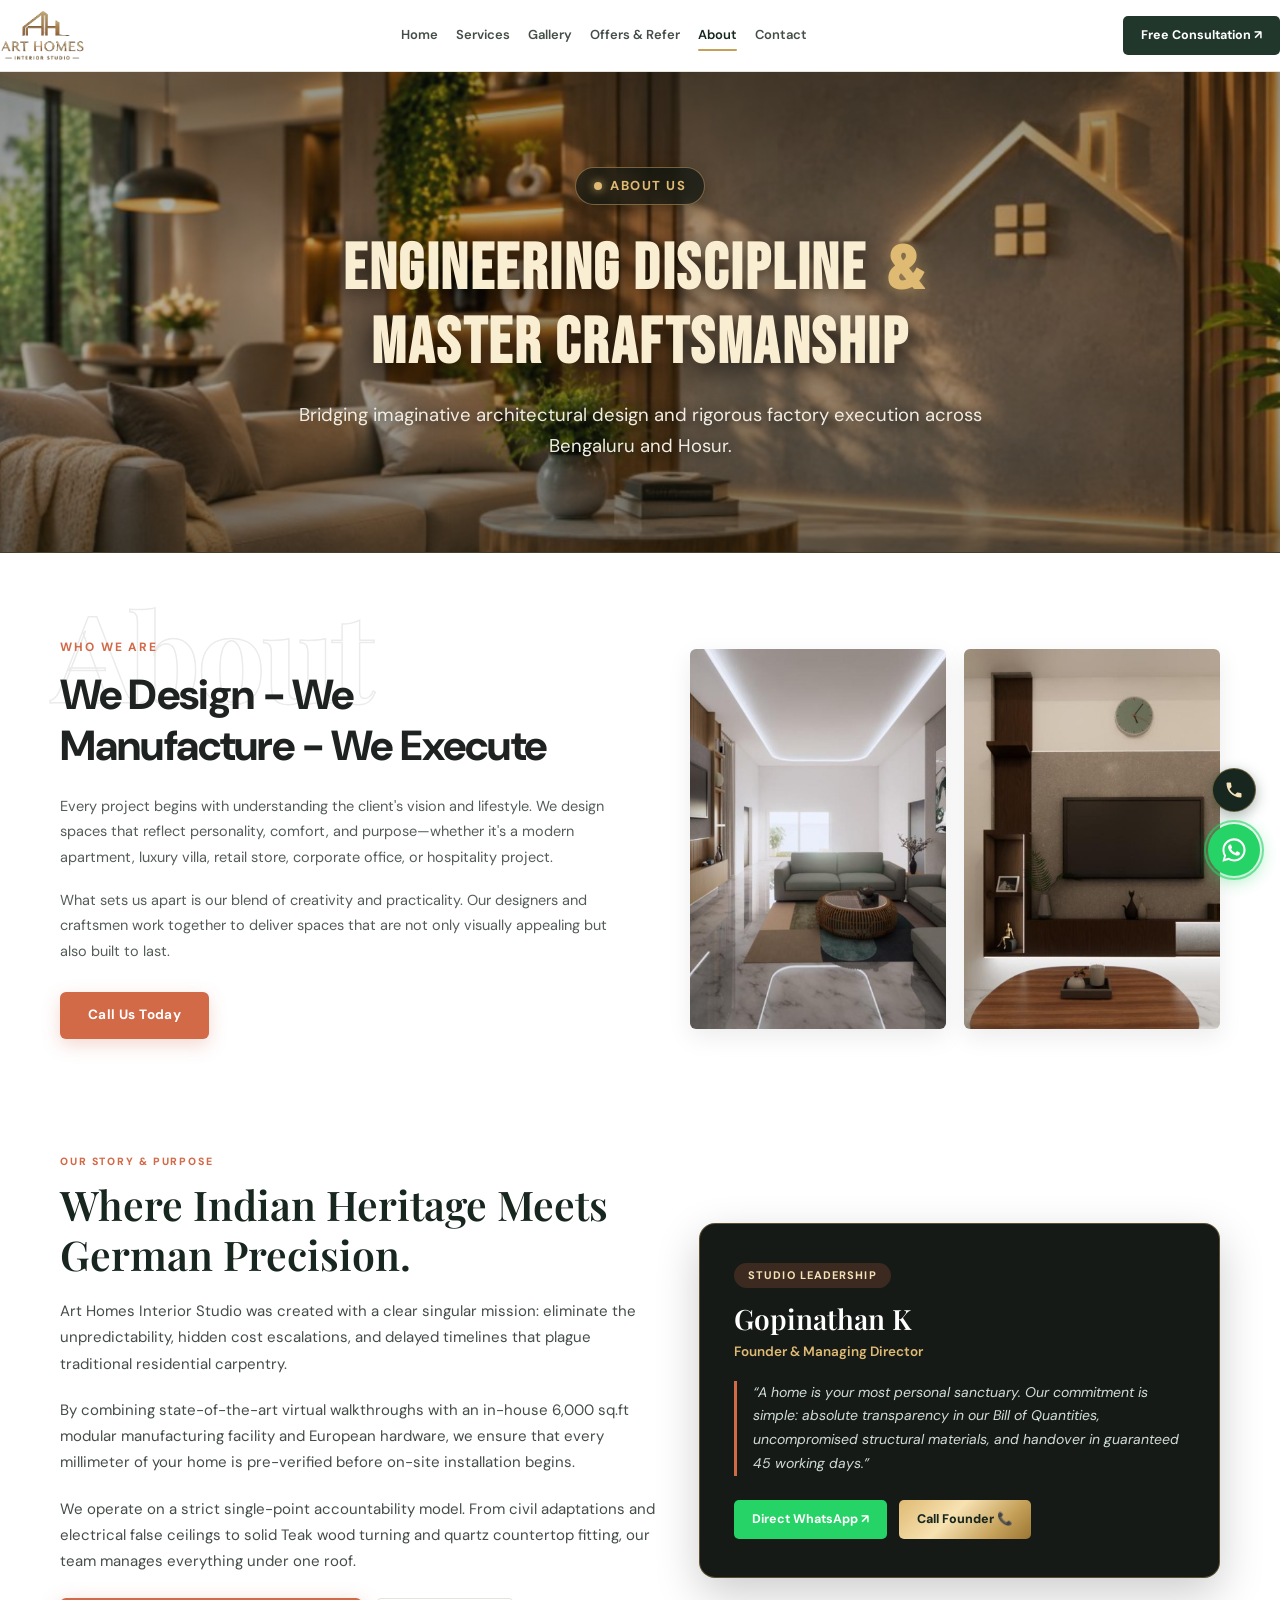
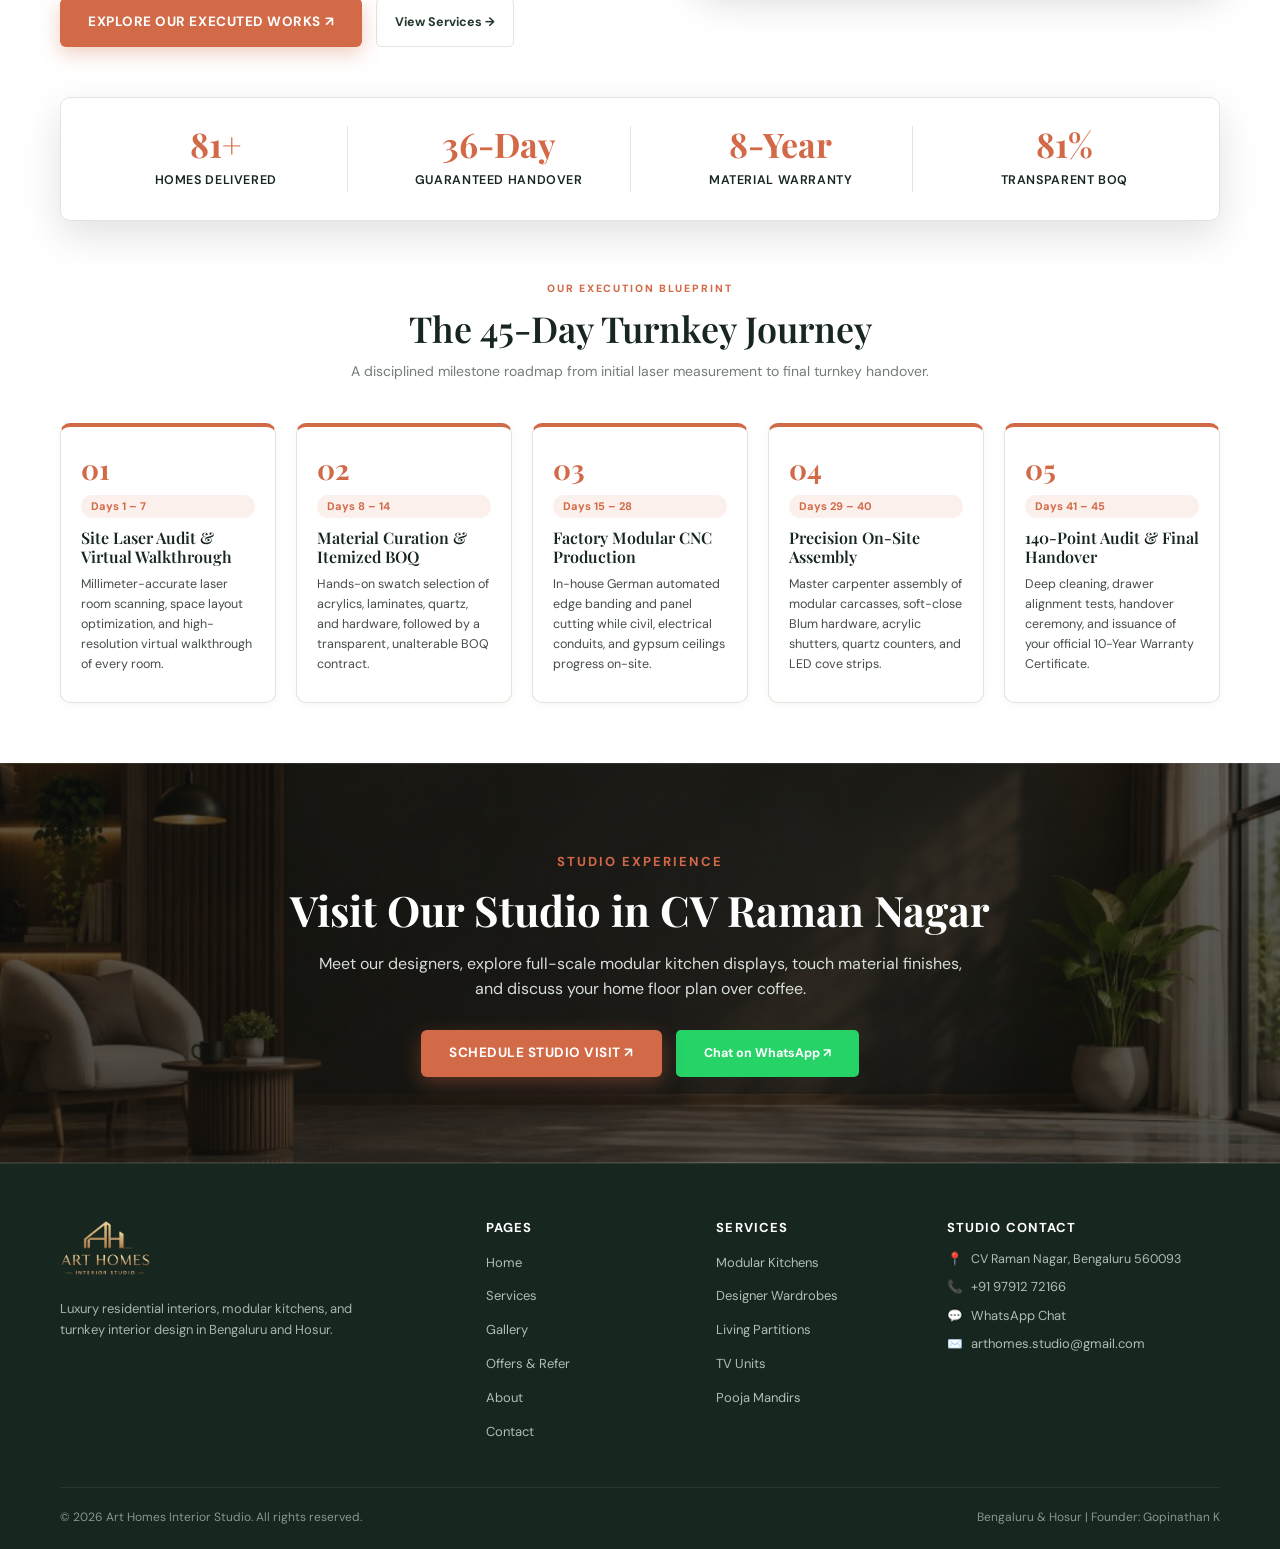
==== commit 3704387d: "Fix image loading: web-optimize portfolio and project assets, include in Vercel deployment" ====
--- a/about.html
+++ b/about.html
@@ -266,7 +266,7 @@
     </div>
 
     <!-- Edge-to-Edge Studio Experience Banner (Full Width Right to Left) -->
-    <section class="about-studio-fullwidth reveal-up" style="width: 100vw; position: relative; left: 50%; right: 50%; margin-left: -50vw; margin-right: -50vw; background: linear-gradient(rgba(14, 16, 15, 0.45), rgba(14, 16, 15, 0.55)), url('assets/about-studio-bg.jpg?v=3') center/cover no-repeat; padding: 100px 24px; text-align: center; margin-top: 60px; box-sizing: border-box; border-radius: 0;">
+    <section class="about-studio-fullwidth reveal-up" style="width: 100vw; position: relative; left: 50%; right: 50%; margin-left: -50vw; margin-right: -50vw; background: linear-gradient(rgba(14, 16, 15, 0.45), rgba(14, 16, 15, 0.55)), url('/assets/about-studio-bg.jpg?v=3') center/cover no-repeat; padding: 100px 24px; text-align: center; margin-top: 60px; box-sizing: border-box; border-radius: 0;">
       <div style="max-width: 820px; margin: 0 auto;">
         <span class="eyebrow" style="color: var(--terracotta); margin-bottom: 12px; display: inline-block; letter-spacing: 2px; font-weight: 700; font-size: 13px;">STUDIO EXPERIENCE</span>
         <h2 style="font-family: var(--font-serif, 'Playfair Display', serif); font-size: clamp(28px, 3.6vw, 42px); color: #ffffff; margin-bottom: 14px; font-weight: 700; line-height: 1.25;">
--- a/styles.css
+++ b/styles.css
@@ -2300,7 +2300,7 @@
   background-image: linear-gradient(
     rgba(15, 36, 29, 0.88),
     rgba(15, 36, 29, 0.94)
-  ), url('assets/hero-home.jpg');
+  ), url('/assets/hero-home.jpg');
   background-size: cover;
   background-position: center;
   opacity: 0.45;
@@ -2552,7 +2552,7 @@
     rgba(14, 20, 16, 0.44) 0%,
     rgba(14, 20, 16, 0.32) 48%,
     rgba(14, 20, 16, 0.50) 100%
-  ), url('assets/services-hero.jpg');
+  ), url('/assets/services-hero.jpg');
   background-size: cover;
   background-position: center 36%;
   background-repeat: no-repeat;
@@ -2570,7 +2570,7 @@
       rgba(14, 20, 16, 0.50) 0%,
       rgba(14, 20, 16, 0.36) 48%,
       rgba(14, 20, 16, 0.58) 100%
-    ), url('assets/services-hero.jpg') !important;
+    ), url('/assets/services-hero.jpg') !important;
     background-position: center 30% !important;
   }
 }
@@ -3270,7 +3270,7 @@
   right: 50% !important;
   margin-left: -50vw !important;
   margin-right: -50vw !important;
-  background: linear-gradient(rgba(14, 16, 15, 0.65), rgba(14, 16, 15, 0.72)), url('assets/about-studio-bg.jpg?v=3') center/cover no-repeat !important;
+  background: linear-gradient(rgba(14, 16, 15, 0.65), rgba(14, 16, 15, 0.72)), url('/assets/about-studio-bg.jpg?v=3') center/cover no-repeat !important;
   color: #fff !important;
   border-radius: 0 !important;
   padding: 85px 24px !important;
@@ -4359,7 +4359,7 @@
   overflow: hidden;
   box-shadow: 0 16px 45px rgba(0, 0, 0, 0.22);
   border: 1px solid rgba(197, 160, 89, 0.3);
-  background-image: linear-gradient(rgba(14, 20, 16, 0.28), rgba(14, 20, 16, 0.38)), url('assets/coffee-consultation-bg.jpg');
+  background-image: linear-gradient(rgba(14, 20, 16, 0.28), rgba(14, 20, 16, 0.38)), url('/assets/coffee-consultation-bg.jpg');
   background-size: cover;
   background-position: center center;
   background-repeat: no-repeat;
@@ -4825,7 +4825,7 @@
     rgba(14, 20, 16, 0.46) 0%,
     rgba(14, 20, 16, 0.28) 45%,
     rgba(14, 20, 16, 0.58) 100%
-  ), url('assets/contact-hero.jpg');
+  ), url('/assets/contact-hero.jpg');
   background-size: cover;
   background-position: center 42%;
   background-repeat: no-repeat;
@@ -4891,7 +4891,7 @@
       rgba(14, 20, 16, 0.52) 0%,
       rgba(14, 20, 16, 0.35) 45%,
       rgba(14, 20, 16, 0.64) 100%
-    ), url('assets/contact-hero.jpg') !important;
+    ), url('/assets/contact-hero.jpg') !important;
     background-position: center 35% !important;
   }
   .contact-hero-content .page-title {
@@ -4939,7 +4939,7 @@
     rgba(14, 20, 16, 0.45) 40%,
     rgba(14, 20, 16, 0.78) 75%,
     rgba(14, 20, 16, 0.88) 100%
-  ), url('assets/about-dream-home.jpg');
+  ), url('/assets/about-dream-home.jpg');
   background-size: cover;
   background-position: center bottom;
   background-repeat: no-repeat;
@@ -5000,7 +5000,7 @@
       to bottom,
       rgba(14, 20, 16, 0.60) 0%,
       rgba(14, 20, 16, 0.82) 100%
-    ), url('assets/about-dream-home.jpg') !important;
+    ), url('/assets/about-dream-home.jpg') !important;
   }
   .about-dream-home-container {
     justify-content: center;
@@ -5051,7 +5051,7 @@
     rgba(14, 20, 16, 0.46) 0%,
     rgba(14, 20, 16, 0.28) 45%,
     rgba(14, 20, 16, 0.58) 100%
-  ), url('assets/about-hero.jpg?v=1');
+  ), url('/assets/about-hero.jpg?v=1');
   background-size: cover;
   background-position: center;
   background-repeat: no-repeat;
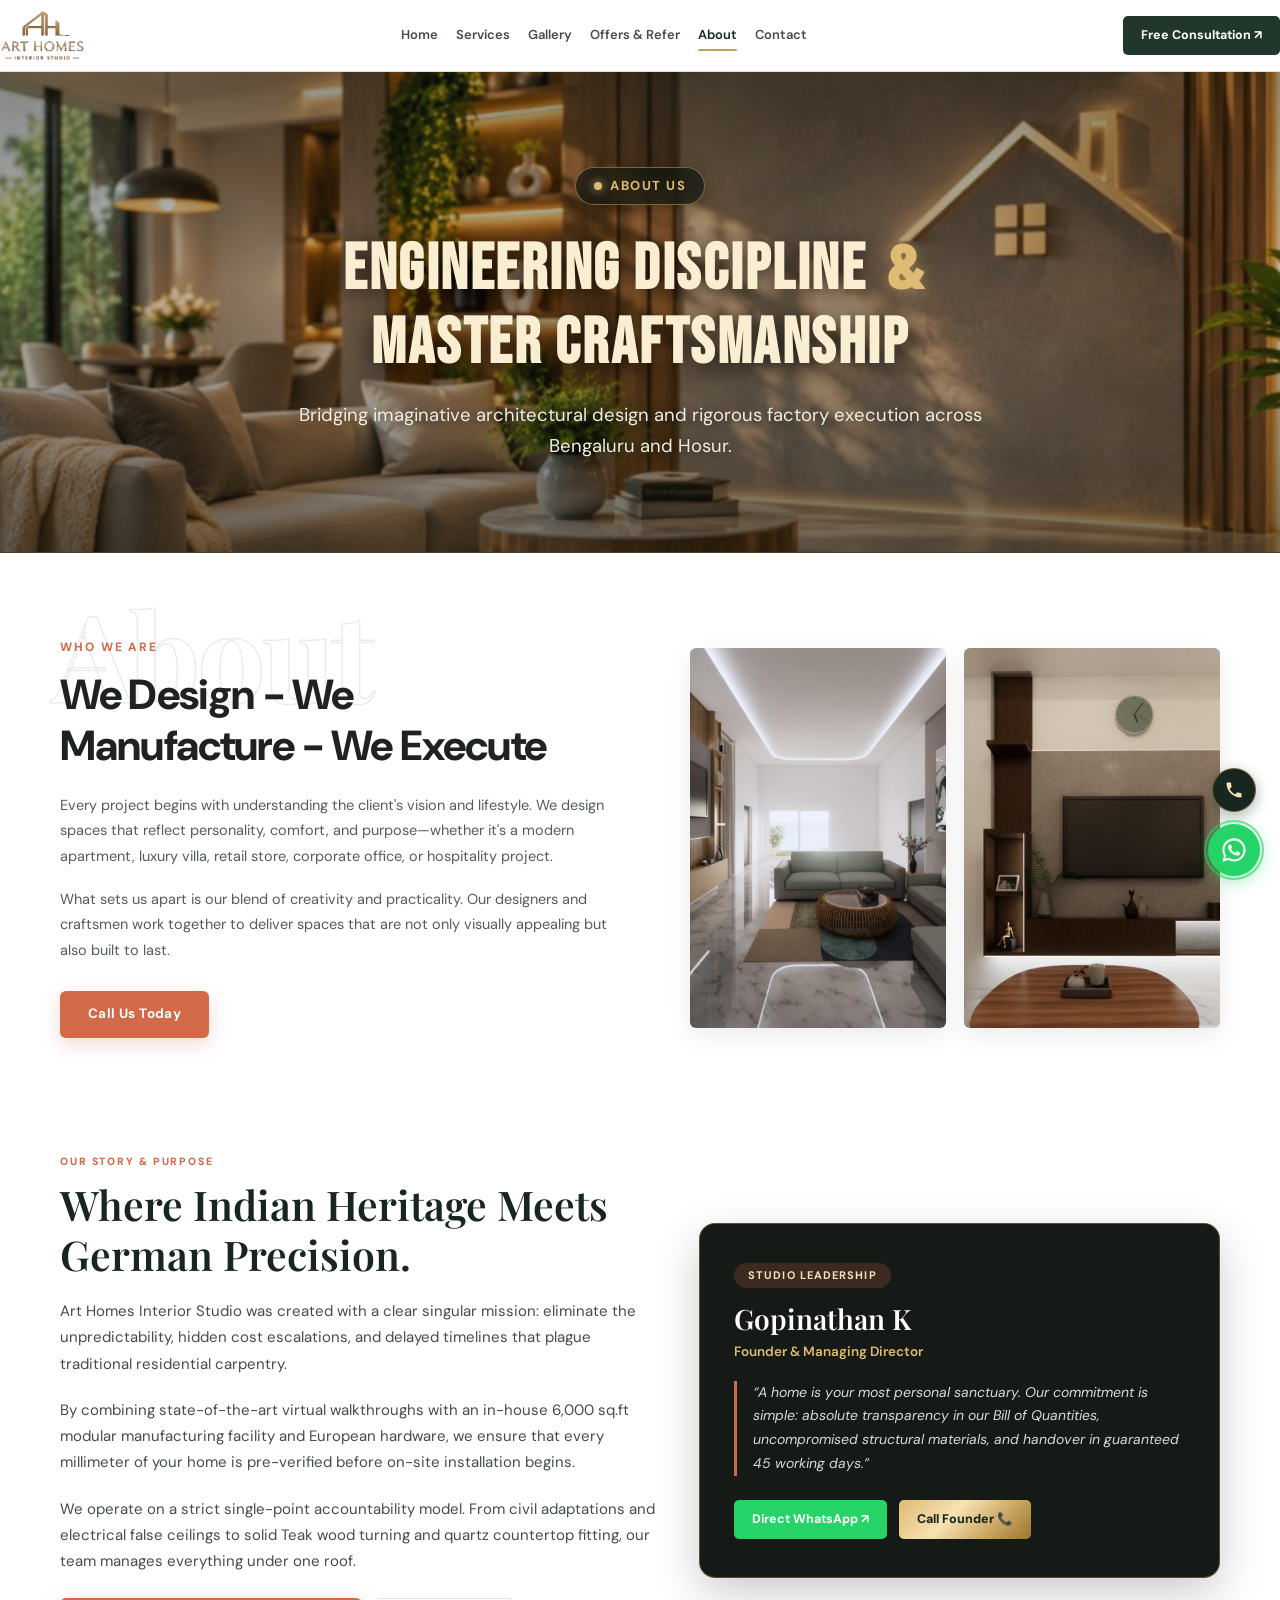
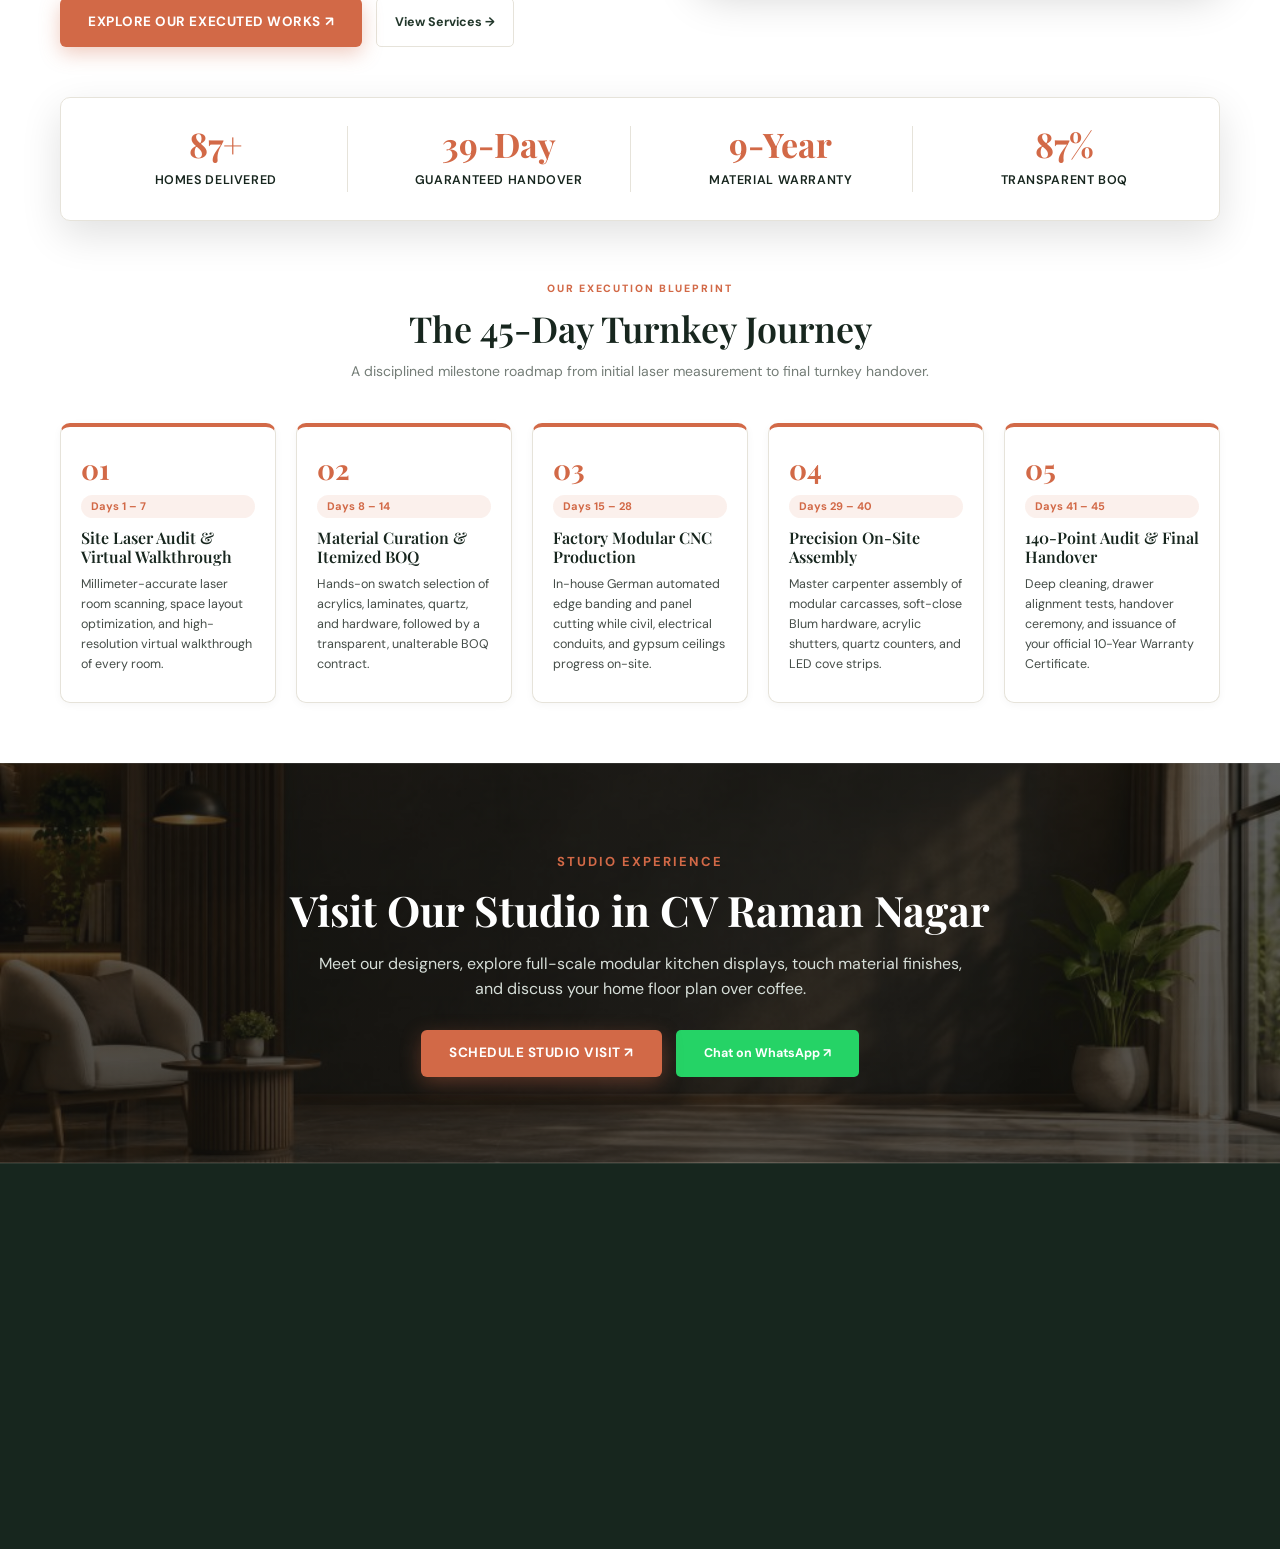
==== commit b2950bf4: "Install Ahrefs Analytics tracking script across all pages" ====
--- a/about.html
+++ b/about.html
@@ -82,6 +82,8 @@
       .about-split-grid { grid-template-columns: 1fr; }
     }
   </style>
+  <!-- Ahrefs Analytics -->
+  <script src="https://analytics.ahrefs.com/analytics.js" data-key="J/+4jQqgSiVTI5/aNy5W9w" async></script>
 </head>
 <body>
 
--- a/styles.css
+++ b/styles.css
@@ -34,10 +34,13 @@
 }
 
 * { box-sizing: border-box; margin: 0; padding: 0; }
-html { scroll-behavior: smooth; }
+html {
+  scroll-behavior: smooth;
+  scroll-padding-top: 80px;
+  overflow-x: clip;
+}
 html, body {
-  overflow-x: hidden;
-  max-width: 100vw;
+  overflow-x: clip;
 }
 body {
   font-family: var(--font-sans);
@@ -45,6 +48,8 @@
   background-color: var(--bg-light);
   line-height: 1.55;
   -webkit-font-smoothing: antialiased;
+  width: 100%;
+  position: relative;
 }
 
 h1, h2, h3, h4, .serif {
@@ -279,15 +284,21 @@
 
 /* Sticky Navigation */
 .navbar {
+  position: -webkit-sticky;
   position: sticky;
   top: 0;
-  z-index: 100;
+  left: 0;
+  right: 0;
+  width: 100%;
+  z-index: 1000;
   background: rgba(255, 255, 255, 0.97);
-  backdrop-filter: blur(12px);
+  backdrop-filter: blur(14px);
+  -webkit-backdrop-filter: blur(14px);
   border-bottom: 1px solid var(--line);
   height: 72px;
   display: flex;
   align-items: center;
+  transition: background 0.25s ease, box-shadow 0.25s ease, border-color 0.25s ease;
 }
 .nav-inner {
   display: flex;
@@ -1156,7 +1167,7 @@
   border-color: var(--gold);
 }
 .offer-val {
-  font-family: var(--font-serif);
+  font-family: var(--font-sans);
   font-size: 26px;
   color: var(--forest-dark);
   font-weight: 700;
@@ -1843,9 +1854,11 @@
   color: var(--terracotta);
   margin-bottom: 16px;
   opacity: 0;
-  transform: translateY(-24px) scale(0.65);
-  transition: opacity 0.8s cubic-bezier(0.16, 1, 0.3, 1) 0.08s,
-              transform 0.8s cubic-bezier(0.16, 1, 0.3, 1) 0.08s;
+  transform: scale(0.7) translateY(-20px);
+  filter: blur(4px);
+  transition: opacity 0.85s cubic-bezier(0.34, 1.56, 0.64, 1) 0.08s,
+              transform 0.85s cubic-bezier(0.34, 1.56, 0.64, 1) 0.08s,
+              filter 0.85s cubic-bezier(0.34, 1.56, 0.64, 1) 0.08s;
   will-change: opacity, transform;
 }
 .quote-banner-text {
@@ -1857,9 +1870,11 @@
   margin: 0 auto 28px;
   font-weight: 600;
   opacity: 0;
-  transform: translateY(30px);
-  transition: opacity 0.9s cubic-bezier(0.16, 1, 0.3, 1) 0.2s,
-              transform 0.9s cubic-bezier(0.16, 1, 0.3, 1) 0.2s;
+  transform: scale(0.88) translateY(24px);
+  filter: blur(4px);
+  transition: opacity 0.85s cubic-bezier(0.34, 1.56, 0.64, 1) 0.18s,
+              transform 0.85s cubic-bezier(0.34, 1.56, 0.64, 1) 0.18s,
+              filter 0.85s cubic-bezier(0.34, 1.56, 0.64, 1) 0.18s;
   will-change: opacity, transform;
 }
 .quote-banner-sub {
@@ -1868,9 +1883,11 @@
   max-width: 600px;
   margin: 0 auto 36px;
   opacity: 0;
-  transform: translateY(22px);
-  transition: opacity 0.9s cubic-bezier(0.16, 1, 0.3, 1) 0.34s,
-              transform 0.9s cubic-bezier(0.16, 1, 0.3, 1) 0.34s;
+  transform: scale(0.9) translateY(20px);
+  filter: blur(3px);
+  transition: opacity 0.85s cubic-bezier(0.34, 1.56, 0.64, 1) 0.28s,
+              transform 0.85s cubic-bezier(0.34, 1.56, 0.64, 1) 0.28s,
+              filter 0.85s cubic-bezier(0.34, 1.56, 0.64, 1) 0.28s;
   will-change: opacity, transform;
 }
 .quote-banner-section .btn {
@@ -1883,13 +1900,14 @@
   will-change: opacity, transform;
 }
 
-/* Quote Banner Visible / Triggered State */
+/* Quote Banner Visible / Triggered State (Fade Pop Spring Motion) */
 .quote-banner-section.is-visible .quote-mark-icon,
 .quote-banner-section.is-visible .quote-banner-text,
 .quote-banner-section.is-visible .quote-banner-sub,
 .quote-banner-section.is-visible .btn {
-  opacity: 1;
-  transform: translateY(0) scale(1);
+  opacity: 1 !important;
+  transform: translateY(0) scale(1) !important;
+  filter: blur(0) !important;
 }
 
 /* 5. Floating Metrics Strip with Fade Down Entrance */
@@ -2300,7 +2318,7 @@
   background-image: linear-gradient(
     rgba(15, 36, 29, 0.88),
     rgba(15, 36, 29, 0.94)
-  ), url('/assets/hero-home.jpg');
+  ), url('/assets/coffee-bg.webp');
   background-size: cover;
   background-position: center;
   opacity: 0.45;
@@ -2351,11 +2369,11 @@
 
 /* 1. Header Elevation on Scroll */
 .navbar.navbar-scrolled {
-  background: rgba(255, 255, 255, 0.94);
-  backdrop-filter: blur(14px);
-  -webkit-backdrop-filter: blur(14px);
-  box-shadow: 0 6px 24px rgba(15, 36, 29, 0.08);
-  border-bottom: 1px solid rgba(197, 160, 89, 0.25);
+  background: rgba(255, 255, 255, 0.98) !important;
+  backdrop-filter: blur(16px) !important;
+  -webkit-backdrop-filter: blur(16px) !important;
+  box-shadow: 0 4px 20px rgba(15, 36, 29, 0.09), 0 1px 3px rgba(0, 0, 0, 0.04) !important;
+  border-bottom: 1px solid rgba(197, 160, 89, 0.35) !important;
   transition: all 0.3s ease;
 }
 
@@ -3815,6 +3833,42 @@
   filter: blur(0);
 }
 
+/* Explicit Motion Animations: fade-right, fade-left, fade-in, fade-pop */
+.fade-right {
+  opacity: 0;
+  transform: translateX(-40px);
+  filter: blur(3px);
+  will-change: opacity, transform, filter;
+  transition: opacity 0.8s cubic-bezier(0.16, 1, 0.3, 1),
+              transform 0.8s cubic-bezier(0.16, 1, 0.3, 1),
+              filter 0.8s cubic-bezier(0.16, 1, 0.3, 1);
+}
+.fade-left {
+  opacity: 0;
+  transform: translateX(40px);
+  filter: blur(3px);
+  will-change: opacity, transform, filter;
+  transition: opacity 0.8s cubic-bezier(0.16, 1, 0.3, 1),
+              transform 0.8s cubic-bezier(0.16, 1, 0.3, 1),
+              filter 0.8s cubic-bezier(0.16, 1, 0.3, 1);
+}
+.fade-in {
+  opacity: 0;
+  transform: translateY(30px);
+  filter: blur(2px);
+  will-change: opacity, transform, filter;
+  transition: opacity 0.8s cubic-bezier(0.16, 1, 0.3, 1),
+              transform 0.8s cubic-bezier(0.16, 1, 0.3, 1),
+              filter 0.8s cubic-bezier(0.16, 1, 0.3, 1);
+}
+.fade-right.is-visible,
+.fade-left.is-visible,
+.fade-in.is-visible {
+  opacity: 1 !important;
+  transform: none !important;
+  filter: blur(0) !important;
+}
+
 /* Orchestrated entrance on .offer-header-wrap.is-visible or .what-we-offer-section.is-visible */
 .offer-header-wrap .offer-watermark,
 .offer-header-wrap .offer-circle-icon,
@@ -3846,7 +3900,7 @@
 
 /* Global clean overflow clipping for scroll reveal animations */
 html, body {
-  overflow-x: hidden;
+  overflow-x: clip;
 }
 
 /* Directional Motion Reveals (Fade Up, Fade Down, Fade Left, Fade Right) */
@@ -4361,7 +4415,7 @@
   border: 1px solid rgba(197, 160, 89, 0.3);
   background-image: linear-gradient(rgba(14, 20, 16, 0.28), rgba(14, 20, 16, 0.38)), url('/assets/coffee-consultation-bg.jpg');
   background-size: cover;
-  background-position: center center;
+  background-position: center top;
   background-repeat: no-repeat;
   padding: 68px 36px;
   text-align: center;
@@ -4425,7 +4479,7 @@
 }
 
 .coffee-title {
-  font-family: 'Cormorant Garamond', 'Playfair Display', serif;
+  font-family: var(--font-serif);
   font-size: clamp(28px, 3.4vw, 44px);
   color: #ffffff;
   font-weight: 700;
@@ -5201,3 +5255,343 @@
     padding: 65px 0 55px;
   }
 }
+
+/* ========================================================
+   OFFERS & REFERRAL PAGE HERO BANNER (COMPACT & STATIC - NO MOVEMENT)
+   ======================================================== */
+.referral-header-banner {
+  position: relative;
+  min-height: 520px; min-height: 52vh;
+  display: flex;
+  align-items: center;
+  justify-content: center;
+  padding: 50px 0 46px;
+  text-align: center;
+  overflow: hidden;
+  color: #ffffff;
+  background: #0e1410;
+}
+
+.referral-header-banner::before,
+.referral-header-banner::after {
+  display: none !important;
+}
+
+.referral-hero-bg {
+  position: absolute;
+  inset: 0;
+  background-image: linear-gradient(
+    to bottom,
+    rgba(14, 20, 16, 0.52) 0%,
+    rgba(14, 20, 16, 0.35) 45%,
+    rgba(14, 20, 16, 0.68) 100%
+  ), url('/assets/referral-hero.jpg?v=4');
+  background-size: cover;
+  background-position: center top;
+  background-repeat: no-repeat;
+  display: block;
+  transform: none !important;
+  transition: none !important;
+  animation: none !important;
+  will-change: auto !important;
+}
+
+/* Picture must remain 100% static - no hover zoom or motion */
+.referral-header-banner:hover .referral-hero-bg {
+  transform: none !important;
+}
+
+.referral-hero-content {
+  position: relative;
+  z-index: 2;
+  max-width: 820px;
+  margin: 0 auto;
+  text-align: center;
+  display: flex;
+  flex-direction: column;
+  align-items: center;
+  justify-content: center;
+}
+
+.referral-hero-badge {
+  display: inline-flex;
+  align-items: center;
+  gap: 8px;
+  background: rgba(14, 20, 16, 0.72);
+  border: 1px solid rgba(223, 186, 115, 0.45);
+  color: #dfba73;
+  padding: 5px 14px;
+  border-radius: 999px;
+  font-size: 11.5px;
+  font-weight: 700;
+  letter-spacing: 1.2px;
+  text-transform: uppercase;
+  margin-bottom: 12px;
+  box-shadow: 0 4px 14px rgba(0, 0, 0, 0.35);
+  backdrop-filter: blur(8px);
+  -webkit-backdrop-filter: blur(8px);
+}
+
+.referral-hero-badge .badge-dot {
+  width: 7px;
+  height: 7px;
+  background: #dfba73;
+  border-radius: 50%;
+  box-shadow: 0 0 8px #dfba73;
+  animation: dotPulse 2s infinite ease-in-out;
+}
+
+.referral-hero-content .page-title,
+.referral-hero-content .anim-hero-title {
+  color: #faeed2 !important;
+  font-family: var(--font-pocity, 'Pocity', 'Barlow Condensed', 'Bebas Neue', 'Anton', 'Oswald', 'Impact', sans-serif) !important;
+  font-size: clamp(30px, 3.8vw, 48px) !important;
+  font-weight: 800 !important;
+  letter-spacing: 1.8px !important;
+  text-transform: uppercase !important;
+  line-height: 1.14 !important;
+  margin-bottom: 10px !important;
+  text-align: center !important;
+  margin-left: auto !important;
+  margin-right: auto !important;
+  text-shadow: 0 4px 20px rgba(0, 0, 0, 0.85);
+}
+
+.referral-hero-content .hero-amp {
+  font-family: 'Barlow Condensed', 'Anton', 'Oswald', sans-serif !important;
+  font-weight: 800 !important;
+  color: #dfba73 !important;
+  margin: 0 6px;
+  display: inline-block;
+  vertical-align: baseline;
+  text-shadow: 0 2px 12px rgba(223, 186, 115, 0.45);
+}
+
+.referral-hero-content .page-subtitle,
+.referral-hero-content .anim-hero-subtitle {
+  color: #f1ede4 !important;
+  font-size: clamp(13.5px, 1.3vw, 15.5px);
+  max-width: 680px;
+  margin: 0 auto;
+  text-align: center;
+  line-height: 1.55;
+  text-shadow: 0 2px 12px rgba(0, 0, 0, 0.85);
+}
+
+.referral-hero-actions {
+  display: inline-flex;
+  gap: 12px;
+  justify-content: center;
+  flex-wrap: wrap;
+  margin-top: 18px;
+}
+
+.referral-hero-actions .btn {
+  padding: 9px 22px !important;
+  font-size: 13.5px !important;
+}
+
+@media (max-width: 768px) {
+  .referral-header-banner {
+    min-height: 250px;
+    padding: 38px 14px 34px;
+  }
+  .referral-hero-content .page-title {
+    font-size: 26px !important;
+    letter-spacing: 1.2px !important;
+  }
+  .referral-hero-content .page-subtitle {
+    font-size: 12.5px !important;
+    line-height: 1.45 !important;
+  }
+  .referral-hero-actions {
+    flex-direction: row;
+    gap: 8px;
+    width: 100%;
+    max-width: 360px;
+  }
+  .referral-hero-actions .btn {
+    flex: 1 1 auto;
+    padding: 8px 14px !important;
+    font-size: 12px !important;
+    white-space: nowrap;
+  }
+}
+
+/* ========================================================
+   FULL VISUAL SHOWCASE HERO WITH 3D OFFERS & REFERRAL BACKGROUND
+   ======================================================== */
+.referral-showcase-hero {
+  position: relative;
+  width: 100%;
+  overflow: hidden;
+  border-bottom: 1px solid var(--line);
+  background: #fbf9f5 url('/assets/offers-referral-bg.webp?v=6') no-repeat center center;
+  background-image: image-set(
+    url('/assets/offers-referral-bg.webp?v=6') type('image/webp'),
+    url('/assets/offers-referral-bg.jpg?v=6') type('image/jpeg')
+  );
+  background-size: cover;
+  background-position: center center;
+  image-rendering: auto;
+}
+
+.referral-hero-bg-wrap {
+  width: 100%;
+  min-height: 520px;
+  display: flex;
+  align-items: center;
+  justify-content: center;
+  padding: 50px 20px;
+  text-align: center;
+}
+
+.referral-hero-content-center {
+  max-width: 540px;
+  margin: 0 auto;
+  position: relative;
+  z-index: 2;
+  background: transparent;
+  padding: 0;
+  border: none;
+  box-shadow: none;
+}
+
+.referral-badge-pill {
+  display: inline-block;
+  background: rgba(200, 110, 68, 0.12);
+  color: var(--terracotta);
+  font-size: 12px;
+  font-weight: 700;
+  letter-spacing: 1.5px;
+  text-transform: uppercase;
+  padding: 6px 18px;
+  border-radius: 999px;
+  margin-bottom: 16px;
+  border: 1px solid rgba(200, 110, 68, 0.25);
+  box-shadow: 0 4px 12px rgba(200, 110, 68, 0.08);
+}
+
+.referral-hero-title {
+  font-family: var(--font-display, 'Playfair Display', serif);
+  font-size: clamp(30px, 4vw, 48px);
+  font-weight: 700;
+  color: var(--forest-dark);
+  line-height: 1.2;
+  margin-bottom: 14px;
+  letter-spacing: -0.5px;
+}
+
+.referral-hero-subtitle {
+  font-size: clamp(14.5px, 1.4vw, 17px);
+  color: #3b4d45;
+  line-height: 1.65;
+  margin: 0 auto 30px;
+  max-width: 580px;
+  font-weight: 500;
+}
+
+.referral-hero-actions {
+  display: flex;
+  gap: 14px;
+  justify-content: center;
+  flex-wrap: wrap;
+}
+
+.referral-cta-btn {
+  font-weight: 700 !important;
+  padding: 13px 30px !important;
+  font-size: 15px !important;
+  border-radius: 999px !important;
+  box-shadow: 0 8px 24px rgba(0, 0, 0, 0.18) !important;
+  transition: transform 0.25s ease, box-shadow 0.25s ease !important;
+}
+
+.referral-cta-btn:hover {
+  transform: translateY(-2px);
+  box-shadow: 0 12px 30px rgba(0, 0, 0, 0.24) !important;
+}
+
+@media (max-width: 768px) {
+  .referral-hero-bg-wrap {
+    min-height: 440px;
+    padding: 40px 16px;
+    background: transparent;
+  }
+  .referral-cta-btn {
+    padding: 11px 22px !important;
+    font-size: 13.5px !important;
+    width: 100%;
+    justify-content: center;
+  }
+}
+
+/* ==========================================================================
+   Mobile & PC Visual Polish & Error Prevention
+   ========================================================================== */
+.menu-toggle {
+  min-width: 44px;
+  min-height: 44px;
+  align-items: center;
+  justify-content: center;
+  cursor: pointer;
+  border-radius: var(--radius-sm);
+  transition: background 0.2s ease;
+}
+.menu-toggle:active {
+  background: rgba(0, 0, 0, 0.06);
+}
+
+/* iOS Safe Area Insets for Floating Action Dock */
+.floating-contact-dock {
+  bottom: calc(24px + env(safe-area-inset-bottom, 0px));
+  right: calc(20px + env(safe-area-inset-right, 0px));
+}
+
+@media (max-width: 768px) {
+  .menu-toggle {
+    display: inline-flex;
+  }
+  .floating-contact-dock {
+    bottom: calc(18px + env(safe-area-inset-bottom, 0px));
+    right: calc(14px + env(safe-area-inset-right, 0px));
+  }
+  /* Soft legible backdrop for referral hero on narrow mobile screens */
+  .referral-hero-bg-wrap {
+    min-height: 440px;
+    padding: 32px 16px;
+  }
+  .referral-hero-content-center {
+    background: rgba(255, 255, 255, 0.88);
+    backdrop-filter: blur(10px);
+    -webkit-backdrop-filter: blur(10px);
+    padding: 22px 18px;
+    border-radius: var(--radius-lg);
+    box-shadow: 0 6px 20px rgba(15, 36, 29, 0.08);
+    border: 1px solid rgba(255, 255, 255, 0.7);
+  }
+  .referral-hero-title {
+    font-size: 26px !important;
+  }
+  .referral-hero-subtitle {
+    font-size: 13.5px !important;
+    margin-bottom: 20px;
+  }
+  .benefit-card.motion-fade-left {
+    transform: translate3d(-18px, 0, 0) !important;
+  }
+  .benefit-card.motion-fade-right {
+    transform: translate3d(18px, 0, 0) !important;
+  }
+}
+
+/* Performance: Offscreen content visibility for instant mobile rendering */
+.editorial-about-section,
+.quote-banner-section,
+.spaces-section,
+.testimonials-section,
+.coffee-invite-banner,
+.site-footer {
+  content-visibility: auto;
+  contain-intrinsic-size: 1px 700px;
+}
